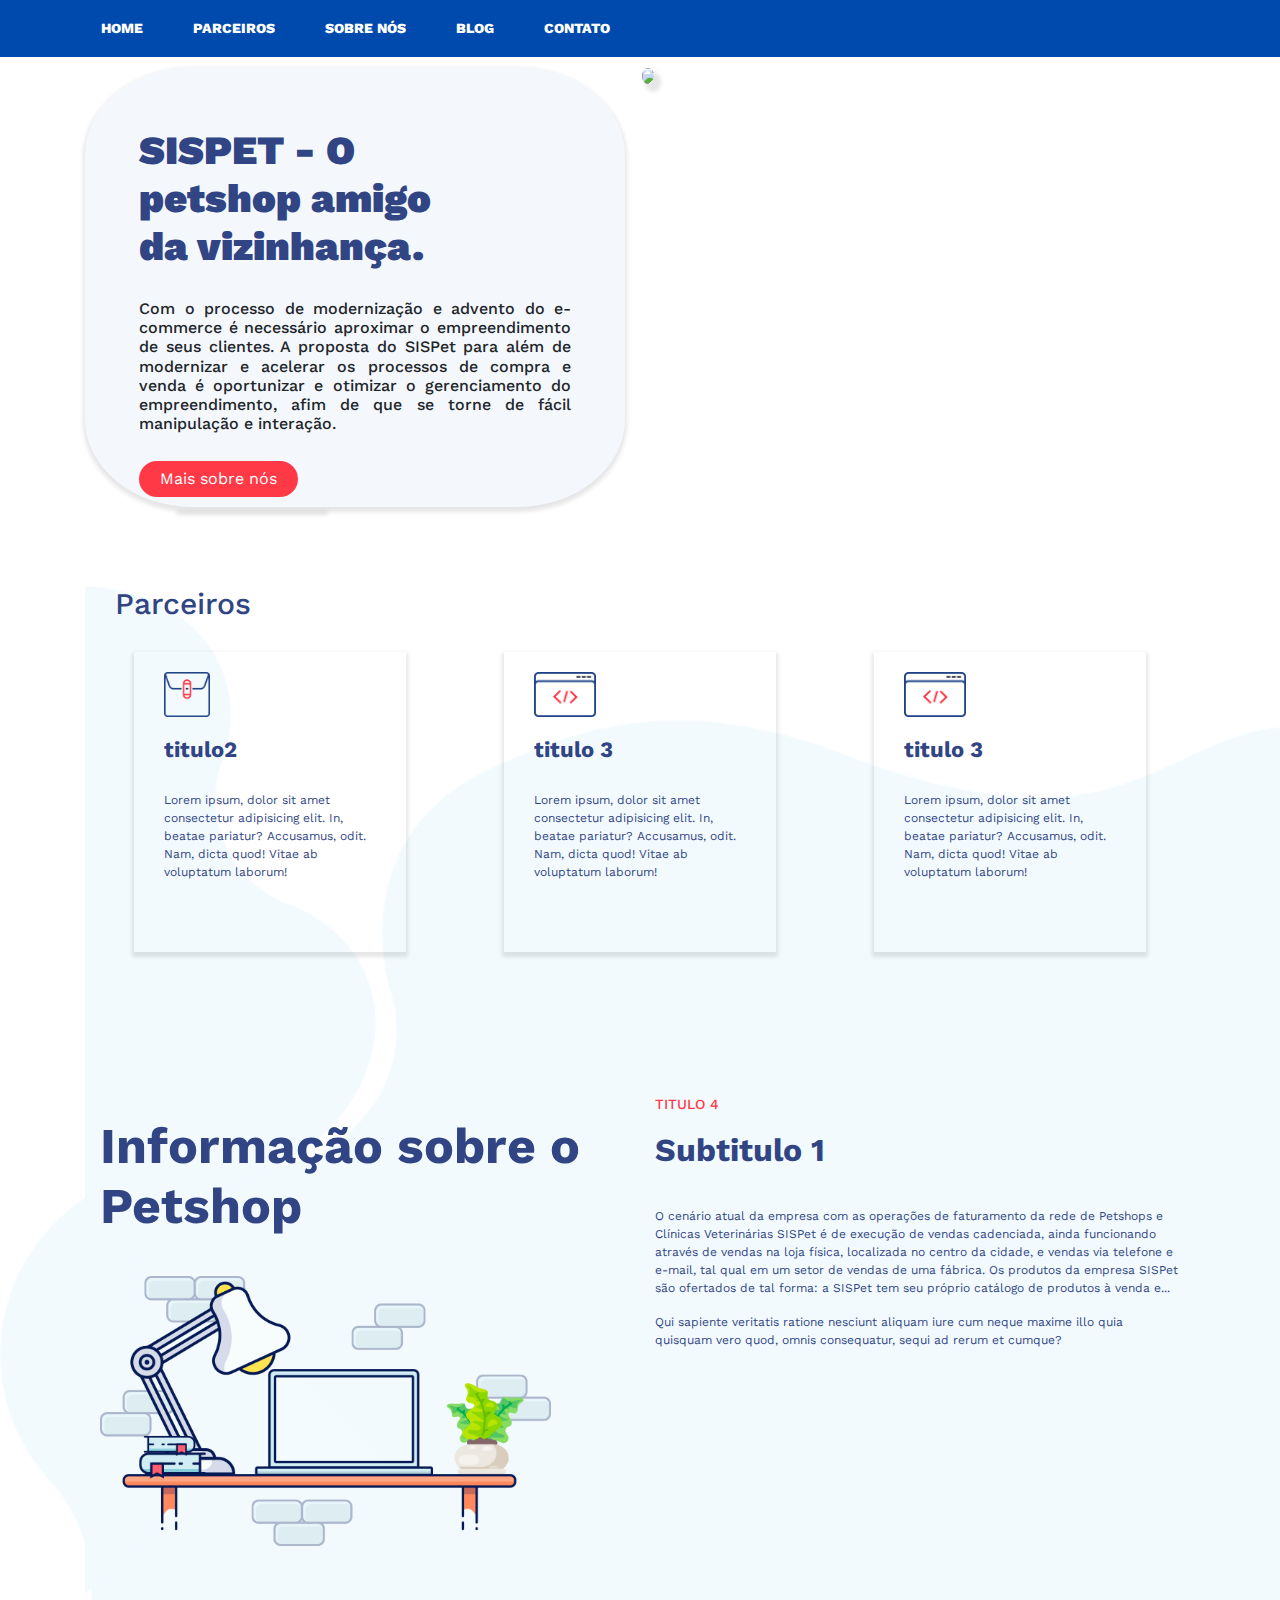
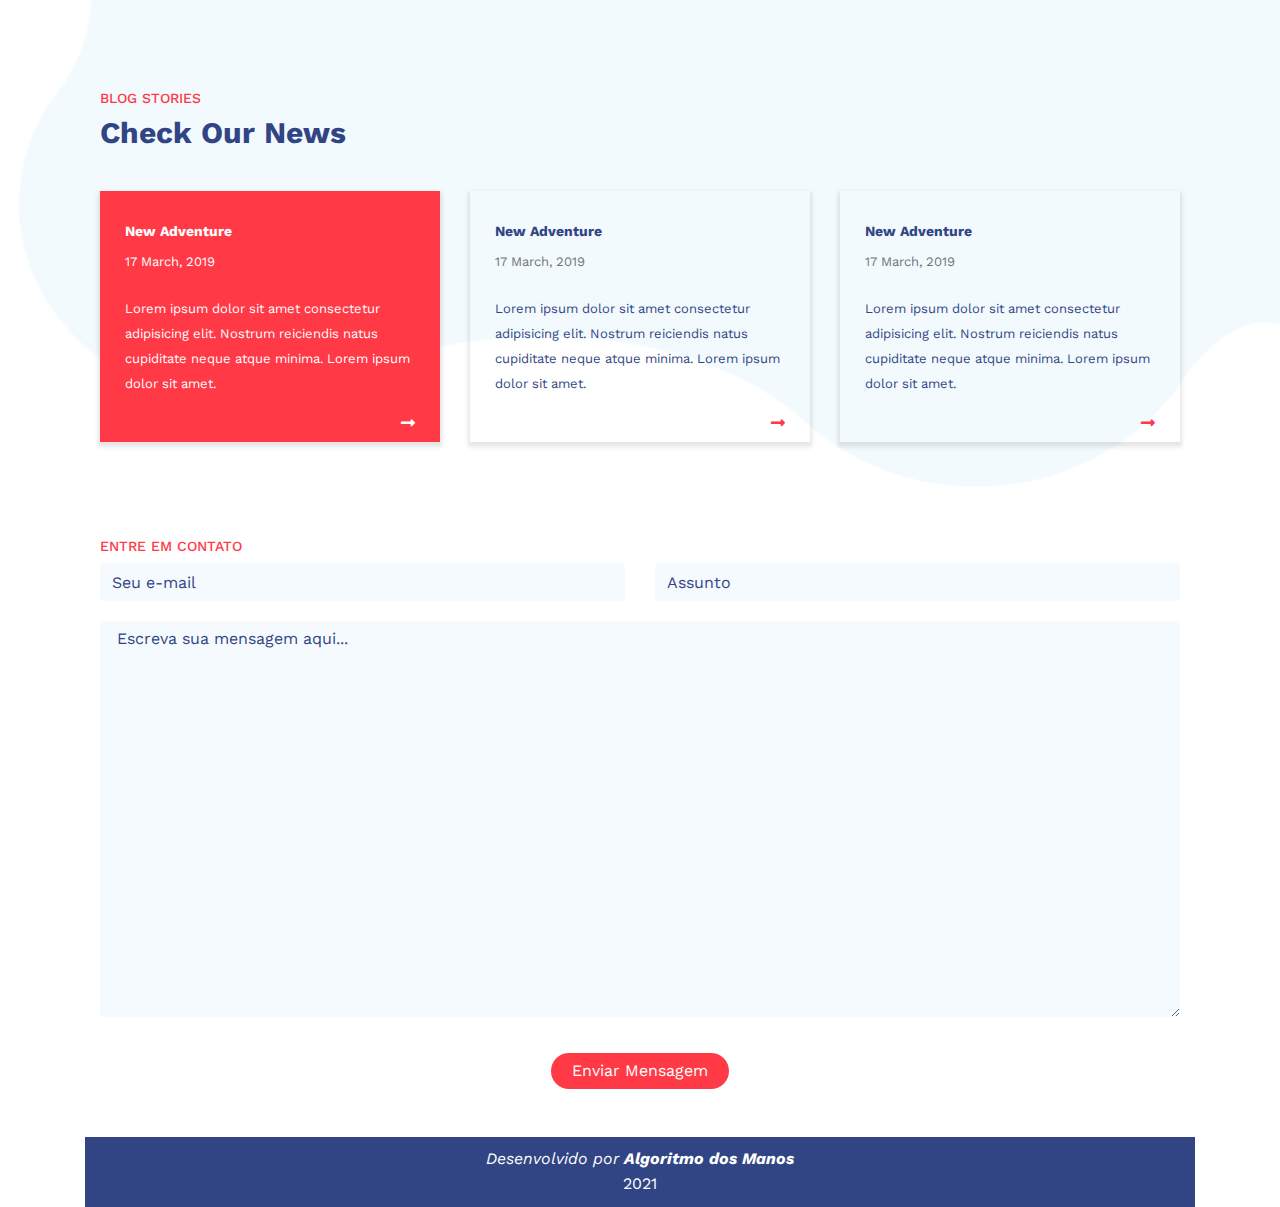
==== index.html @ 975af974 "Atualização" ====
<!DOCTYPE html>
<html lang="pt-BR">
<head>
    <meta charset="UTF-8">
    <meta http-equiv="X-UA-Compatible" content="IE=edge">
    <meta name="viewport" content="width=device-width, initial-scale=1.0">
    <title>SISPET</title>
    <link rel="stylesheet" href="https://cdn.jsdelivr.net/npm/bootstrap@4.6.0/dist/css/bootstrap.min.css">
    <link rel="stylesheet" href="https://fonts.googleapis.com/css?family=Work+Sans">
    <link rel="stylesheet" href="https://cdnjs.cloudflare.com/ajax/libs/font-awesome/5.15.3/css/all.min.css">
    <link rel="stylesheet" href="./style.css">
    <link rel="shortcut icon" href="./images/favicon.ico" />
    
</head>
<body>

    <div id="div-principal">
        <nav  class="navbar navbar-light navbar-expand-lg" id="menu-principal">
        

            <div class="container">
                <button class="navbar-toggler" type="button" data-toggle="collapse" data-target="#navbarPrincipal" aria-controls="navbarPrincipal" aria-expanded="false" aria-label="Toggle navigation">
                    <span class="navbar-toggler-icon"></span>
                </button>
                <div class="collapse navbar-collapse ml-3" id="navbarPrincipal" >
                    <ul class="navbar-nav mr-auto">
                        <li class="nav-item">
                            <a class="nav-link" href="index.html">HOME</a>
                        </li>
                        <li class="nav-item">
                            <a class="nav-link" href="#div-secundaria">PARCEIROS</a>
                        </li>
                        <li class="nav-item">
                            <a class="nav-link" href="#div-4">SOBRE NÓS</a>
                        </li>
                        <li class="nav-item">
                            <a class="nav-link" href="#news">BLOG</a>
                        </li>
                        <li class="nav-item">
                            <a class="nav-link" href="#contato">CONTATO</a>
                        </li>
                    </ul>
        
                    
                </div>
            </div>
        </nav>

        <div class="container">
            <div id="destaque">
                <div class="row">
                    <div class="col-md-6">
                        <div class="bc-pet">
                            <h1>SISPET - O petshop amigo da vizinhança.</h1>
                            <h2>Com o processo de modernização e advento do e-commerce é necessário aproximar o empreendimento de seus clientes. A proposta do SISPet para além de modernizar e acelerar os processos de compra e venda é oportunizar e otimizar o gerenciamento do empreendimento, afim de que se torne de fácil manipulação e interação. </h2>
                            <a href="#div-4">
                                <div class="botoes">
                                    <div class="btn btn-rounded btn-red">
                                        Mais sobre nós
                                    </div>
                                </div>  
                            </a>
                    <div class="col-md-6">
                        <img src="./imagem01.png" alt="">
                    </div>
                </div>
            </div>
            <div id="banner" >
                <img  src="images/favicon.ico">
            </div>
        </div>

    </div>

    <div id="div-secundaria" class="mb-5 pb-5">
        <div class="container">
            <div class="col-md-4">
                <h1>Parceiros</h1>
                
            </div>
            <div class="row mb-5 pb-5" id="div-3">
                
                <div class="col-md-4">
                    <div class="box">
                        <img src="./servico01.png" alt="">
                        <h3>titulo2</h3>
                        <p>Lorem ipsum, dolor sit amet consectetur adipisicing elit. In, beatae pariatur? Accusamus, odit. Nam, dicta quod! Vitae ab voluptatum laborum!</p>
                    </div>
                </div>
                <div class="col-md-4">
                    <div class="box">
                        <img src="./servico02.png" alt="">
                        <h3>titulo 3</h3>
                        <p>Lorem ipsum, dolor sit amet consectetur adipisicing elit. In, beatae pariatur? Accusamus, odit. Nam, dicta quod! Vitae ab voluptatum laborum!</p>
                    </div>
                </div>

                <div class="col-md-4">
                    <div class="box">
                        <img src="./servico02.png" alt="">
                        <h3>titulo 3</h3>
                        <p>Lorem ipsum, dolor sit amet consectetur adipisicing elit. In, beatae pariatur? Accusamus, odit. Nam, dicta quod! Vitae ab voluptatum laborum!</p>
                    </div>
                </div>


            </div>

            <div class="row mt-5 pt-5" id="div-4">
                <div class="col-md-6">
                    <h1>Informação sobre o Petshop</h1>
                    <img src="./imagem02.png" alt="">
                </div>
                <div class="col-md-6">
                    <h3>titulo 4 </h3>
                    <h2>Subtitulo 1 <br/></h2>
                    <p>O cenário atual da empresa com as operações de faturamento da rede de Petshops e Clínicas Veterinárias SISPet é de execução de vendas cadenciada, ainda funcionando através de vendas na loja física, localizada no centro da cidade, e vendas via telefone e e-mail, tal qual em um setor de vendas de uma fábrica. Os produtos da empresa SISPet são ofertados de tal forma: a SISPet tem seu próprio catálogo de produtos à venda e...
                    </p>
                    <p>Qui sapiente veritatis ratione nesciunt aliquam iure cum neque maxime illo quia quisquam vero quod, 
                        omnis consequatur, sequi ad rerum et cumque?
                    </p>
                </div>
            </div>
        </div>
    </div>

    <div id="news" class="mt-5 pt-5">
        <div class="container">
            <h4>Blog Stories</h4>
            <h1>Check Our News</h1>
    
            <div class="row">
                <div class="col-md-4">
                    <div class="noticia bg-red">
                        <div class="title">New Adventure</div>
                        <div class="date">17 March, 2019</div>
                        <p>Lorem ipsum dolor sit amet consectetur adipisicing elit. Nostrum reiciendis natus cupiditate neque atque minima. Lorem ipsum dolor sit amet.</p>
                        <span class="seta"><i class="fas fa-long-arrow-alt-right"></i></span>
                    </div>
                </div>
                <div class="col-md-4">
                    <div class="noticia">
                        <div class="title">New Adventure</div>
                        <div class="date">17 March, 2019</div>
                        <p>Lorem ipsum dolor sit amet consectetur adipisicing elit. Nostrum reiciendis natus cupiditate neque atque minima. Lorem ipsum dolor sit amet.</p>
                        <span class="seta"><i class="fas fa-long-arrow-alt-right"></i></span>
                    </div>
                </div>
                <div class="col-md-4">
                    <div class="noticia">
                        <div class="title">New Adventure</div>
                        <div class="date">17 March, 2019</div>
                        <p>Lorem ipsum dolor sit amet consectetur adipisicing elit. Nostrum reiciendis natus cupiditate neque atque minima. Lorem ipsum dolor sit amet.</p>
                        <span class="seta"><i class="fas fa-long-arrow-alt-right"></i></span>
                    </div>
                </div>
            </div>
        </div>
    </div>

    <div id="contato" class="mt-5 pt-5 mb-5">
        <div class="container">
            <h4>Entre em contato</h4>
            <form action="">
                <div class="row">
                    <div class="col-md-6">
                        <input type="text" class="form-control" placeholder="Seu e-mail">
                    </div>
                    <div class="col-md-6">
                        <input type="text" class="form-control" placeholder="Assunto">
                    </div>
                </div>
                <div class="row">
                    <div class="col-md-12">
                        <textarea name="" id="" rows="16" class="form-control"> Escreva sua mensagem aqui...</textarea>
                    </div>
                </div>
            </form>

            <div class="text-center">
                <button id="fucked" class="btn btn-rounded btn-red mt-3 mx-auto">
                    Enviar Mensagem
                </button>
            </div>
        </div>
    </div>

    <footer>
        
        <p><em>Desenvolvido por <strong>Algoritmo dos Manos</em></strong></p>
        <p>2021</p>
        
    </footer>

    
    <script src="./JQuery.js"> </script>
    <script src="index.js"></script>
</body>
</html>
---- style.css ----
body {
    font-family: 'Work Sans';
    background: url("./images/Bground01.jpg");

}
.div-principal{
  overflow: hidden;
  background-color: #333;
  position: fixed; /* Set the navbar to fixed position */
  top: 0; /* Position the navbar at the top of the page */
  width: 100%; /* Full width */

}


.bc-pet{
    background-color: rgb(244, 248, 253);
    padding-left: 10%;
    padding-right: 10%;
    border-radius: 20%;
    box-shadow: 0px 3px 4px 2px rgb(0 0 0 / 10%);
}
.navbar-brand {
    position: absolute;
}
#menu-principal{
    background-color: rgb(0 74 173);
    margin-bottom: 10px;
}

#menu-principal a {
    color: #ffffff;
    font-weight: 800;
    font-size: 14px;
}

#menu-principal .nav-item a {
    padding: 10px 0px;
}

#menu-principal a:hover {
    color: #ff3946;
}

.btn-grande {
    padding: 6px 25px;
}

.btn-light {
    color: #ff3946;
    background-color: #fff;
    box-shadow: 0px 2px 6px 0.3px rgb(0 0 0 / 10%);
}

.btn-light:hover {
    color: #fff;
    background-color: #ff3946;
}

.nav-item {
    padding-right: 50px;
}

.nav-link-right {
    margin-right: 20px;
}

#destaque h1 {
    color: #314584;
    font-weight: 900;
    width: 300px;
    padding-top: 60px;
}

#destaque h2 {
    font-size: 16px;
    width: auto;
    padding-top: 20px;
    padding-bottom: 20px;
    text-align: justify;
}

.btn.btn-rounded.btn-red {
    background-color: #ff3946;
    border-radius: 40px;
    color: #fff;
    padding: 5px 20px;
}

.btn.btn-rounded.btn-red:hover {
    background-color: #fff;
    color: #ff3946;
    border: 1px solid #ff3946;
}

.btn.btn-muted {
    color: #314584;
}

.btn.btn-muted:hover {
    text-decoration: underline;
}

#destaque img {
    border-radius: 50%;
    width: 80%;
    text-align: center;
    display: block;
    margin-left: auto;
    margin-right: auto;  
    margin-top: 5%;
    margin-bottom: 5%;
    box-shadow: 5px 6px 4px 2px rgb(0 0 0 / 10%);
}

#div-principal {
    background-image: url(./background01.png);
    background-size: contain;
    background-repeat: no-repeat;
    background-position: right;
}

#div-secundaria {
    margin-top: 70px;
}

#div-secundaria h1 {
    color: #314584;
    font-size: 30px;
    margin-bottom: 30px;
}

.box {
    box-shadow: 0px 3px 4px 2px rgb(0 0 0 / 10%);
    width: 80%;
    margin: 0 auto;
    padding: 20px 30px;
    min-height: 300px;
}

.box img {
    height: 45px;
    margin-bottom: 20px;
}

.box h3 {
    color: #314584;
    font-weight: bold;
    font-size: 22px;
    padding-bottom: 20px;
}

.box p {
    font-size: 12px;
    color: #314584;
}

#div-4 img {
    height: 270px;
}

#div-4 h3 {
    font-size: 14px;
    text-transform: uppercase;
    color: #ff3946;
}

#div-4 h2 {
    color: #314584;
    font-weight: bold;
    padding-top: 10px;
    padding-bottom: 30px;
}

#div-4 p {
    font-size: 12px;
    color: #314584;
}

#div-secundaria {
    background-image: url(./background02.png);
    background-size: contain;
    background-repeat: no-repeat;
    background-position: left;
}

#div-4 div h1 {
    color: #314584;
    font-weight: bold;
    font-size: 50px;
    padding-top: 20px;
    margin-bottom: 40px;
}

#galeria img {
    padding-bottom: 20px;
}

#galeria {
    background-image: url(./background03.png);
    background-size: contain;
    background-repeat: no-repeat;
    background-position: left;
}

.btn.btn-muted.btn-red {
    color: #ff3946;
    margin: 0 auto;
}

#news h4 {
    font-size: 14px;
    text-transform: uppercase;
    color: #ff3946;
}

#news h1 {
    color: #314584;
    font-weight: bold;
    font-size: 30px;
    margin-bottom: 40px;
}

#news .noticia {
    width: 100%;
    box-shadow: 0px 3px 4px 2px rgb(0 0 0 / 10%);
    padding: 30px 25px;
}

#news .title {
    color: #314584;
    font-weight: bold;
    padding-bottom: 10px;
    font-size: 14px;
}

#news .date {
    color: #6e757a;
    margin-bottom: 25px;
    font-size: 13px;
}

#news p {
    font-size: 13px;
    line-height: 25px;
    color: #314584;
}

#news .noticia.bg-red {
    background-color: #ff3946 !important;
}

#news .noticia .seta {
    color: #ff3946;
    float: right;
}

#news .noticia.bg-red p, 
#news .noticia.bg-red .date, 
#news .noticia.bg-red .title, 
#news .noticia.bg-red .seta {
    color: #fff !important;
}

#contato h4 {
    font-size: 14px;
    text-transform: uppercase;
    color: #ff3946;
}

#contato h1 {
    color: #314584;
    font-weight: bold;
    padding-bottom: 10px;
    font-size: 30px;
}

#contato input {
    color: #314584;
    margin-bottom: 20px;
    background-color: #f4fafe;
    border: 0px;
}

#contato input::placeholder {
    color: #314584;
}

#contato textarea {
    color: #314584;
    margin-bottom: 20px;
    background-color: #f4fafe;
    border: 0px;
}

footer {
    min-height: 50px;
    background-color: #314584;
    padding: 10px;
    color: #fff;
}

footer h5 {
    text-align: center;
    font-size: 18px;
}

footer h1 {
    color: #ff3946;
    text-transform: uppercase;
    text-align: center;
    font-weight: bold;
    padding-top: 20px;
}
footer p{
    text-align: center;
    margin-bottom: 1px;
}
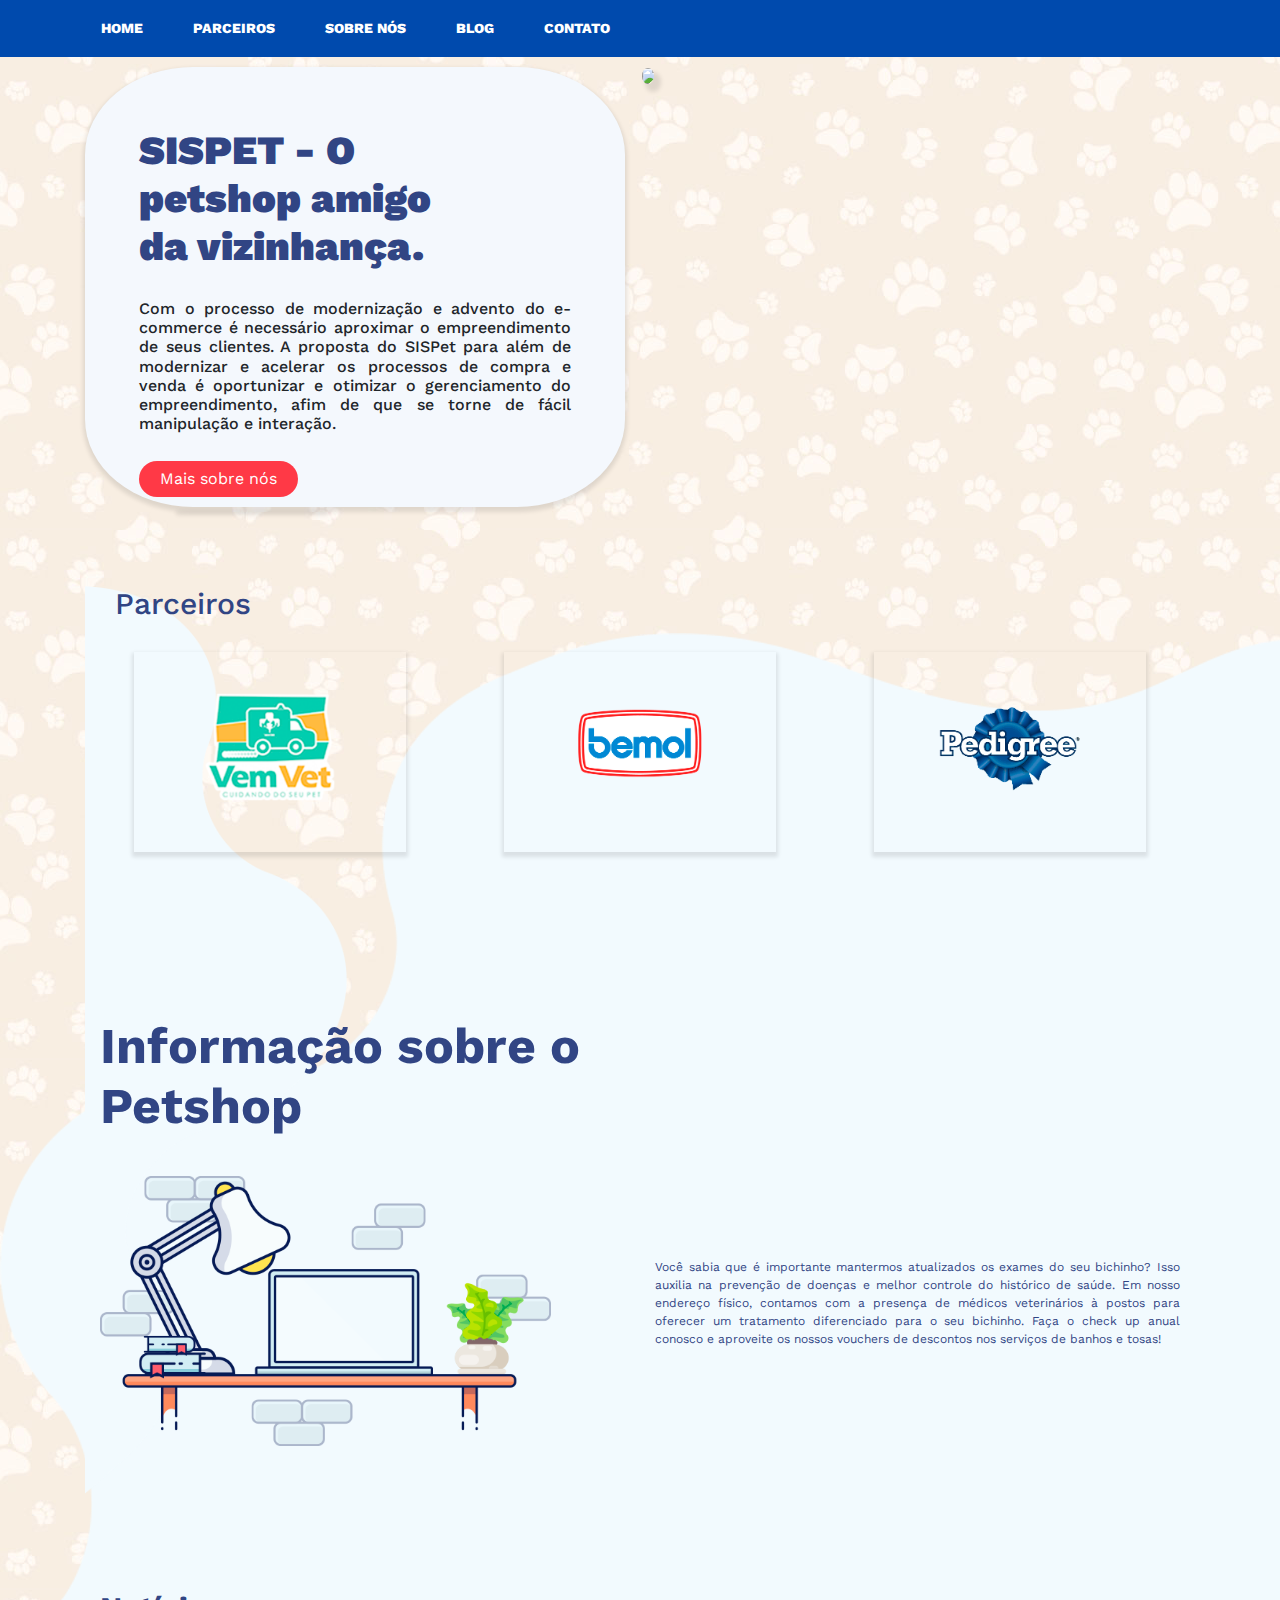
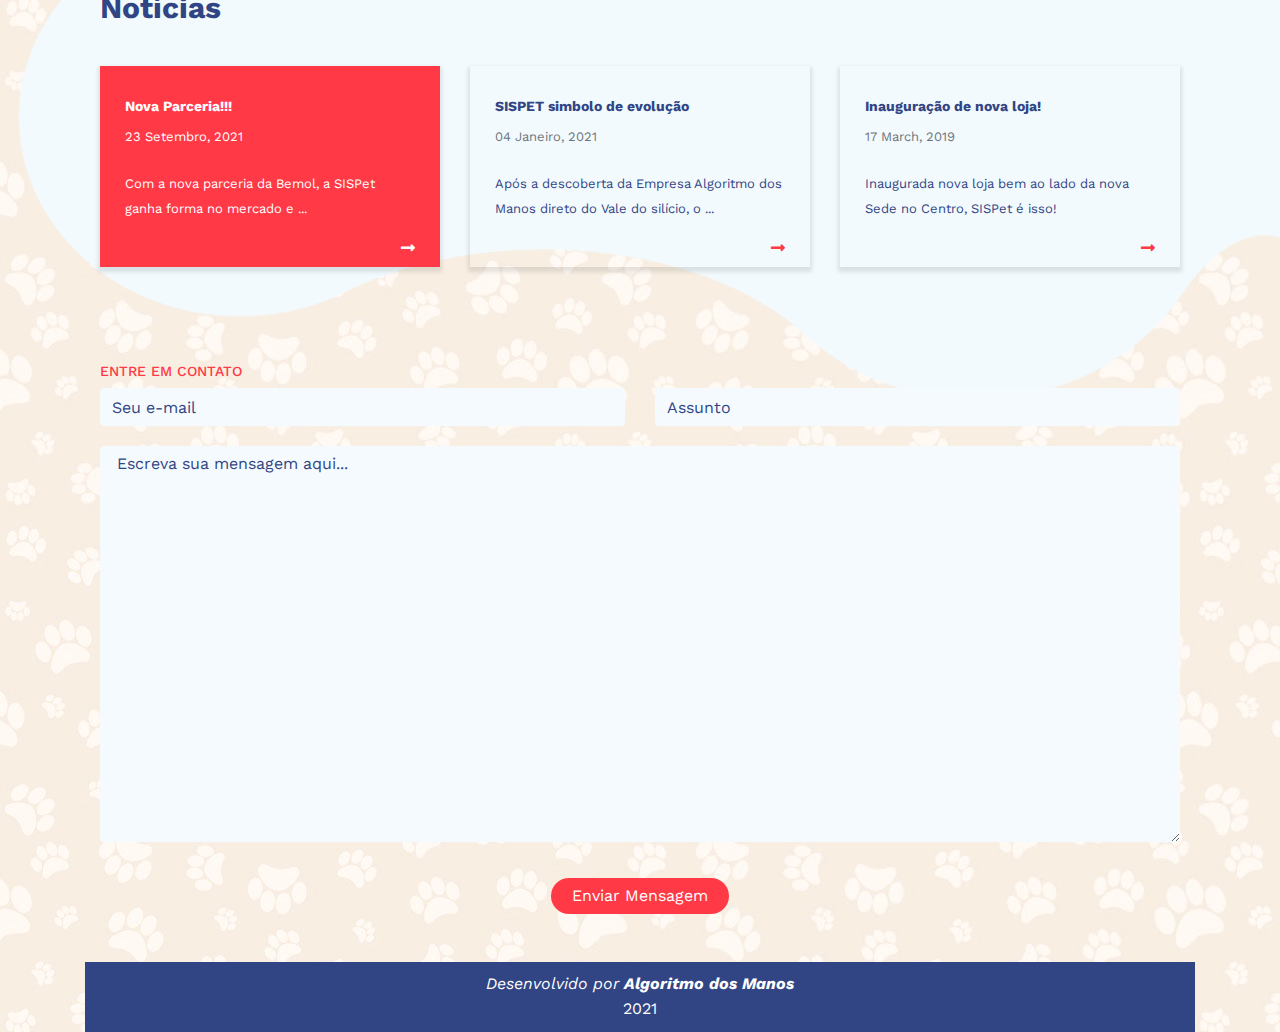
==== commit 4950f5ca: "Finalizado" ====
--- a/index.html
+++ b/index.html
@@ -82,24 +82,20 @@
                 
                 <div class="col-md-4">
                     <div class="box">
-                        <img src="./servico01.png" alt="">
-                        <h3>titulo2</h3>
-                        <p>Lorem ipsum, dolor sit amet consectetur adipisicing elit. In, beatae pariatur? Accusamus, odit. Nam, dicta quod! Vitae ab voluptatum laborum!</p>
+                        <img src="./images/Logo-VemVet.png" alt="">
                     </div>
                 </div>
                 <div class="col-md-4">
                     <div class="box">
-                        <img src="./servico02.png" alt="">
-                        <h3>titulo 3</h3>
-                        <p>Lorem ipsum, dolor sit amet consectetur adipisicing elit. In, beatae pariatur? Accusamus, odit. Nam, dicta quod! Vitae ab voluptatum laborum!</p>
+                        <img src="./images/Logo-Bemol.png" alt="">
+                        
                     </div>
                 </div>
 
                 <div class="col-md-4">
                     <div class="box">
-                        <img src="./servico02.png" alt="">
-                        <h3>titulo 3</h3>
-                        <p>Lorem ipsum, dolor sit amet consectetur adipisicing elit. In, beatae pariatur? Accusamus, odit. Nam, dicta quod! Vitae ab voluptatum laborum!</p>
+                        <img src="./images/Logo-Pedigree.png" alt="">
+                        
                     </div>
                 </div>
 
@@ -112,13 +108,9 @@
                     <img src="./imagem02.png" alt="">
                 </div>
                 <div class="col-md-6">
-                    <h3>titulo 4 </h3>
-                    <h2>Subtitulo 1 <br/></h2>
-                    <p>O cenário atual da empresa com as operações de faturamento da rede de Petshops e Clínicas Veterinárias SISPet é de execução de vendas cadenciada, ainda funcionando através de vendas na loja física, localizada no centro da cidade, e vendas via telefone e e-mail, tal qual em um setor de vendas de uma fábrica. Os produtos da empresa SISPet são ofertados de tal forma: a SISPet tem seu próprio catálogo de produtos à venda e...
-                    </p>
-                    <p>Qui sapiente veritatis ratione nesciunt aliquam iure cum neque maxime illo quia quisquam vero quod, 
-                        omnis consequatur, sequi ad rerum et cumque?
-                    </p>
+                   
+                    <p id="A001">Você sabia que é importante mantermos atualizados os exames do seu bichinho? Isso auxilia na prevenção de doenças e melhor controle do histórico de saúde. Em nosso endereço físico, contamos com a presença de médicos veterinários à postos para oferecer um tratamento diferenciado para o seu bichinho. Faça o check up anual conosco e aproveite os nossos vouchers de descontos nos serviços de banhos e tosas!</p>
+                    
                 </div>
             </div>
         </div>
@@ -126,31 +118,31 @@
 
     <div id="news" class="mt-5 pt-5">
         <div class="container">
-            <h4>Blog Stories</h4>
-            <h1>Check Our News</h1>
+            
+            <h1>Notícias</h1>
     
             <div class="row">
                 <div class="col-md-4">
                     <div class="noticia bg-red">
-                        <div class="title">New Adventure</div>
-                        <div class="date">17 March, 2019</div>
-                        <p>Lorem ipsum dolor sit amet consectetur adipisicing elit. Nostrum reiciendis natus cupiditate neque atque minima. Lorem ipsum dolor sit amet.</p>
+                        <div class="title">Nova Parceria!!!</div>
+                        <div class="date">23 Setembro, 2021</div>
+                        <p>Com a nova parceria da Bemol, a SISPet ganha forma no mercado e ...</p>
                         <span class="seta"><i class="fas fa-long-arrow-alt-right"></i></span>
                     </div>
                 </div>
                 <div class="col-md-4">
                     <div class="noticia">
-                        <div class="title">New Adventure</div>
-                        <div class="date">17 March, 2019</div>
-                        <p>Lorem ipsum dolor sit amet consectetur adipisicing elit. Nostrum reiciendis natus cupiditate neque atque minima. Lorem ipsum dolor sit amet.</p>
+                        <div class="title">SISPET simbolo de evolução</div>
+                        <div class="date">04 Janeiro, 2021</div>
+                        <p>Após a descoberta da Empresa Algoritmo dos Manos direto do Vale do silício, o ...</p>
                         <span class="seta"><i class="fas fa-long-arrow-alt-right"></i></span>
                     </div>
                 </div>
                 <div class="col-md-4">
                     <div class="noticia">
-                        <div class="title">New Adventure</div>
+                        <div class="title">Inauguração de nova loja!</div>
                         <div class="date">17 March, 2019</div>
-                        <p>Lorem ipsum dolor sit amet consectetur adipisicing elit. Nostrum reiciendis natus cupiditate neque atque minima. Lorem ipsum dolor sit amet.</p>
+                        <p>Inaugurada nova loja bem ao lado da nova Sede no Centro, SISPet é isso!</p>
                         <span class="seta"><i class="fas fa-long-arrow-alt-right"></i></span>
                     </div>
                 </div>
--- a/style.css
+++ b/style.css
@@ -6,9 +6,9 @@
 .div-principal{
   overflow: hidden;
   background-color: #333;
-  position: fixed; /* Set the navbar to fixed position */
-  top: 0; /* Position the navbar at the top of the page */
-  width: 100%; /* Full width */
+  position: fixed; 
+  top: 0; 
+  width: 100%; 
 
 }
 
@@ -135,12 +135,19 @@
     width: 80%;
     margin: 0 auto;
     padding: 20px 30px;
-    min-height: 300px;
+    min-height: 200px;
 }
 
 .box img {
-    height: 45px;
-    margin-bottom: 20px;
+    width: 150px;
+    text-align: center;
+    display: block;
+    margin-left: auto;
+    margin-right: auto;  
+    margin-top: auto;
+    margin-bottom: auto;
+
+    
 }
 
 .box h3 {
@@ -172,6 +179,10 @@
     padding-bottom: 30px;
 }
 
+#A001{
+    margin-top: 50%;
+    text-align: justify;
+}
 #div-4 p {
     font-size: 12px;
     color: #314584;
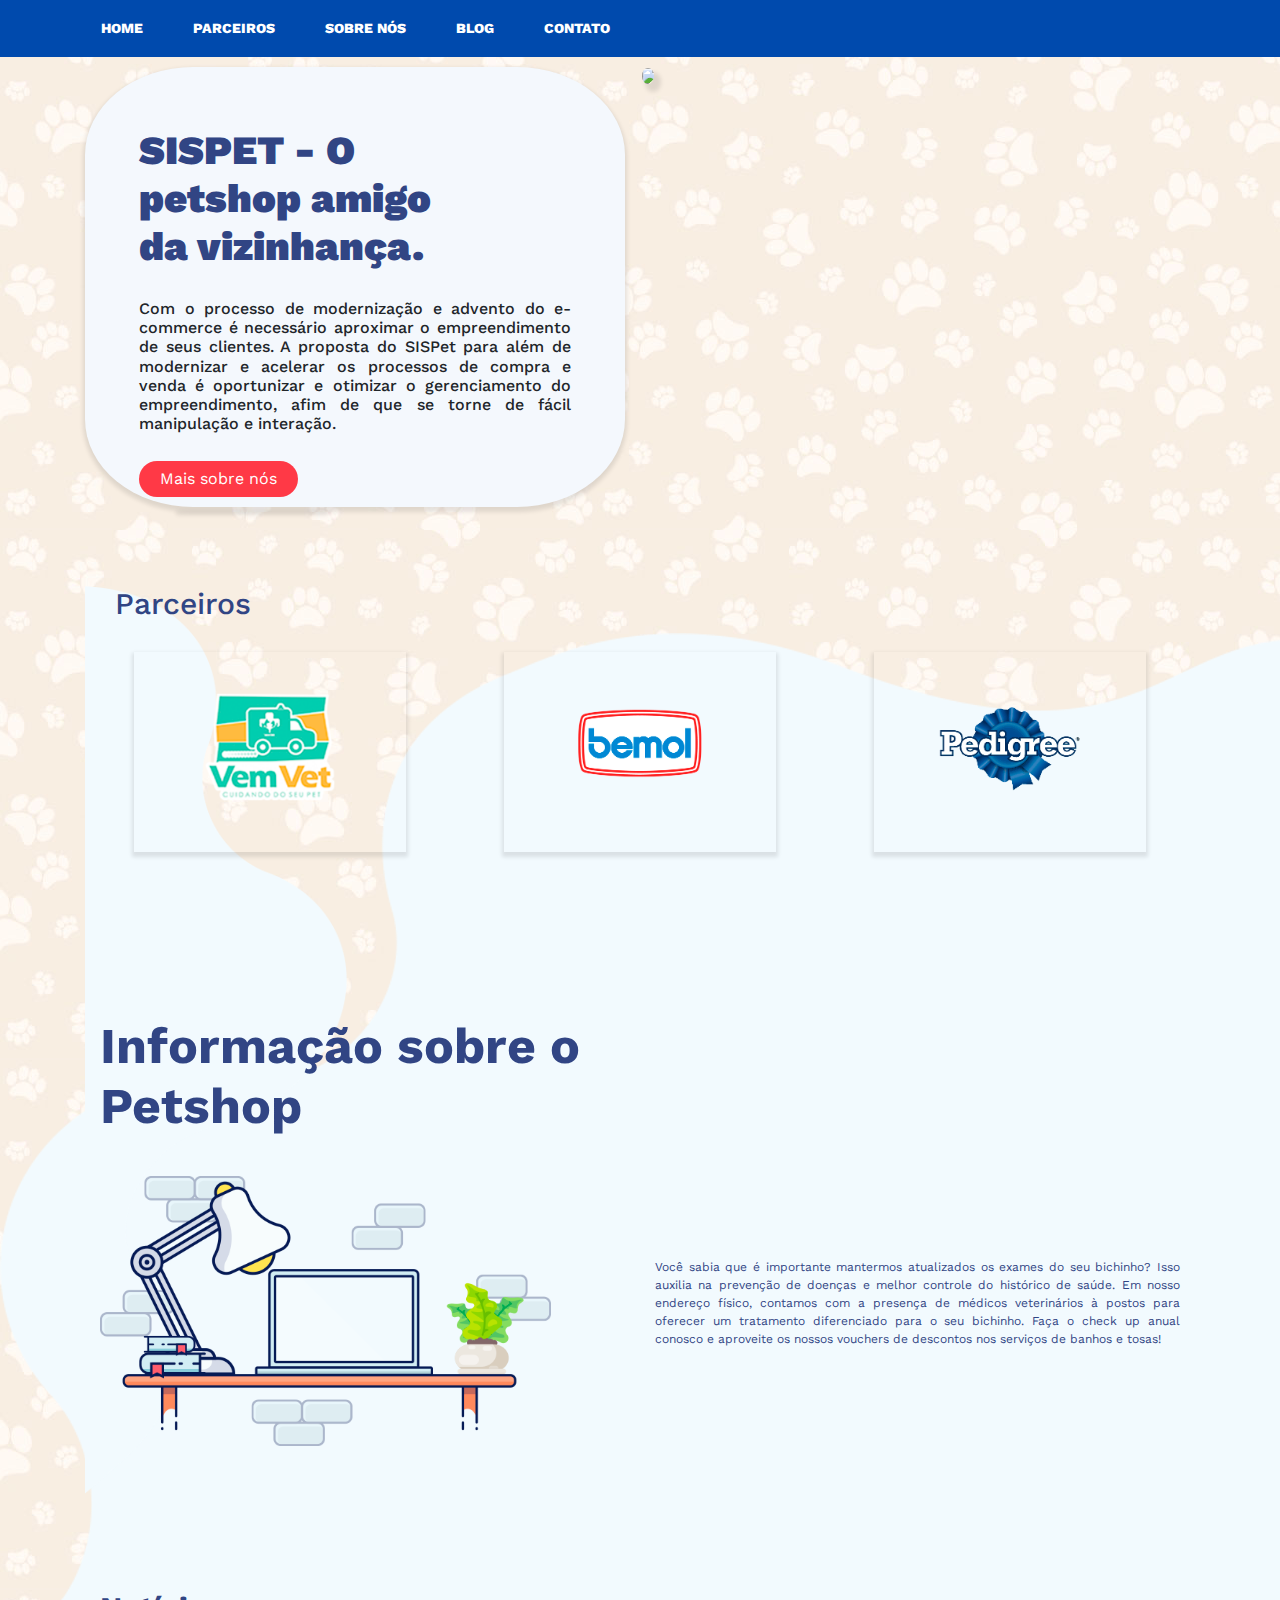
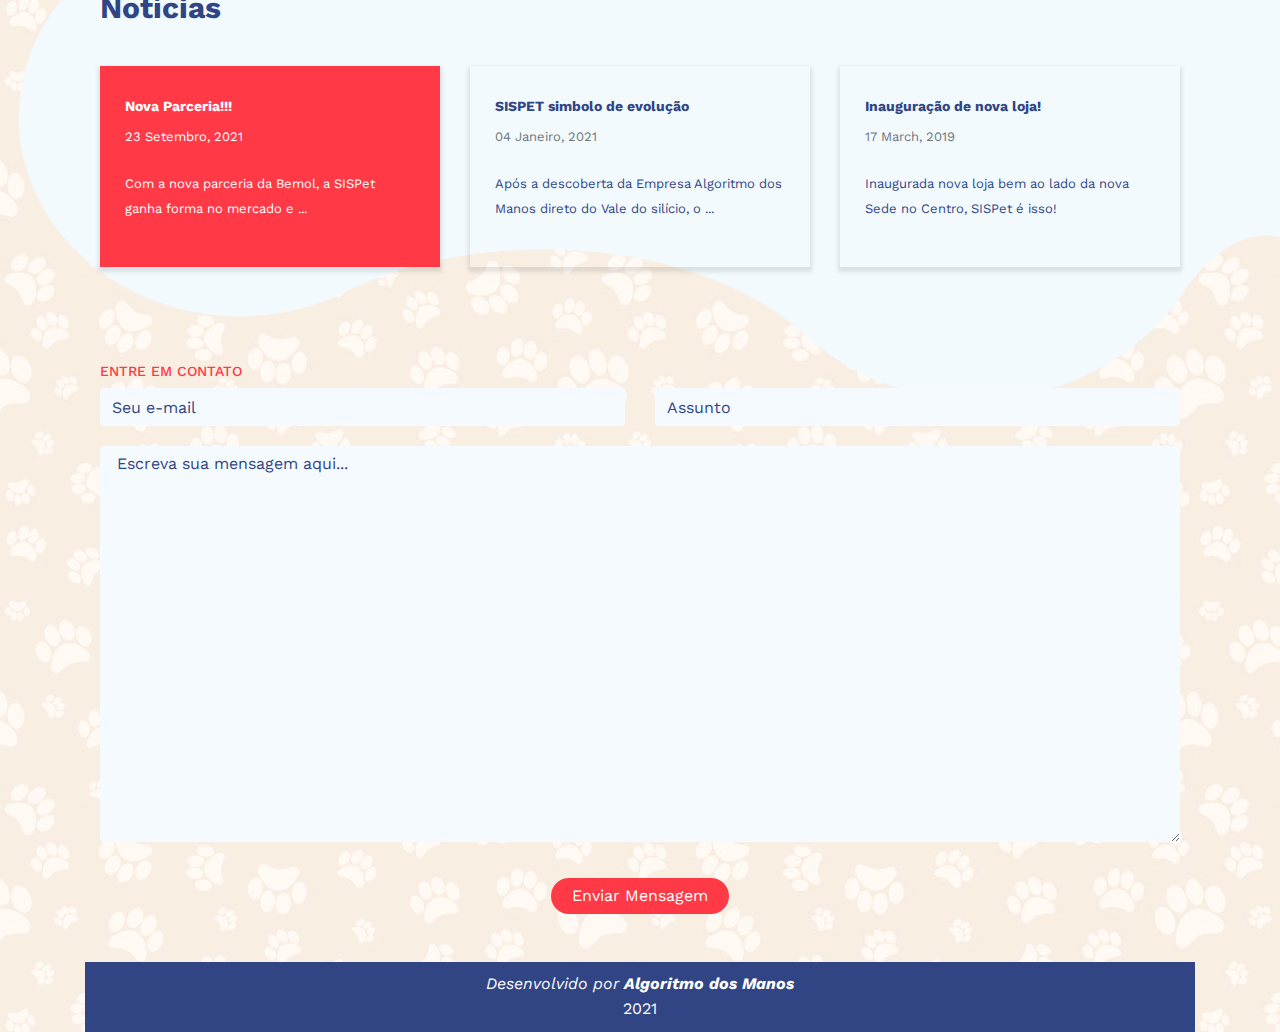
==== commit 6157b54b: "Finalizado v.02" ====
--- a/index.html
+++ b/index.html
@@ -5,10 +5,9 @@
     <meta http-equiv="X-UA-Compatible" content="IE=edge">
     <meta name="viewport" content="width=device-width, initial-scale=1.0">
     <title>SISPET</title>
-    <link rel="stylesheet" href="https://cdn.jsdelivr.net/npm/bootstrap@4.6.0/dist/css/bootstrap.min.css">
+    <link rel="stylesheet" href="./styles/sytleZ01.css">
     <link rel="stylesheet" href="https://fonts.googleapis.com/css?family=Work+Sans">
-    <link rel="stylesheet" href="https://cdnjs.cloudflare.com/ajax/libs/font-awesome/5.15.3/css/all.min.css">
-    <link rel="stylesheet" href="./style.css">
+    <link rel="stylesheet" href="./styles/style.css">
     <link rel="shortcut icon" href="./images/favicon.ico" />
     
 </head>
@@ -105,7 +104,7 @@
             <div class="row mt-5 pt-5" id="div-4">
                 <div class="col-md-6">
                     <h1>Informação sobre o Petshop</h1>
-                    <img src="./imagem02.png" alt="">
+                    <img src="../images/imagem02.png" alt="">
                 </div>
                 <div class="col-md-6">
                    
@@ -183,9 +182,7 @@
         <p>2021</p>
         
     </footer>
-
-    
-    <script src="./JQuery.js"> </script>
-    <script src="index.js"></script>
+   
+    <script src="./javascript/index.js"></script>
 </body>
 </html>--- a/styles/sytleZ01.css
+++ b/styles/sytleZ01.css
@@ -0,0 +1,10643 @@
+:root {
+	--blue: #007bff;
+	--indigo: #6610f2;
+	--purple: #6f42c1;
+	--pink: #e83e8c;
+	--red: #dc3545;
+	--orange: #fd7e14;
+	--yellow: #ffc107;
+	--green: #28a745;
+	--teal: #20c997;
+	--cyan: #17a2b8;
+	--white: #fff;
+	--gray: #6c757d;
+	--gray-dark: #343a40;
+	--primary: #007bff;
+	--secondary: #6c757d;
+	--success: #28a745;
+	--info: #17a2b8;
+	--warning: #ffc107;
+	--danger: #dc3545;
+	--light: #f8f9fa;
+	--dark: #343a40;
+	--breakpoint-xs: 0;
+	--breakpoint-sm: 576px;
+	--breakpoint-md: 768px;
+	--breakpoint-lg: 992px;
+	--breakpoint-xl: 1200px;
+	--font-family-sans-serif: -apple-system, BlinkMacSystemFont, "Segoe UI", Roboto, "Helvetica Neue", Arial, "Noto Sans", "Liberation Sans", sans-serif, "Apple Color Emoji", "Segoe UI Emoji", "Segoe UI Symbol", "Noto Color Emoji";
+	--font-family-monospace: SFMono-Regular, Menlo, Monaco, Consolas, "Liberation Mono", "Courier New", monospace
+}
+
+*,
+::after,
+::before {
+	box-sizing: border-box
+}
+
+html {
+	font-family: sans-serif;
+	line-height: 1.15;
+	-webkit-text-size-adjust: 100%;
+	-webkit-tap-highlight-color: transparent
+}
+
+article,
+aside,
+figcaption,
+figure,
+footer,
+header,
+hgroup,
+main,
+nav,
+section {
+	display: block
+}
+
+body {
+	margin: 0;
+	font-family: -apple-system, BlinkMacSystemFont, "Segoe UI", Roboto, "Helvetica Neue", Arial, "Noto Sans", "Liberation Sans", sans-serif, "Apple Color Emoji", "Segoe UI Emoji", "Segoe UI Symbol", "Noto Color Emoji";
+	font-size: 1rem;
+	font-weight: 400;
+	line-height: 1.5;
+	color: #212529;
+	text-align: left;
+	background-color: #fff
+}
+
+[tabindex="-1"]:focus:not(:focus-visible) {
+	outline: 0!important
+}
+
+hr {
+	box-sizing: content-box;
+	height: 0;
+	overflow: visible
+}
+
+h1,
+h2,
+h3,
+h4,
+h5,
+h6 {
+	margin-top: 0;
+	margin-bottom: .5rem
+}
+
+p {
+	margin-top: 0;
+	margin-bottom: 1rem
+}
+
+abbr[data-original-title],
+abbr[title] {
+	text-decoration: underline;
+	-webkit-text-decoration: underline dotted;
+	text-decoration: underline dotted;
+	cursor: help;
+	border-bottom: 0;
+	-webkit-text-decoration-skip-ink: none;
+	text-decoration-skip-ink: none
+}
+
+address {
+	margin-bottom: 1rem;
+	font-style: normal;
+	line-height: inherit
+}
+
+dl,
+ol,
+ul {
+	margin-top: 0;
+	margin-bottom: 1rem
+}
+
+ol ol,
+ol ul,
+ul ol,
+ul ul {
+	margin-bottom: 0
+}
+
+dt {
+	font-weight: 700
+}
+
+dd {
+	margin-bottom: .5rem;
+	margin-left: 0
+}
+
+blockquote {
+	margin: 0 0 1rem
+}
+
+b,
+strong {
+	font-weight: bolder
+}
+
+small {
+	font-size: 80%
+}
+
+sub,
+sup {
+	position: relative;
+	font-size: 75%;
+	line-height: 0;
+	vertical-align: baseline
+}
+
+sub {
+	bottom: -.25em
+}
+
+sup {
+	top: -.5em
+}
+
+a {
+	color: #007bff;
+	text-decoration: none;
+	background-color: transparent
+}
+
+a:hover {
+	color: #0056b3;
+	text-decoration: underline
+}
+
+a:not([href]):not([class]) {
+	color: inherit;
+	text-decoration: none
+}
+
+a:not([href]):not([class]):hover {
+	color: inherit;
+	text-decoration: none
+}
+
+code,
+kbd,
+pre,
+samp {
+	font-family: SFMono-Regular, Menlo, Monaco, Consolas, "Liberation Mono", "Courier New", monospace;
+	font-size: 1em
+}
+
+pre {
+	margin-top: 0;
+	margin-bottom: 1rem;
+	overflow: auto;
+	-ms-overflow-style: scrollbar
+}
+
+figure {
+	margin: 0 0 1rem
+}
+
+img {
+	vertical-align: middle;
+	border-style: none
+}
+
+svg {
+	overflow: hidden;
+	vertical-align: middle
+}
+
+table {
+	border-collapse: collapse
+}
+
+caption {
+	padding-top: .75rem;
+	padding-bottom: .75rem;
+	color: #6c757d;
+	text-align: left;
+	caption-side: bottom
+}
+
+th {
+	text-align: inherit;
+	text-align: -webkit-match-parent
+}
+
+label {
+	display: inline-block;
+	margin-bottom: .5rem
+}
+
+button {
+	border-radius: 0
+}
+
+button:focus:not(:focus-visible) {
+	outline: 0
+}
+
+button,
+input,
+optgroup,
+select,
+textarea {
+	margin: 0;
+	font-family: inherit;
+	font-size: inherit;
+	line-height: inherit
+}
+
+button,
+input {
+	overflow: visible
+}
+
+button,
+select {
+	text-transform: none
+}
+
+[role=button] {
+	cursor: pointer
+}
+
+select {
+	word-wrap: normal
+}
+
+[type=button],
+[type=reset],
+[type=submit],
+button {
+	-webkit-appearance: button
+}
+
+[type=button]:not(:disabled),
+[type=reset]:not(:disabled),
+[type=submit]:not(:disabled),
+button:not(:disabled) {
+	cursor: pointer
+}
+
+[type=button]::-moz-focus-inner,
+[type=reset]::-moz-focus-inner,
+[type=submit]::-moz-focus-inner,
+button::-moz-focus-inner {
+	padding: 0;
+	border-style: none
+}
+
+input[type=checkbox],
+input[type=radio] {
+	box-sizing: border-box;
+	padding: 0
+}
+
+textarea {
+	overflow: auto;
+	resize: vertical
+}
+
+fieldset {
+	min-width: 0;
+	padding: 0;
+	margin: 0;
+	border: 0
+}
+
+legend {
+	display: block;
+	width: 100%;
+	max-width: 100%;
+	padding: 0;
+	margin-bottom: .5rem;
+	font-size: 1.5rem;
+	line-height: inherit;
+	color: inherit;
+	white-space: normal
+}
+
+progress {
+	vertical-align: baseline
+}
+
+[type=number]::-webkit-inner-spin-button,
+[type=number]::-webkit-outer-spin-button {
+	height: auto
+}
+
+[type=search] {
+	outline-offset: -2px;
+	-webkit-appearance: none
+}
+
+[type=search]::-webkit-search-decoration {
+	-webkit-appearance: none
+}
+
+::-webkit-file-upload-button {
+	font: inherit;
+	-webkit-appearance: button
+}
+
+output {
+	display: inline-block
+}
+
+summary {
+	display: list-item;
+	cursor: pointer
+}
+
+template {
+	display: none
+}
+
+[hidden] {
+	display: none!important
+}
+
+.h1,
+.h2,
+.h3,
+.h4,
+.h5,
+.h6,
+h1,
+h2,
+h3,
+h4,
+h5,
+h6 {
+	margin-bottom: .5rem;
+	font-weight: 500;
+	line-height: 1.2
+}
+
+.h1,
+h1 {
+	font-size: 2.5rem
+}
+
+.h2,
+h2 {
+	font-size: 2rem
+}
+
+.h3,
+h3 {
+	font-size: 1.75rem
+}
+
+.h4,
+h4 {
+	font-size: 1.5rem
+}
+
+.h5,
+h5 {
+	font-size: 1.25rem
+}
+
+.h6,
+h6 {
+	font-size: 1rem
+}
+
+.lead {
+	font-size: 1.25rem;
+	font-weight: 300
+}
+
+.display-1 {
+	font-size: 6rem;
+	font-weight: 300;
+	line-height: 1.2
+}
+
+.display-2 {
+	font-size: 5.5rem;
+	font-weight: 300;
+	line-height: 1.2
+}
+
+.display-3 {
+	font-size: 4.5rem;
+	font-weight: 300;
+	line-height: 1.2
+}
+
+.display-4 {
+	font-size: 3.5rem;
+	font-weight: 300;
+	line-height: 1.2
+}
+
+hr {
+	margin-top: 1rem;
+	margin-bottom: 1rem;
+	border: 0;
+	border-top: 1px solid rgba(0, 0, 0, .1)
+}
+
+.small,
+small {
+	font-size: 80%;
+	font-weight: 400
+}
+
+.mark,
+mark {
+	padding: .2em;
+	background-color: #fcf8e3
+}
+
+.list-unstyled {
+	padding-left: 0;
+	list-style: none
+}
+
+.list-inline {
+	padding-left: 0;
+	list-style: none
+}
+
+.list-inline-item {
+	display: inline-block
+}
+
+.list-inline-item:not(:last-child) {
+	margin-right: .5rem
+}
+
+.initialism {
+	font-size: 90%;
+	text-transform: uppercase
+}
+
+.blockquote {
+	margin-bottom: 1rem;
+	font-size: 1.25rem
+}
+
+.blockquote-footer {
+	display: block;
+	font-size: 80%;
+	color: #6c757d
+}
+
+.blockquote-footer::before {
+	content: "\2014\00A0"
+}
+
+.img-fluid {
+	max-width: 100%;
+	height: auto
+}
+
+.img-thumbnail {
+	padding: .25rem;
+	background-color: #fff;
+	border: 1px solid #dee2e6;
+	border-radius: .25rem;
+	max-width: 100%;
+	height: auto
+}
+
+.figure {
+	display: inline-block
+}
+
+.figure-img {
+	margin-bottom: .5rem;
+	line-height: 1
+}
+
+.figure-caption {
+	font-size: 90%;
+	color: #6c757d
+}
+
+code {
+	font-size: 87.5%;
+	color: #e83e8c;
+	word-wrap: break-word
+}
+
+a>code {
+	color: inherit
+}
+
+kbd {
+	padding: .2rem .4rem;
+	font-size: 87.5%;
+	color: #fff;
+	background-color: #212529;
+	border-radius: .2rem
+}
+
+kbd kbd {
+	padding: 0;
+	font-size: 100%;
+	font-weight: 700
+}
+
+pre {
+	display: block;
+	font-size: 87.5%;
+	color: #212529
+}
+
+pre code {
+	font-size: inherit;
+	color: inherit;
+	word-break: normal
+}
+
+.pre-scrollable {
+	max-height: 340px;
+	overflow-y: scroll
+}
+
+.container,
+.container-fluid,
+.container-lg,
+.container-md,
+.container-sm,
+.container-xl {
+	width: 100%;
+	padding-right: 15px;
+	padding-left: 15px;
+	margin-right: auto;
+	margin-left: auto
+}
+
+@media (min-width:576px) {
+	.container,
+	.container-sm {
+		max-width: 540px
+	}
+}
+
+@media (min-width:768px) {
+	.container,
+	.container-md,
+	.container-sm {
+		max-width: 720px
+	}
+}
+
+@media (min-width:992px) {
+	.container,
+	.container-lg,
+	.container-md,
+	.container-sm {
+		max-width: 960px
+	}
+}
+
+@media (min-width:1200px) {
+	.container,
+	.container-lg,
+	.container-md,
+	.container-sm,
+	.container-xl {
+		max-width: 1140px
+	}
+}
+
+.row {
+	display: -ms-flexbox;
+	display: flex;
+	-ms-flex-wrap: wrap;
+	flex-wrap: wrap;
+	margin-right: -15px;
+	margin-left: -15px
+}
+
+.no-gutters {
+	margin-right: 0;
+	margin-left: 0
+}
+
+.no-gutters>.col,
+.no-gutters>[class*=col-] {
+	padding-right: 0;
+	padding-left: 0
+}
+
+.col,
+.col-1,
+.col-10,
+.col-11,
+.col-12,
+.col-2,
+.col-3,
+.col-4,
+.col-5,
+.col-6,
+.col-7,
+.col-8,
+.col-9,
+.col-auto,
+.col-lg,
+.col-lg-1,
+.col-lg-10,
+.col-lg-11,
+.col-lg-12,
+.col-lg-2,
+.col-lg-3,
+.col-lg-4,
+.col-lg-5,
+.col-lg-6,
+.col-lg-7,
+.col-lg-8,
+.col-lg-9,
+.col-lg-auto,
+.col-md,
+.col-md-1,
+.col-md-10,
+.col-md-11,
+.col-md-12,
+.col-md-2,
+.col-md-3,
+.col-md-4,
+.col-md-5,
+.col-md-6,
+.col-md-7,
+.col-md-8,
+.col-md-9,
+.col-md-auto,
+.col-sm,
+.col-sm-1,
+.col-sm-10,
+.col-sm-11,
+.col-sm-12,
+.col-sm-2,
+.col-sm-3,
+.col-sm-4,
+.col-sm-5,
+.col-sm-6,
+.col-sm-7,
+.col-sm-8,
+.col-sm-9,
+.col-sm-auto,
+.col-xl,
+.col-xl-1,
+.col-xl-10,
+.col-xl-11,
+.col-xl-12,
+.col-xl-2,
+.col-xl-3,
+.col-xl-4,
+.col-xl-5,
+.col-xl-6,
+.col-xl-7,
+.col-xl-8,
+.col-xl-9,
+.col-xl-auto {
+	position: relative;
+	width: 100%;
+	padding-right: 15px;
+	padding-left: 15px
+}
+
+.col {
+	-ms-flex-preferred-size: 0;
+	flex-basis: 0;
+	-ms-flex-positive: 1;
+	flex-grow: 1;
+	max-width: 100%
+}
+
+.row-cols-1>* {
+	-ms-flex: 0 0 100%;
+	flex: 0 0 100%;
+	max-width: 100%
+}
+
+.row-cols-2>* {
+	-ms-flex: 0 0 50%;
+	flex: 0 0 50%;
+	max-width: 50%
+}
+
+.row-cols-3>* {
+	-ms-flex: 0 0 33.333333%;
+	flex: 0 0 33.333333%;
+	max-width: 33.333333%
+}
+
+.row-cols-4>* {
+	-ms-flex: 0 0 25%;
+	flex: 0 0 25%;
+	max-width: 25%
+}
+
+.row-cols-5>* {
+	-ms-flex: 0 0 20%;
+	flex: 0 0 20%;
+	max-width: 20%
+}
+
+.row-cols-6>* {
+	-ms-flex: 0 0 16.666667%;
+	flex: 0 0 16.666667%;
+	max-width: 16.666667%
+}
+
+.col-auto {
+	-ms-flex: 0 0 auto;
+	flex: 0 0 auto;
+	width: auto;
+	max-width: 100%
+}
+
+.col-1 {
+	-ms-flex: 0 0 8.333333%;
+	flex: 0 0 8.333333%;
+	max-width: 8.333333%
+}
+
+.col-2 {
+	-ms-flex: 0 0 16.666667%;
+	flex: 0 0 16.666667%;
+	max-width: 16.666667%
+}
+
+.col-3 {
+	-ms-flex: 0 0 25%;
+	flex: 0 0 25%;
+	max-width: 25%
+}
+
+.col-4 {
+	-ms-flex: 0 0 33.333333%;
+	flex: 0 0 33.333333%;
+	max-width: 33.333333%
+}
+
+.col-5 {
+	-ms-flex: 0 0 41.666667%;
+	flex: 0 0 41.666667%;
+	max-width: 41.666667%
+}
+
+.col-6 {
+	-ms-flex: 0 0 50%;
+	flex: 0 0 50%;
+	max-width: 50%
+}
+
+.col-7 {
+	-ms-flex: 0 0 58.333333%;
+	flex: 0 0 58.333333%;
+	max-width: 58.333333%
+}
+
+.col-8 {
+	-ms-flex: 0 0 66.666667%;
+	flex: 0 0 66.666667%;
+	max-width: 66.666667%
+}
+
+.col-9 {
+	-ms-flex: 0 0 75%;
+	flex: 0 0 75%;
+	max-width: 75%
+}
+
+.col-10 {
+	-ms-flex: 0 0 83.333333%;
+	flex: 0 0 83.333333%;
+	max-width: 83.333333%
+}
+
+.col-11 {
+	-ms-flex: 0 0 91.666667%;
+	flex: 0 0 91.666667%;
+	max-width: 91.666667%
+}
+
+.col-12 {
+	-ms-flex: 0 0 100%;
+	flex: 0 0 100%;
+	max-width: 100%
+}
+
+.order-first {
+	-ms-flex-order: -1;
+	order: -1
+}
+
+.order-last {
+	-ms-flex-order: 13;
+	order: 13
+}
+
+.order-0 {
+	-ms-flex-order: 0;
+	order: 0
+}
+
+.order-1 {
+	-ms-flex-order: 1;
+	order: 1
+}
+
+.order-2 {
+	-ms-flex-order: 2;
+	order: 2
+}
+
+.order-3 {
+	-ms-flex-order: 3;
+	order: 3
+}
+
+.order-4 {
+	-ms-flex-order: 4;
+	order: 4
+}
+
+.order-5 {
+	-ms-flex-order: 5;
+	order: 5
+}
+
+.order-6 {
+	-ms-flex-order: 6;
+	order: 6
+}
+
+.order-7 {
+	-ms-flex-order: 7;
+	order: 7
+}
+
+.order-8 {
+	-ms-flex-order: 8;
+	order: 8
+}
+
+.order-9 {
+	-ms-flex-order: 9;
+	order: 9
+}
+
+.order-10 {
+	-ms-flex-order: 10;
+	order: 10
+}
+
+.order-11 {
+	-ms-flex-order: 11;
+	order: 11
+}
+
+.order-12 {
+	-ms-flex-order: 12;
+	order: 12
+}
+
+.offset-1 {
+	margin-left: 8.333333%
+}
+
+.offset-2 {
+	margin-left: 16.666667%
+}
+
+.offset-3 {
+	margin-left: 25%
+}
+
+.offset-4 {
+	margin-left: 33.333333%
+}
+
+.offset-5 {
+	margin-left: 41.666667%
+}
+
+.offset-6 {
+	margin-left: 50%
+}
+
+.offset-7 {
+	margin-left: 58.333333%
+}
+
+.offset-8 {
+	margin-left: 66.666667%
+}
+
+.offset-9 {
+	margin-left: 75%
+}
+
+.offset-10 {
+	margin-left: 83.333333%
+}
+
+.offset-11 {
+	margin-left: 91.666667%
+}
+
+@media (min-width:576px) {
+	.col-sm {
+		-ms-flex-preferred-size: 0;
+		flex-basis: 0;
+		-ms-flex-positive: 1;
+		flex-grow: 1;
+		max-width: 100%
+	}
+	.row-cols-sm-1>* {
+		-ms-flex: 0 0 100%;
+		flex: 0 0 100%;
+		max-width: 100%
+	}
+	.row-cols-sm-2>* {
+		-ms-flex: 0 0 50%;
+		flex: 0 0 50%;
+		max-width: 50%
+	}
+	.row-cols-sm-3>* {
+		-ms-flex: 0 0 33.333333%;
+		flex: 0 0 33.333333%;
+		max-width: 33.333333%
+	}
+	.row-cols-sm-4>* {
+		-ms-flex: 0 0 25%;
+		flex: 0 0 25%;
+		max-width: 25%
+	}
+	.row-cols-sm-5>* {
+		-ms-flex: 0 0 20%;
+		flex: 0 0 20%;
+		max-width: 20%
+	}
+	.row-cols-sm-6>* {
+		-ms-flex: 0 0 16.666667%;
+		flex: 0 0 16.666667%;
+		max-width: 16.666667%
+	}
+	.col-sm-auto {
+		-ms-flex: 0 0 auto;
+		flex: 0 0 auto;
+		width: auto;
+		max-width: 100%
+	}
+	.col-sm-1 {
+		-ms-flex: 0 0 8.333333%;
+		flex: 0 0 8.333333%;
+		max-width: 8.333333%
+	}
+	.col-sm-2 {
+		-ms-flex: 0 0 16.666667%;
+		flex: 0 0 16.666667%;
+		max-width: 16.666667%
+	}
+	.col-sm-3 {
+		-ms-flex: 0 0 25%;
+		flex: 0 0 25%;
+		max-width: 25%
+	}
+	.col-sm-4 {
+		-ms-flex: 0 0 33.333333%;
+		flex: 0 0 33.333333%;
+		max-width: 33.333333%
+	}
+	.col-sm-5 {
+		-ms-flex: 0 0 41.666667%;
+		flex: 0 0 41.666667%;
+		max-width: 41.666667%
+	}
+	.col-sm-6 {
+		-ms-flex: 0 0 50%;
+		flex: 0 0 50%;
+		max-width: 50%
+	}
+	.col-sm-7 {
+		-ms-flex: 0 0 58.333333%;
+		flex: 0 0 58.333333%;
+		max-width: 58.333333%
+	}
+	.col-sm-8 {
+		-ms-flex: 0 0 66.666667%;
+		flex: 0 0 66.666667%;
+		max-width: 66.666667%
+	}
+	.col-sm-9 {
+		-ms-flex: 0 0 75%;
+		flex: 0 0 75%;
+		max-width: 75%
+	}
+	.col-sm-10 {
+		-ms-flex: 0 0 83.333333%;
+		flex: 0 0 83.333333%;
+		max-width: 83.333333%
+	}
+	.col-sm-11 {
+		-ms-flex: 0 0 91.666667%;
+		flex: 0 0 91.666667%;
+		max-width: 91.666667%
+	}
+	.col-sm-12 {
+		-ms-flex: 0 0 100%;
+		flex: 0 0 100%;
+		max-width: 100%
+	}
+	.order-sm-first {
+		-ms-flex-order: -1;
+		order: -1
+	}
+	.order-sm-last {
+		-ms-flex-order: 13;
+		order: 13
+	}
+	.order-sm-0 {
+		-ms-flex-order: 0;
+		order: 0
+	}
+	.order-sm-1 {
+		-ms-flex-order: 1;
+		order: 1
+	}
+	.order-sm-2 {
+		-ms-flex-order: 2;
+		order: 2
+	}
+	.order-sm-3 {
+		-ms-flex-order: 3;
+		order: 3
+	}
+	.order-sm-4 {
+		-ms-flex-order: 4;
+		order: 4
+	}
+	.order-sm-5 {
+		-ms-flex-order: 5;
+		order: 5
+	}
+	.order-sm-6 {
+		-ms-flex-order: 6;
+		order: 6
+	}
+	.order-sm-7 {
+		-ms-flex-order: 7;
+		order: 7
+	}
+	.order-sm-8 {
+		-ms-flex-order: 8;
+		order: 8
+	}
+	.order-sm-9 {
+		-ms-flex-order: 9;
+		order: 9
+	}
+	.order-sm-10 {
+		-ms-flex-order: 10;
+		order: 10
+	}
+	.order-sm-11 {
+		-ms-flex-order: 11;
+		order: 11
+	}
+	.order-sm-12 {
+		-ms-flex-order: 12;
+		order: 12
+	}
+	.offset-sm-0 {
+		margin-left: 0
+	}
+	.offset-sm-1 {
+		margin-left: 8.333333%
+	}
+	.offset-sm-2 {
+		margin-left: 16.666667%
+	}
+	.offset-sm-3 {
+		margin-left: 25%
+	}
+	.offset-sm-4 {
+		margin-left: 33.333333%
+	}
+	.offset-sm-5 {
+		margin-left: 41.666667%
+	}
+	.offset-sm-6 {
+		margin-left: 50%
+	}
+	.offset-sm-7 {
+		margin-left: 58.333333%
+	}
+	.offset-sm-8 {
+		margin-left: 66.666667%
+	}
+	.offset-sm-9 {
+		margin-left: 75%
+	}
+	.offset-sm-10 {
+		margin-left: 83.333333%
+	}
+	.offset-sm-11 {
+		margin-left: 91.666667%
+	}
+}
+
+@media (min-width:768px) {
+	.col-md {
+		-ms-flex-preferred-size: 0;
+		flex-basis: 0;
+		-ms-flex-positive: 1;
+		flex-grow: 1;
+		max-width: 100%
+	}
+	.row-cols-md-1>* {
+		-ms-flex: 0 0 100%;
+		flex: 0 0 100%;
+		max-width: 100%
+	}
+	.row-cols-md-2>* {
+		-ms-flex: 0 0 50%;
+		flex: 0 0 50%;
+		max-width: 50%
+	}
+	.row-cols-md-3>* {
+		-ms-flex: 0 0 33.333333%;
+		flex: 0 0 33.333333%;
+		max-width: 33.333333%
+	}
+	.row-cols-md-4>* {
+		-ms-flex: 0 0 25%;
+		flex: 0 0 25%;
+		max-width: 25%
+	}
+	.row-cols-md-5>* {
+		-ms-flex: 0 0 20%;
+		flex: 0 0 20%;
+		max-width: 20%
+	}
+	.row-cols-md-6>* {
+		-ms-flex: 0 0 16.666667%;
+		flex: 0 0 16.666667%;
+		max-width: 16.666667%
+	}
+	.col-md-auto {
+		-ms-flex: 0 0 auto;
+		flex: 0 0 auto;
+		width: auto;
+		max-width: 100%
+	}
+	.col-md-1 {
+		-ms-flex: 0 0 8.333333%;
+		flex: 0 0 8.333333%;
+		max-width: 8.333333%
+	}
+	.col-md-2 {
+		-ms-flex: 0 0 16.666667%;
+		flex: 0 0 16.666667%;
+		max-width: 16.666667%
+	}
+	.col-md-3 {
+		-ms-flex: 0 0 25%;
+		flex: 0 0 25%;
+		max-width: 25%
+	}
+	.col-md-4 {
+		-ms-flex: 0 0 33.333333%;
+		flex: 0 0 33.333333%;
+		max-width: 33.333333%
+	}
+	.col-md-5 {
+		-ms-flex: 0 0 41.666667%;
+		flex: 0 0 41.666667%;
+		max-width: 41.666667%
+	}
+	.col-md-6 {
+		-ms-flex: 0 0 50%;
+		flex: 0 0 50%;
+		max-width: 50%
+	}
+	.col-md-7 {
+		-ms-flex: 0 0 58.333333%;
+		flex: 0 0 58.333333%;
+		max-width: 58.333333%
+	}
+	.col-md-8 {
+		-ms-flex: 0 0 66.666667%;
+		flex: 0 0 66.666667%;
+		max-width: 66.666667%
+	}
+	.col-md-9 {
+		-ms-flex: 0 0 75%;
+		flex: 0 0 75%;
+		max-width: 75%
+	}
+	.col-md-10 {
+		-ms-flex: 0 0 83.333333%;
+		flex: 0 0 83.333333%;
+		max-width: 83.333333%
+	}
+	.col-md-11 {
+		-ms-flex: 0 0 91.666667%;
+		flex: 0 0 91.666667%;
+		max-width: 91.666667%
+	}
+	.col-md-12 {
+		-ms-flex: 0 0 100%;
+		flex: 0 0 100%;
+		max-width: 100%
+	}
+	.order-md-first {
+		-ms-flex-order: -1;
+		order: -1
+	}
+	.order-md-last {
+		-ms-flex-order: 13;
+		order: 13
+	}
+	.order-md-0 {
+		-ms-flex-order: 0;
+		order: 0
+	}
+	.order-md-1 {
+		-ms-flex-order: 1;
+		order: 1
+	}
+	.order-md-2 {
+		-ms-flex-order: 2;
+		order: 2
+	}
+	.order-md-3 {
+		-ms-flex-order: 3;
+		order: 3
+	}
+	.order-md-4 {
+		-ms-flex-order: 4;
+		order: 4
+	}
+	.order-md-5 {
+		-ms-flex-order: 5;
+		order: 5
+	}
+	.order-md-6 {
+		-ms-flex-order: 6;
+		order: 6
+	}
+	.order-md-7 {
+		-ms-flex-order: 7;
+		order: 7
+	}
+	.order-md-8 {
+		-ms-flex-order: 8;
+		order: 8
+	}
+	.order-md-9 {
+		-ms-flex-order: 9;
+		order: 9
+	}
+	.order-md-10 {
+		-ms-flex-order: 10;
+		order: 10
+	}
+	.order-md-11 {
+		-ms-flex-order: 11;
+		order: 11
+	}
+	.order-md-12 {
+		-ms-flex-order: 12;
+		order: 12
+	}
+	.offset-md-0 {
+		margin-left: 0
+	}
+	.offset-md-1 {
+		margin-left: 8.333333%
+	}
+	.offset-md-2 {
+		margin-left: 16.666667%
+	}
+	.offset-md-3 {
+		margin-left: 25%
+	}
+	.offset-md-4 {
+		margin-left: 33.333333%
+	}
+	.offset-md-5 {
+		margin-left: 41.666667%
+	}
+	.offset-md-6 {
+		margin-left: 50%
+	}
+	.offset-md-7 {
+		margin-left: 58.333333%
+	}
+	.offset-md-8 {
+		margin-left: 66.666667%
+	}
+	.offset-md-9 {
+		margin-left: 75%
+	}
+	.offset-md-10 {
+		margin-left: 83.333333%
+	}
+	.offset-md-11 {
+		margin-left: 91.666667%
+	}
+}
+
+@media (min-width:992px) {
+	.col-lg {
+		-ms-flex-preferred-size: 0;
+		flex-basis: 0;
+		-ms-flex-positive: 1;
+		flex-grow: 1;
+		max-width: 100%
+	}
+	.row-cols-lg-1>* {
+		-ms-flex: 0 0 100%;
+		flex: 0 0 100%;
+		max-width: 100%
+	}
+	.row-cols-lg-2>* {
+		-ms-flex: 0 0 50%;
+		flex: 0 0 50%;
+		max-width: 50%
+	}
+	.row-cols-lg-3>* {
+		-ms-flex: 0 0 33.333333%;
+		flex: 0 0 33.333333%;
+		max-width: 33.333333%
+	}
+	.row-cols-lg-4>* {
+		-ms-flex: 0 0 25%;
+		flex: 0 0 25%;
+		max-width: 25%
+	}
+	.row-cols-lg-5>* {
+		-ms-flex: 0 0 20%;
+		flex: 0 0 20%;
+		max-width: 20%
+	}
+	.row-cols-lg-6>* {
+		-ms-flex: 0 0 16.666667%;
+		flex: 0 0 16.666667%;
+		max-width: 16.666667%
+	}
+	.col-lg-auto {
+		-ms-flex: 0 0 auto;
+		flex: 0 0 auto;
+		width: auto;
+		max-width: 100%
+	}
+	.col-lg-1 {
+		-ms-flex: 0 0 8.333333%;
+		flex: 0 0 8.333333%;
+		max-width: 8.333333%
+	}
+	.col-lg-2 {
+		-ms-flex: 0 0 16.666667%;
+		flex: 0 0 16.666667%;
+		max-width: 16.666667%
+	}
+	.col-lg-3 {
+		-ms-flex: 0 0 25%;
+		flex: 0 0 25%;
+		max-width: 25%
+	}
+	.col-lg-4 {
+		-ms-flex: 0 0 33.333333%;
+		flex: 0 0 33.333333%;
+		max-width: 33.333333%
+	}
+	.col-lg-5 {
+		-ms-flex: 0 0 41.666667%;
+		flex: 0 0 41.666667%;
+		max-width: 41.666667%
+	}
+	.col-lg-6 {
+		-ms-flex: 0 0 50%;
+		flex: 0 0 50%;
+		max-width: 50%
+	}
+	.col-lg-7 {
+		-ms-flex: 0 0 58.333333%;
+		flex: 0 0 58.333333%;
+		max-width: 58.333333%
+	}
+	.col-lg-8 {
+		-ms-flex: 0 0 66.666667%;
+		flex: 0 0 66.666667%;
+		max-width: 66.666667%
+	}
+	.col-lg-9 {
+		-ms-flex: 0 0 75%;
+		flex: 0 0 75%;
+		max-width: 75%
+	}
+	.col-lg-10 {
+		-ms-flex: 0 0 83.333333%;
+		flex: 0 0 83.333333%;
+		max-width: 83.333333%
+	}
+	.col-lg-11 {
+		-ms-flex: 0 0 91.666667%;
+		flex: 0 0 91.666667%;
+		max-width: 91.666667%
+	}
+	.col-lg-12 {
+		-ms-flex: 0 0 100%;
+		flex: 0 0 100%;
+		max-width: 100%
+	}
+	.order-lg-first {
+		-ms-flex-order: -1;
+		order: -1
+	}
+	.order-lg-last {
+		-ms-flex-order: 13;
+		order: 13
+	}
+	.order-lg-0 {
+		-ms-flex-order: 0;
+		order: 0
+	}
+	.order-lg-1 {
+		-ms-flex-order: 1;
+		order: 1
+	}
+	.order-lg-2 {
+		-ms-flex-order: 2;
+		order: 2
+	}
+	.order-lg-3 {
+		-ms-flex-order: 3;
+		order: 3
+	}
+	.order-lg-4 {
+		-ms-flex-order: 4;
+		order: 4
+	}
+	.order-lg-5 {
+		-ms-flex-order: 5;
+		order: 5
+	}
+	.order-lg-6 {
+		-ms-flex-order: 6;
+		order: 6
+	}
+	.order-lg-7 {
+		-ms-flex-order: 7;
+		order: 7
+	}
+	.order-lg-8 {
+		-ms-flex-order: 8;
+		order: 8
+	}
+	.order-lg-9 {
+		-ms-flex-order: 9;
+		order: 9
+	}
+	.order-lg-10 {
+		-ms-flex-order: 10;
+		order: 10
+	}
+	.order-lg-11 {
+		-ms-flex-order: 11;
+		order: 11
+	}
+	.order-lg-12 {
+		-ms-flex-order: 12;
+		order: 12
+	}
+	.offset-lg-0 {
+		margin-left: 0
+	}
+	.offset-lg-1 {
+		margin-left: 8.333333%
+	}
+	.offset-lg-2 {
+		margin-left: 16.666667%
+	}
+	.offset-lg-3 {
+		margin-left: 25%
+	}
+	.offset-lg-4 {
+		margin-left: 33.333333%
+	}
+	.offset-lg-5 {
+		margin-left: 41.666667%
+	}
+	.offset-lg-6 {
+		margin-left: 50%
+	}
+	.offset-lg-7 {
+		margin-left: 58.333333%
+	}
+	.offset-lg-8 {
+		margin-left: 66.666667%
+	}
+	.offset-lg-9 {
+		margin-left: 75%
+	}
+	.offset-lg-10 {
+		margin-left: 83.333333%
+	}
+	.offset-lg-11 {
+		margin-left: 91.666667%
+	}
+}
+
+@media (min-width:1200px) {
+	.col-xl {
+		-ms-flex-preferred-size: 0;
+		flex-basis: 0;
+		-ms-flex-positive: 1;
+		flex-grow: 1;
+		max-width: 100%
+	}
+	.row-cols-xl-1>* {
+		-ms-flex: 0 0 100%;
+		flex: 0 0 100%;
+		max-width: 100%
+	}
+	.row-cols-xl-2>* {
+		-ms-flex: 0 0 50%;
+		flex: 0 0 50%;
+		max-width: 50%
+	}
+	.row-cols-xl-3>* {
+		-ms-flex: 0 0 33.333333%;
+		flex: 0 0 33.333333%;
+		max-width: 33.333333%
+	}
+	.row-cols-xl-4>* {
+		-ms-flex: 0 0 25%;
+		flex: 0 0 25%;
+		max-width: 25%
+	}
+	.row-cols-xl-5>* {
+		-ms-flex: 0 0 20%;
+		flex: 0 0 20%;
+		max-width: 20%
+	}
+	.row-cols-xl-6>* {
+		-ms-flex: 0 0 16.666667%;
+		flex: 0 0 16.666667%;
+		max-width: 16.666667%
+	}
+	.col-xl-auto {
+		-ms-flex: 0 0 auto;
+		flex: 0 0 auto;
+		width: auto;
+		max-width: 100%
+	}
+	.col-xl-1 {
+		-ms-flex: 0 0 8.333333%;
+		flex: 0 0 8.333333%;
+		max-width: 8.333333%
+	}
+	.col-xl-2 {
+		-ms-flex: 0 0 16.666667%;
+		flex: 0 0 16.666667%;
+		max-width: 16.666667%
+	}
+	.col-xl-3 {
+		-ms-flex: 0 0 25%;
+		flex: 0 0 25%;
+		max-width: 25%
+	}
+	.col-xl-4 {
+		-ms-flex: 0 0 33.333333%;
+		flex: 0 0 33.333333%;
+		max-width: 33.333333%
+	}
+	.col-xl-5 {
+		-ms-flex: 0 0 41.666667%;
+		flex: 0 0 41.666667%;
+		max-width: 41.666667%
+	}
+	.col-xl-6 {
+		-ms-flex: 0 0 50%;
+		flex: 0 0 50%;
+		max-width: 50%
+	}
+	.col-xl-7 {
+		-ms-flex: 0 0 58.333333%;
+		flex: 0 0 58.333333%;
+		max-width: 58.333333%
+	}
+	.col-xl-8 {
+		-ms-flex: 0 0 66.666667%;
+		flex: 0 0 66.666667%;
+		max-width: 66.666667%
+	}
+	.col-xl-9 {
+		-ms-flex: 0 0 75%;
+		flex: 0 0 75%;
+		max-width: 75%
+	}
+	.col-xl-10 {
+		-ms-flex: 0 0 83.333333%;
+		flex: 0 0 83.333333%;
+		max-width: 83.333333%
+	}
+	.col-xl-11 {
+		-ms-flex: 0 0 91.666667%;
+		flex: 0 0 91.666667%;
+		max-width: 91.666667%
+	}
+	.col-xl-12 {
+		-ms-flex: 0 0 100%;
+		flex: 0 0 100%;
+		max-width: 100%
+	}
+	.order-xl-first {
+		-ms-flex-order: -1;
+		order: -1
+	}
+	.order-xl-last {
+		-ms-flex-order: 13;
+		order: 13
+	}
+	.order-xl-0 {
+		-ms-flex-order: 0;
+		order: 0
+	}
+	.order-xl-1 {
+		-ms-flex-order: 1;
+		order: 1
+	}
+	.order-xl-2 {
+		-ms-flex-order: 2;
+		order: 2
+	}
+	.order-xl-3 {
+		-ms-flex-order: 3;
+		order: 3
+	}
+	.order-xl-4 {
+		-ms-flex-order: 4;
+		order: 4
+	}
+	.order-xl-5 {
+		-ms-flex-order: 5;
+		order: 5
+	}
+	.order-xl-6 {
+		-ms-flex-order: 6;
+		order: 6
+	}
+	.order-xl-7 {
+		-ms-flex-order: 7;
+		order: 7
+	}
+	.order-xl-8 {
+		-ms-flex-order: 8;
+		order: 8
+	}
+	.order-xl-9 {
+		-ms-flex-order: 9;
+		order: 9
+	}
+	.order-xl-10 {
+		-ms-flex-order: 10;
+		order: 10
+	}
+	.order-xl-11 {
+		-ms-flex-order: 11;
+		order: 11
+	}
+	.order-xl-12 {
+		-ms-flex-order: 12;
+		order: 12
+	}
+	.offset-xl-0 {
+		margin-left: 0
+	}
+	.offset-xl-1 {
+		margin-left: 8.333333%
+	}
+	.offset-xl-2 {
+		margin-left: 16.666667%
+	}
+	.offset-xl-3 {
+		margin-left: 25%
+	}
+	.offset-xl-4 {
+		margin-left: 33.333333%
+	}
+	.offset-xl-5 {
+		margin-left: 41.666667%
+	}
+	.offset-xl-6 {
+		margin-left: 50%
+	}
+	.offset-xl-7 {
+		margin-left: 58.333333%
+	}
+	.offset-xl-8 {
+		margin-left: 66.666667%
+	}
+	.offset-xl-9 {
+		margin-left: 75%
+	}
+	.offset-xl-10 {
+		margin-left: 83.333333%
+	}
+	.offset-xl-11 {
+		margin-left: 91.666667%
+	}
+}
+
+.table {
+	width: 100%;
+	margin-bottom: 1rem;
+	color: #212529
+}
+
+.table td,
+.table th {
+	padding: .75rem;
+	vertical-align: top;
+	border-top: 1px solid #dee2e6
+}
+
+.table thead th {
+	vertical-align: bottom;
+	border-bottom: 2px solid #dee2e6
+}
+
+.table tbody+tbody {
+	border-top: 2px solid #dee2e6
+}
+
+.table-sm td,
+.table-sm th {
+	padding: .3rem
+}
+
+.table-bordered {
+	border: 1px solid #dee2e6
+}
+
+.table-bordered td,
+.table-bordered th {
+	border: 1px solid #dee2e6
+}
+
+.table-bordered thead td,
+.table-bordered thead th {
+	border-bottom-width: 2px
+}
+
+.table-borderless tbody+tbody,
+.table-borderless td,
+.table-borderless th,
+.table-borderless thead th {
+	border: 0
+}
+
+.table-striped tbody tr:nth-of-type(odd) {
+	background-color: rgba(0, 0, 0, .05)
+}
+
+.table-hover tbody tr:hover {
+	color: #212529;
+	background-color: rgba(0, 0, 0, .075)
+}
+
+.table-primary,
+.table-primary>td,
+.table-primary>th {
+	background-color: #b8daff
+}
+
+.table-primary tbody+tbody,
+.table-primary td,
+.table-primary th,
+.table-primary thead th {
+	border-color: #7abaff
+}
+
+.table-hover .table-primary:hover {
+	background-color: #9fcdff
+}
+
+.table-hover .table-primary:hover>td,
+.table-hover .table-primary:hover>th {
+	background-color: #9fcdff
+}
+
+.table-secondary,
+.table-secondary>td,
+.table-secondary>th {
+	background-color: #d6d8db
+}
+
+.table-secondary tbody+tbody,
+.table-secondary td,
+.table-secondary th,
+.table-secondary thead th {
+	border-color: #b3b7bb
+}
+
+.table-hover .table-secondary:hover {
+	background-color: #c8cbcf
+}
+
+.table-hover .table-secondary:hover>td,
+.table-hover .table-secondary:hover>th {
+	background-color: #c8cbcf
+}
+
+.table-success,
+.table-success>td,
+.table-success>th {
+	background-color: #c3e6cb
+}
+
+.table-success tbody+tbody,
+.table-success td,
+.table-success th,
+.table-success thead th {
+	border-color: #8fd19e
+}
+
+.table-hover .table-success:hover {
+	background-color: #b1dfbb
+}
+
+.table-hover .table-success:hover>td,
+.table-hover .table-success:hover>th {
+	background-color: #b1dfbb
+}
+
+.table-info,
+.table-info>td,
+.table-info>th {
+	background-color: #bee5eb
+}
+
+.table-info tbody+tbody,
+.table-info td,
+.table-info th,
+.table-info thead th {
+	border-color: #86cfda
+}
+
+.table-hover .table-info:hover {
+	background-color: #abdde5
+}
+
+.table-hover .table-info:hover>td,
+.table-hover .table-info:hover>th {
+	background-color: #abdde5
+}
+
+.table-warning,
+.table-warning>td,
+.table-warning>th {
+	background-color: #ffeeba
+}
+
+.table-warning tbody+tbody,
+.table-warning td,
+.table-warning th,
+.table-warning thead th {
+	border-color: #ffdf7e
+}
+
+.table-hover .table-warning:hover {
+	background-color: #ffe8a1
+}
+
+.table-hover .table-warning:hover>td,
+.table-hover .table-warning:hover>th {
+	background-color: #ffe8a1
+}
+
+.table-danger,
+.table-danger>td,
+.table-danger>th {
+	background-color: #f5c6cb
+}
+
+.table-danger tbody+tbody,
+.table-danger td,
+.table-danger th,
+.table-danger thead th {
+	border-color: #ed969e
+}
+
+.table-hover .table-danger:hover {
+	background-color: #f1b0b7
+}
+
+.table-hover .table-danger:hover>td,
+.table-hover .table-danger:hover>th {
+	background-color: #f1b0b7
+}
+
+.table-light,
+.table-light>td,
+.table-light>th {
+	background-color: #fdfdfe
+}
+
+.table-light tbody+tbody,
+.table-light td,
+.table-light th,
+.table-light thead th {
+	border-color: #fbfcfc
+}
+
+.table-hover .table-light:hover {
+	background-color: #ececf6
+}
+
+.table-hover .table-light:hover>td,
+.table-hover .table-light:hover>th {
+	background-color: #ececf6
+}
+
+.table-dark,
+.table-dark>td,
+.table-dark>th {
+	background-color: #c6c8ca
+}
+
+.table-dark tbody+tbody,
+.table-dark td,
+.table-dark th,
+.table-dark thead th {
+	border-color: #95999c
+}
+
+.table-hover .table-dark:hover {
+	background-color: #b9bbbe
+}
+
+.table-hover .table-dark:hover>td,
+.table-hover .table-dark:hover>th {
+	background-color: #b9bbbe
+}
+
+.table-active,
+.table-active>td,
+.table-active>th {
+	background-color: rgba(0, 0, 0, .075)
+}
+
+.table-hover .table-active:hover {
+	background-color: rgba(0, 0, 0, .075)
+}
+
+.table-hover .table-active:hover>td,
+.table-hover .table-active:hover>th {
+	background-color: rgba(0, 0, 0, .075)
+}
+
+.table .thead-dark th {
+	color: #fff;
+	background-color: #343a40;
+	border-color: #454d55
+}
+
+.table .thead-light th {
+	color: #495057;
+	background-color: #e9ecef;
+	border-color: #dee2e6
+}
+
+.table-dark {
+	color: #fff;
+	background-color: #343a40
+}
+
+.table-dark td,
+.table-dark th,
+.table-dark thead th {
+	border-color: #454d55
+}
+
+.table-dark.table-bordered {
+	border: 0
+}
+
+.table-dark.table-striped tbody tr:nth-of-type(odd) {
+	background-color: rgba(255, 255, 255, .05)
+}
+
+.table-dark.table-hover tbody tr:hover {
+	color: #fff;
+	background-color: rgba(255, 255, 255, .075)
+}
+
+@media (max-width:575.98px) {
+	.table-responsive-sm {
+		display: block;
+		width: 100%;
+		overflow-x: auto;
+		-webkit-overflow-scrolling: touch
+	}
+	.table-responsive-sm>.table-bordered {
+		border: 0
+	}
+}
+
+@media (max-width:767.98px) {
+	.table-responsive-md {
+		display: block;
+		width: 100%;
+		overflow-x: auto;
+		-webkit-overflow-scrolling: touch
+	}
+	.table-responsive-md>.table-bordered {
+		border: 0
+	}
+}
+
+@media (max-width:991.98px) {
+	.table-responsive-lg {
+		display: block;
+		width: 100%;
+		overflow-x: auto;
+		-webkit-overflow-scrolling: touch
+	}
+	.table-responsive-lg>.table-bordered {
+		border: 0
+	}
+}
+
+@media (max-width:1199.98px) {
+	.table-responsive-xl {
+		display: block;
+		width: 100%;
+		overflow-x: auto;
+		-webkit-overflow-scrolling: touch
+	}
+	.table-responsive-xl>.table-bordered {
+		border: 0
+	}
+}
+
+.table-responsive {
+	display: block;
+	width: 100%;
+	overflow-x: auto;
+	-webkit-overflow-scrolling: touch
+}
+
+.table-responsive>.table-bordered {
+	border: 0
+}
+
+.form-control {
+	display: block;
+	width: 100%;
+	height: calc(1.5em + .75rem + 2px);
+	padding: .375rem .75rem;
+	font-size: 1rem;
+	font-weight: 400;
+	line-height: 1.5;
+	color: #495057;
+	background-color: #fff;
+	background-clip: padding-box;
+	border: 1px solid #ced4da;
+	border-radius: .25rem;
+	transition: border-color .15s ease-in-out, box-shadow .15s ease-in-out
+}
+
+@media (prefers-reduced-motion:reduce) {
+	.form-control {
+		transition: none
+	}
+}
+
+.form-control::-ms-expand {
+	background-color: transparent;
+	border: 0
+}
+
+.form-control:-moz-focusring {
+	color: transparent;
+	text-shadow: 0 0 0 #495057
+}
+
+.form-control:focus {
+	color: #495057;
+	background-color: #fff;
+	border-color: #80bdff;
+	outline: 0;
+	box-shadow: 0 0 0 .2rem rgba(0, 123, 255, .25)
+}
+
+.form-control::-webkit-input-placeholder {
+	color: #6c757d;
+	opacity: 1
+}
+
+.form-control::-moz-placeholder {
+	color: #6c757d;
+	opacity: 1
+}
+
+.form-control:-ms-input-placeholder {
+	color: #6c757d;
+	opacity: 1
+}
+
+.form-control::-ms-input-placeholder {
+	color: #6c757d;
+	opacity: 1
+}
+
+.form-control::placeholder {
+	color: #6c757d;
+	opacity: 1
+}
+
+.form-control:disabled,
+.form-control[readonly] {
+	background-color: #e9ecef;
+	opacity: 1
+}
+
+input[type=date].form-control,
+input[type=datetime-local].form-control,
+input[type=month].form-control,
+input[type=time].form-control {
+	-webkit-appearance: none;
+	-moz-appearance: none;
+	appearance: none
+}
+
+select.form-control:focus::-ms-value {
+	color: #495057;
+	background-color: #fff
+}
+
+.form-control-file,
+.form-control-range {
+	display: block;
+	width: 100%
+}
+
+.col-form-label {
+	padding-top: calc(.375rem + 1px);
+	padding-bottom: calc(.375rem + 1px);
+	margin-bottom: 0;
+	font-size: inherit;
+	line-height: 1.5
+}
+
+.col-form-label-lg {
+	padding-top: calc(.5rem + 1px);
+	padding-bottom: calc(.5rem + 1px);
+	font-size: 1.25rem;
+	line-height: 1.5
+}
+
+.col-form-label-sm {
+	padding-top: calc(.25rem + 1px);
+	padding-bottom: calc(.25rem + 1px);
+	font-size: .875rem;
+	line-height: 1.5
+}
+
+.form-control-plaintext {
+	display: block;
+	width: 100%;
+	padding: .375rem 0;
+	margin-bottom: 0;
+	font-size: 1rem;
+	line-height: 1.5;
+	color: #212529;
+	background-color: transparent;
+	border: solid transparent;
+	border-width: 1px 0
+}
+
+.form-control-plaintext.form-control-lg,
+.form-control-plaintext.form-control-sm {
+	padding-right: 0;
+	padding-left: 0
+}
+
+.form-control-sm {
+	height: calc(1.5em + .5rem + 2px);
+	padding: .25rem .5rem;
+	font-size: .875rem;
+	line-height: 1.5;
+	border-radius: .2rem
+}
+
+.form-control-lg {
+	height: calc(1.5em + 1rem + 2px);
+	padding: .5rem 1rem;
+	font-size: 1.25rem;
+	line-height: 1.5;
+	border-radius: .3rem
+}
+
+select.form-control[multiple],
+select.form-control[size] {
+	height: auto
+}
+
+textarea.form-control {
+	height: auto
+}
+
+.form-group {
+	margin-bottom: 1rem
+}
+
+.form-text {
+	display: block;
+	margin-top: .25rem
+}
+
+.form-row {
+	display: -ms-flexbox;
+	display: flex;
+	-ms-flex-wrap: wrap;
+	flex-wrap: wrap;
+	margin-right: -5px;
+	margin-left: -5px
+}
+
+.form-row>.col,
+.form-row>[class*=col-] {
+	padding-right: 5px;
+	padding-left: 5px
+}
+
+.form-check {
+	position: relative;
+	display: block;
+	padding-left: 1.25rem
+}
+
+.form-check-input {
+	position: absolute;
+	margin-top: .3rem;
+	margin-left: -1.25rem
+}
+
+.form-check-input:disabled~.form-check-label,
+.form-check-input[disabled]~.form-check-label {
+	color: #6c757d
+}
+
+.form-check-label {
+	margin-bottom: 0
+}
+
+.form-check-inline {
+	display: -ms-inline-flexbox;
+	display: inline-flex;
+	-ms-flex-align: center;
+	align-items: center;
+	padding-left: 0;
+	margin-right: .75rem
+}
+
+.form-check-inline .form-check-input {
+	position: static;
+	margin-top: 0;
+	margin-right: .3125rem;
+	margin-left: 0
+}
+
+.valid-feedback {
+	display: none;
+	width: 100%;
+	margin-top: .25rem;
+	font-size: 80%;
+	color: #28a745
+}
+
+.valid-tooltip {
+	position: absolute;
+	top: 100%;
+	left: 0;
+	z-index: 5;
+	display: none;
+	max-width: 100%;
+	padding: .25rem .5rem;
+	margin-top: .1rem;
+	font-size: .875rem;
+	line-height: 1.5;
+	color: #fff;
+	background-color: rgba(40, 167, 69, .9);
+	border-radius: .25rem
+}
+
+.form-row>.col>.valid-tooltip,
+.form-row>[class*=col-]>.valid-tooltip {
+	left: 5px
+}
+
+.is-valid~.valid-feedback,
+.is-valid~.valid-tooltip,
+.was-validated :valid~.valid-feedback,
+.was-validated :valid~.valid-tooltip {
+	display: block
+}
+
+.form-control.is-valid,
+.was-validated .form-control:valid {
+	border-color: #28a745;
+	padding-right: calc(1.5em + .75rem);
+	background-image: url("data:image/svg+xml,%3csvg xmlns='http://www.w3.org/2000/svg' width='8' height='8' viewBox='0 0 8 8'%3e%3cpath fill='%2328a745' d='M2.3 6.73L.6 4.53c-.4-1.04.46-1.4 1.1-.8l1.1 1.4 3.4-3.8c.6-.63 1.6-.27 1.2.7l-4 4.6c-.43.5-.8.4-1.1.1z'/%3e%3c/svg%3e");
+	background-repeat: no-repeat;
+	background-position: right calc(.375em + .1875rem) center;
+	background-size: calc(.75em + .375rem) calc(.75em + .375rem)
+}
+
+.form-control.is-valid:focus,
+.was-validated .form-control:valid:focus {
+	border-color: #28a745;
+	box-shadow: 0 0 0 .2rem rgba(40, 167, 69, .25)
+}
+
+.was-validated textarea.form-control:valid,
+textarea.form-control.is-valid {
+	padding-right: calc(1.5em + .75rem);
+	background-position: top calc(.375em + .1875rem) right calc(.375em + .1875rem)
+}
+
+.custom-select.is-valid,
+.was-validated .custom-select:valid {
+	border-color: #28a745;
+	padding-right: calc(.75em + 2.3125rem);
+	background: url("data:image/svg+xml,%3csvg xmlns='http://www.w3.org/2000/svg' width='4' height='5' viewBox='0 0 4 5'%3e%3cpath fill='%23343a40' d='M2 0L0 2h4zm0 5L0 3h4z'/%3e%3c/svg%3e") right .75rem center/8px 10px no-repeat, #fff url("data:image/svg+xml,%3csvg xmlns='http://www.w3.org/2000/svg' width='8' height='8' viewBox='0 0 8 8'%3e%3cpath fill='%2328a745' d='M2.3 6.73L.6 4.53c-.4-1.04.46-1.4 1.1-.8l1.1 1.4 3.4-3.8c.6-.63 1.6-.27 1.2.7l-4 4.6c-.43.5-.8.4-1.1.1z'/%3e%3c/svg%3e") center right 1.75rem/calc(.75em + .375rem) calc(.75em + .375rem) no-repeat
+}
+
+.custom-select.is-valid:focus,
+.was-validated .custom-select:valid:focus {
+	border-color: #28a745;
+	box-shadow: 0 0 0 .2rem rgba(40, 167, 69, .25)
+}
+
+.form-check-input.is-valid~.form-check-label,
+.was-validated .form-check-input:valid~.form-check-label {
+	color: #28a745
+}
+
+.form-check-input.is-valid~.valid-feedback,
+.form-check-input.is-valid~.valid-tooltip,
+.was-validated .form-check-input:valid~.valid-feedback,
+.was-validated .form-check-input:valid~.valid-tooltip {
+	display: block
+}
+
+.custom-control-input.is-valid~.custom-control-label,
+.was-validated .custom-control-input:valid~.custom-control-label {
+	color: #28a745
+}
+
+.custom-control-input.is-valid~.custom-control-label::before,
+.was-validated .custom-control-input:valid~.custom-control-label::before {
+	border-color: #28a745
+}
+
+.custom-control-input.is-valid:checked~.custom-control-label::before,
+.was-validated .custom-control-input:valid:checked~.custom-control-label::before {
+	border-color: #34ce57;
+	background-color: #34ce57
+}
+
+.custom-control-input.is-valid:focus~.custom-control-label::before,
+.was-validated .custom-control-input:valid:focus~.custom-control-label::before {
+	box-shadow: 0 0 0 .2rem rgba(40, 167, 69, .25)
+}
+
+.custom-control-input.is-valid:focus:not(:checked)~.custom-control-label::before,
+.was-validated .custom-control-input:valid:focus:not(:checked)~.custom-control-label::before {
+	border-color: #28a745
+}
+
+.custom-file-input.is-valid~.custom-file-label,
+.was-validated .custom-file-input:valid~.custom-file-label {
+	border-color: #28a745
+}
+
+.custom-file-input.is-valid:focus~.custom-file-label,
+.was-validated .custom-file-input:valid:focus~.custom-file-label {
+	border-color: #28a745;
+	box-shadow: 0 0 0 .2rem rgba(40, 167, 69, .25)
+}
+
+.invalid-feedback {
+	display: none;
+	width: 100%;
+	margin-top: .25rem;
+	font-size: 80%;
+	color: #dc3545
+}
+
+.invalid-tooltip {
+	position: absolute;
+	top: 100%;
+	left: 0;
+	z-index: 5;
+	display: none;
+	max-width: 100%;
+	padding: .25rem .5rem;
+	margin-top: .1rem;
+	font-size: .875rem;
+	line-height: 1.5;
+	color: #fff;
+	background-color: rgba(220, 53, 69, .9);
+	border-radius: .25rem
+}
+
+.form-row>.col>.invalid-tooltip,
+.form-row>[class*=col-]>.invalid-tooltip {
+	left: 5px
+}
+
+.is-invalid~.invalid-feedback,
+.is-invalid~.invalid-tooltip,
+.was-validated :invalid~.invalid-feedback,
+.was-validated :invalid~.invalid-tooltip {
+	display: block
+}
+
+.form-control.is-invalid,
+.was-validated .form-control:invalid {
+	border-color: #dc3545;
+	padding-right: calc(1.5em + .75rem);
+	background-image: url("data:image/svg+xml,%3csvg xmlns='http://www.w3.org/2000/svg' width='12' height='12' fill='none' stroke='%23dc3545' viewBox='0 0 12 12'%3e%3ccircle cx='6' cy='6' r='4.5'/%3e%3cpath stroke-linejoin='round' d='M5.8 3.6h.4L6 6.5z'/%3e%3ccircle cx='6' cy='8.2' r='.6' fill='%23dc3545' stroke='none'/%3e%3c/svg%3e");
+	background-repeat: no-repeat;
+	background-position: right calc(.375em + .1875rem) center;
+	background-size: calc(.75em + .375rem) calc(.75em + .375rem)
+}
+
+.form-control.is-invalid:focus,
+.was-validated .form-control:invalid:focus {
+	border-color: #dc3545;
+	box-shadow: 0 0 0 .2rem rgba(220, 53, 69, .25)
+}
+
+.was-validated textarea.form-control:invalid,
+textarea.form-control.is-invalid {
+	padding-right: calc(1.5em + .75rem);
+	background-position: top calc(.375em + .1875rem) right calc(.375em + .1875rem)
+}
+
+.custom-select.is-invalid,
+.was-validated .custom-select:invalid {
+	border-color: #dc3545;
+	padding-right: calc(.75em + 2.3125rem);
+	background: url("data:image/svg+xml,%3csvg xmlns='http://www.w3.org/2000/svg' width='4' height='5' viewBox='0 0 4 5'%3e%3cpath fill='%23343a40' d='M2 0L0 2h4zm0 5L0 3h4z'/%3e%3c/svg%3e") right .75rem center/8px 10px no-repeat, #fff url("data:image/svg+xml,%3csvg xmlns='http://www.w3.org/2000/svg' width='12' height='12' fill='none' stroke='%23dc3545' viewBox='0 0 12 12'%3e%3ccircle cx='6' cy='6' r='4.5'/%3e%3cpath stroke-linejoin='round' d='M5.8 3.6h.4L6 6.5z'/%3e%3ccircle cx='6' cy='8.2' r='.6' fill='%23dc3545' stroke='none'/%3e%3c/svg%3e") center right 1.75rem/calc(.75em + .375rem) calc(.75em + .375rem) no-repeat
+}
+
+.custom-select.is-invalid:focus,
+.was-validated .custom-select:invalid:focus {
+	border-color: #dc3545;
+	box-shadow: 0 0 0 .2rem rgba(220, 53, 69, .25)
+}
+
+.form-check-input.is-invalid~.form-check-label,
+.was-validated .form-check-input:invalid~.form-check-label {
+	color: #dc3545
+}
+
+.form-check-input.is-invalid~.invalid-feedback,
+.form-check-input.is-invalid~.invalid-tooltip,
+.was-validated .form-check-input:invalid~.invalid-feedback,
+.was-validated .form-check-input:invalid~.invalid-tooltip {
+	display: block
+}
+
+.custom-control-input.is-invalid~.custom-control-label,
+.was-validated .custom-control-input:invalid~.custom-control-label {
+	color: #dc3545
+}
+
+.custom-control-input.is-invalid~.custom-control-label::before,
+.was-validated .custom-control-input:invalid~.custom-control-label::before {
+	border-color: #dc3545
+}
+
+.custom-control-input.is-invalid:checked~.custom-control-label::before,
+.was-validated .custom-control-input:invalid:checked~.custom-control-label::before {
+	border-color: #e4606d;
+	background-color: #e4606d
+}
+
+.custom-control-input.is-invalid:focus~.custom-control-label::before,
+.was-validated .custom-control-input:invalid:focus~.custom-control-label::before {
+	box-shadow: 0 0 0 .2rem rgba(220, 53, 69, .25)
+}
+
+.custom-control-input.is-invalid:focus:not(:checked)~.custom-control-label::before,
+.was-validated .custom-control-input:invalid:focus:not(:checked)~.custom-control-label::before {
+	border-color: #dc3545
+}
+
+.custom-file-input.is-invalid~.custom-file-label,
+.was-validated .custom-file-input:invalid~.custom-file-label {
+	border-color: #dc3545
+}
+
+.custom-file-input.is-invalid:focus~.custom-file-label,
+.was-validated .custom-file-input:invalid:focus~.custom-file-label {
+	border-color: #dc3545;
+	box-shadow: 0 0 0 .2rem rgba(220, 53, 69, .25)
+}
+
+.form-inline {
+	display: -ms-flexbox;
+	display: flex;
+	-ms-flex-flow: row wrap;
+	flex-flow: row wrap;
+	-ms-flex-align: center;
+	align-items: center
+}
+
+.form-inline .form-check {
+	width: 100%
+}
+
+@media (min-width:576px) {
+	.form-inline label {
+		display: -ms-flexbox;
+		display: flex;
+		-ms-flex-align: center;
+		align-items: center;
+		-ms-flex-pack: center;
+		justify-content: center;
+		margin-bottom: 0
+	}
+	.form-inline .form-group {
+		display: -ms-flexbox;
+		display: flex;
+		-ms-flex: 0 0 auto;
+		flex: 0 0 auto;
+		-ms-flex-flow: row wrap;
+		flex-flow: row wrap;
+		-ms-flex-align: center;
+		align-items: center;
+		margin-bottom: 0
+	}
+	.form-inline .form-control {
+		display: inline-block;
+		width: auto;
+		vertical-align: middle
+	}
+	.form-inline .form-control-plaintext {
+		display: inline-block
+	}
+	.form-inline .custom-select,
+	.form-inline .input-group {
+		width: auto
+	}
+	.form-inline .form-check {
+		display: -ms-flexbox;
+		display: flex;
+		-ms-flex-align: center;
+		align-items: center;
+		-ms-flex-pack: center;
+		justify-content: center;
+		width: auto;
+		padding-left: 0
+	}
+	.form-inline .form-check-input {
+		position: relative;
+		-ms-flex-negative: 0;
+		flex-shrink: 0;
+		margin-top: 0;
+		margin-right: .25rem;
+		margin-left: 0
+	}
+	.form-inline .custom-control {
+		-ms-flex-align: center;
+		align-items: center;
+		-ms-flex-pack: center;
+		justify-content: center
+	}
+	.form-inline .custom-control-label {
+		margin-bottom: 0
+	}
+}
+
+.btn {
+	display: inline-block;
+	font-weight: 400;
+	color: #212529;
+	text-align: center;
+	vertical-align: middle;
+	-webkit-user-select: none;
+	-moz-user-select: none;
+	-ms-user-select: none;
+	user-select: none;
+	background-color: transparent;
+	border: 1px solid transparent;
+	padding: .375rem .75rem;
+	font-size: 1rem;
+	line-height: 1.5;
+	border-radius: .25rem;
+	transition: color .15s ease-in-out, background-color .15s ease-in-out, border-color .15s ease-in-out, box-shadow .15s ease-in-out
+}
+
+@media (prefers-reduced-motion:reduce) {
+	.btn {
+		transition: none
+	}
+}
+
+.btn:hover {
+	color: #212529;
+	text-decoration: none
+}
+
+.btn.focus,
+.btn:focus {
+	outline: 0;
+	box-shadow: 0 0 0 .2rem rgba(0, 123, 255, .25)
+}
+
+.btn.disabled,
+.btn:disabled {
+	opacity: .65
+}
+
+.btn:not(:disabled):not(.disabled) {
+	cursor: pointer
+}
+
+a.btn.disabled,
+fieldset:disabled a.btn {
+	pointer-events: none
+}
+
+.btn-primary {
+	color: #fff;
+	background-color: #007bff;
+	border-color: #007bff
+}
+
+.btn-primary:hover {
+	color: #fff;
+	background-color: #0069d9;
+	border-color: #0062cc
+}
+
+.btn-primary.focus,
+.btn-primary:focus {
+	color: #fff;
+	background-color: #0069d9;
+	border-color: #0062cc;
+	box-shadow: 0 0 0 .2rem rgba(38, 143, 255, .5)
+}
+
+.btn-primary.disabled,
+.btn-primary:disabled {
+	color: #fff;
+	background-color: #007bff;
+	border-color: #007bff
+}
+
+.btn-primary:not(:disabled):not(.disabled).active,
+.btn-primary:not(:disabled):not(.disabled):active,
+.show>.btn-primary.dropdown-toggle {
+	color: #fff;
+	background-color: #0062cc;
+	border-color: #005cbf
+}
+
+.btn-primary:not(:disabled):not(.disabled).active:focus,
+.btn-primary:not(:disabled):not(.disabled):active:focus,
+.show>.btn-primary.dropdown-toggle:focus {
+	box-shadow: 0 0 0 .2rem rgba(38, 143, 255, .5)
+}
+
+.btn-secondary {
+	color: #fff;
+	background-color: #6c757d;
+	border-color: #6c757d
+}
+
+.btn-secondary:hover {
+	color: #fff;
+	background-color: #5a6268;
+	border-color: #545b62
+}
+
+.btn-secondary.focus,
+.btn-secondary:focus {
+	color: #fff;
+	background-color: #5a6268;
+	border-color: #545b62;
+	box-shadow: 0 0 0 .2rem rgba(130, 138, 145, .5)
+}
+
+.btn-secondary.disabled,
+.btn-secondary:disabled {
+	color: #fff;
+	background-color: #6c757d;
+	border-color: #6c757d
+}
+
+.btn-secondary:not(:disabled):not(.disabled).active,
+.btn-secondary:not(:disabled):not(.disabled):active,
+.show>.btn-secondary.dropdown-toggle {
+	color: #fff;
+	background-color: #545b62;
+	border-color: #4e555b
+}
+
+.btn-secondary:not(:disabled):not(.disabled).active:focus,
+.btn-secondary:not(:disabled):not(.disabled):active:focus,
+.show>.btn-secondary.dropdown-toggle:focus {
+	box-shadow: 0 0 0 .2rem rgba(130, 138, 145, .5)
+}
+
+.btn-success {
+	color: #fff;
+	background-color: #28a745;
+	border-color: #28a745
+}
+
+.btn-success:hover {
+	color: #fff;
+	background-color: #218838;
+	border-color: #1e7e34
+}
+
+.btn-success.focus,
+.btn-success:focus {
+	color: #fff;
+	background-color: #218838;
+	border-color: #1e7e34;
+	box-shadow: 0 0 0 .2rem rgba(72, 180, 97, .5)
+}
+
+.btn-success.disabled,
+.btn-success:disabled {
+	color: #fff;
+	background-color: #28a745;
+	border-color: #28a745
+}
+
+.btn-success:not(:disabled):not(.disabled).active,
+.btn-success:not(:disabled):not(.disabled):active,
+.show>.btn-success.dropdown-toggle {
+	color: #fff;
+	background-color: #1e7e34;
+	border-color: #1c7430
+}
+
+.btn-success:not(:disabled):not(.disabled).active:focus,
+.btn-success:not(:disabled):not(.disabled):active:focus,
+.show>.btn-success.dropdown-toggle:focus {
+	box-shadow: 0 0 0 .2rem rgba(72, 180, 97, .5)
+}
+
+.btn-info {
+	color: #fff;
+	background-color: #17a2b8;
+	border-color: #17a2b8
+}
+
+.btn-info:hover {
+	color: #fff;
+	background-color: #138496;
+	border-color: #117a8b
+}
+
+.btn-info.focus,
+.btn-info:focus {
+	color: #fff;
+	background-color: #138496;
+	border-color: #117a8b;
+	box-shadow: 0 0 0 .2rem rgba(58, 176, 195, .5)
+}
+
+.btn-info.disabled,
+.btn-info:disabled {
+	color: #fff;
+	background-color: #17a2b8;
+	border-color: #17a2b8
+}
+
+.btn-info:not(:disabled):not(.disabled).active,
+.btn-info:not(:disabled):not(.disabled):active,
+.show>.btn-info.dropdown-toggle {
+	color: #fff;
+	background-color: #117a8b;
+	border-color: #10707f
+}
+
+.btn-info:not(:disabled):not(.disabled).active:focus,
+.btn-info:not(:disabled):not(.disabled):active:focus,
+.show>.btn-info.dropdown-toggle:focus {
+	box-shadow: 0 0 0 .2rem rgba(58, 176, 195, .5)
+}
+
+.btn-warning {
+	color: #212529;
+	background-color: #ffc107;
+	border-color: #ffc107
+}
+
+.btn-warning:hover {
+	color: #212529;
+	background-color: #e0a800;
+	border-color: #d39e00
+}
+
+.btn-warning.focus,
+.btn-warning:focus {
+	color: #212529;
+	background-color: #e0a800;
+	border-color: #d39e00;
+	box-shadow: 0 0 0 .2rem rgba(222, 170, 12, .5)
+}
+
+.btn-warning.disabled,
+.btn-warning:disabled {
+	color: #212529;
+	background-color: #ffc107;
+	border-color: #ffc107
+}
+
+.btn-warning:not(:disabled):not(.disabled).active,
+.btn-warning:not(:disabled):not(.disabled):active,
+.show>.btn-warning.dropdown-toggle {
+	color: #212529;
+	background-color: #d39e00;
+	border-color: #c69500
+}
+
+.btn-warning:not(:disabled):not(.disabled).active:focus,
+.btn-warning:not(:disabled):not(.disabled):active:focus,
+.show>.btn-warning.dropdown-toggle:focus {
+	box-shadow: 0 0 0 .2rem rgba(222, 170, 12, .5)
+}
+
+.btn-danger {
+	color: #fff;
+	background-color: #dc3545;
+	border-color: #dc3545
+}
+
+.btn-danger:hover {
+	color: #fff;
+	background-color: #c82333;
+	border-color: #bd2130
+}
+
+.btn-danger.focus,
+.btn-danger:focus {
+	color: #fff;
+	background-color: #c82333;
+	border-color: #bd2130;
+	box-shadow: 0 0 0 .2rem rgba(225, 83, 97, .5)
+}
+
+.btn-danger.disabled,
+.btn-danger:disabled {
+	color: #fff;
+	background-color: #dc3545;
+	border-color: #dc3545
+}
+
+.btn-danger:not(:disabled):not(.disabled).active,
+.btn-danger:not(:disabled):not(.disabled):active,
+.show>.btn-danger.dropdown-toggle {
+	color: #fff;
+	background-color: #bd2130;
+	border-color: #b21f2d
+}
+
+.btn-danger:not(:disabled):not(.disabled).active:focus,
+.btn-danger:not(:disabled):not(.disabled):active:focus,
+.show>.btn-danger.dropdown-toggle:focus {
+	box-shadow: 0 0 0 .2rem rgba(225, 83, 97, .5)
+}
+
+.btn-light {
+	color: #212529;
+	background-color: #f8f9fa;
+	border-color: #f8f9fa
+}
+
+.btn-light:hover {
+	color: #212529;
+	background-color: #e2e6ea;
+	border-color: #dae0e5
+}
+
+.btn-light.focus,
+.btn-light:focus {
+	color: #212529;
+	background-color: #e2e6ea;
+	border-color: #dae0e5;
+	box-shadow: 0 0 0 .2rem rgba(216, 217, 219, .5)
+}
+
+.btn-light.disabled,
+.btn-light:disabled {
+	color: #212529;
+	background-color: #f8f9fa;
+	border-color: #f8f9fa
+}
+
+.btn-light:not(:disabled):not(.disabled).active,
+.btn-light:not(:disabled):not(.disabled):active,
+.show>.btn-light.dropdown-toggle {
+	color: #212529;
+	background-color: #dae0e5;
+	border-color: #d3d9df
+}
+
+.btn-light:not(:disabled):not(.disabled).active:focus,
+.btn-light:not(:disabled):not(.disabled):active:focus,
+.show>.btn-light.dropdown-toggle:focus {
+	box-shadow: 0 0 0 .2rem rgba(216, 217, 219, .5)
+}
+
+.btn-dark {
+	color: #fff;
+	background-color: #343a40;
+	border-color: #343a40
+}
+
+.btn-dark:hover {
+	color: #fff;
+	background-color: #23272b;
+	border-color: #1d2124
+}
+
+.btn-dark.focus,
+.btn-dark:focus {
+	color: #fff;
+	background-color: #23272b;
+	border-color: #1d2124;
+	box-shadow: 0 0 0 .2rem rgba(82, 88, 93, .5)
+}
+
+.btn-dark.disabled,
+.btn-dark:disabled {
+	color: #fff;
+	background-color: #343a40;
+	border-color: #343a40
+}
+
+.btn-dark:not(:disabled):not(.disabled).active,
+.btn-dark:not(:disabled):not(.disabled):active,
+.show>.btn-dark.dropdown-toggle {
+	color: #fff;
+	background-color: #1d2124;
+	border-color: #171a1d
+}
+
+.btn-dark:not(:disabled):not(.disabled).active:focus,
+.btn-dark:not(:disabled):not(.disabled):active:focus,
+.show>.btn-dark.dropdown-toggle:focus {
+	box-shadow: 0 0 0 .2rem rgba(82, 88, 93, .5)
+}
+
+.btn-outline-primary {
+	color: #007bff;
+	border-color: #007bff
+}
+
+.btn-outline-primary:hover {
+	color: #fff;
+	background-color: #007bff;
+	border-color: #007bff
+}
+
+.btn-outline-primary.focus,
+.btn-outline-primary:focus {
+	box-shadow: 0 0 0 .2rem rgba(0, 123, 255, .5)
+}
+
+.btn-outline-primary.disabled,
+.btn-outline-primary:disabled {
+	color: #007bff;
+	background-color: transparent
+}
+
+.btn-outline-primary:not(:disabled):not(.disabled).active,
+.btn-outline-primary:not(:disabled):not(.disabled):active,
+.show>.btn-outline-primary.dropdown-toggle {
+	color: #fff;
+	background-color: #007bff;
+	border-color: #007bff
+}
+
+.btn-outline-primary:not(:disabled):not(.disabled).active:focus,
+.btn-outline-primary:not(:disabled):not(.disabled):active:focus,
+.show>.btn-outline-primary.dropdown-toggle:focus {
+	box-shadow: 0 0 0 .2rem rgba(0, 123, 255, .5)
+}
+
+.btn-outline-secondary {
+	color: #6c757d;
+	border-color: #6c757d
+}
+
+.btn-outline-secondary:hover {
+	color: #fff;
+	background-color: #6c757d;
+	border-color: #6c757d
+}
+
+.btn-outline-secondary.focus,
+.btn-outline-secondary:focus {
+	box-shadow: 0 0 0 .2rem rgba(108, 117, 125, .5)
+}
+
+.btn-outline-secondary.disabled,
+.btn-outline-secondary:disabled {
+	color: #6c757d;
+	background-color: transparent
+}
+
+.btn-outline-secondary:not(:disabled):not(.disabled).active,
+.btn-outline-secondary:not(:disabled):not(.disabled):active,
+.show>.btn-outline-secondary.dropdown-toggle {
+	color: #fff;
+	background-color: #6c757d;
+	border-color: #6c757d
+}
+
+.btn-outline-secondary:not(:disabled):not(.disabled).active:focus,
+.btn-outline-secondary:not(:disabled):not(.disabled):active:focus,
+.show>.btn-outline-secondary.dropdown-toggle:focus {
+	box-shadow: 0 0 0 .2rem rgba(108, 117, 125, .5)
+}
+
+.btn-outline-success {
+	color: #28a745;
+	border-color: #28a745
+}
+
+.btn-outline-success:hover {
+	color: #fff;
+	background-color: #28a745;
+	border-color: #28a745
+}
+
+.btn-outline-success.focus,
+.btn-outline-success:focus {
+	box-shadow: 0 0 0 .2rem rgba(40, 167, 69, .5)
+}
+
+.btn-outline-success.disabled,
+.btn-outline-success:disabled {
+	color: #28a745;
+	background-color: transparent
+}
+
+.btn-outline-success:not(:disabled):not(.disabled).active,
+.btn-outline-success:not(:disabled):not(.disabled):active,
+.show>.btn-outline-success.dropdown-toggle {
+	color: #fff;
+	background-color: #28a745;
+	border-color: #28a745
+}
+
+.btn-outline-success:not(:disabled):not(.disabled).active:focus,
+.btn-outline-success:not(:disabled):not(.disabled):active:focus,
+.show>.btn-outline-success.dropdown-toggle:focus {
+	box-shadow: 0 0 0 .2rem rgba(40, 167, 69, .5)
+}
+
+.btn-outline-info {
+	color: #17a2b8;
+	border-color: #17a2b8
+}
+
+.btn-outline-info:hover {
+	color: #fff;
+	background-color: #17a2b8;
+	border-color: #17a2b8
+}
+
+.btn-outline-info.focus,
+.btn-outline-info:focus {
+	box-shadow: 0 0 0 .2rem rgba(23, 162, 184, .5)
+}
+
+.btn-outline-info.disabled,
+.btn-outline-info:disabled {
+	color: #17a2b8;
+	background-color: transparent
+}
+
+.btn-outline-info:not(:disabled):not(.disabled).active,
+.btn-outline-info:not(:disabled):not(.disabled):active,
+.show>.btn-outline-info.dropdown-toggle {
+	color: #fff;
+	background-color: #17a2b8;
+	border-color: #17a2b8
+}
+
+.btn-outline-info:not(:disabled):not(.disabled).active:focus,
+.btn-outline-info:not(:disabled):not(.disabled):active:focus,
+.show>.btn-outline-info.dropdown-toggle:focus {
+	box-shadow: 0 0 0 .2rem rgba(23, 162, 184, .5)
+}
+
+.btn-outline-warning {
+	color: #ffc107;
+	border-color: #ffc107
+}
+
+.btn-outline-warning:hover {
+	color: #212529;
+	background-color: #ffc107;
+	border-color: #ffc107
+}
+
+.btn-outline-warning.focus,
+.btn-outline-warning:focus {
+	box-shadow: 0 0 0 .2rem rgba(255, 193, 7, .5)
+}
+
+.btn-outline-warning.disabled,
+.btn-outline-warning:disabled {
+	color: #ffc107;
+	background-color: transparent
+}
+
+.btn-outline-warning:not(:disabled):not(.disabled).active,
+.btn-outline-warning:not(:disabled):not(.disabled):active,
+.show>.btn-outline-warning.dropdown-toggle {
+	color: #212529;
+	background-color: #ffc107;
+	border-color: #ffc107
+}
+
+.btn-outline-warning:not(:disabled):not(.disabled).active:focus,
+.btn-outline-warning:not(:disabled):not(.disabled):active:focus,
+.show>.btn-outline-warning.dropdown-toggle:focus {
+	box-shadow: 0 0 0 .2rem rgba(255, 193, 7, .5)
+}
+
+.btn-outline-danger {
+	color: #dc3545;
+	border-color: #dc3545
+}
+
+.btn-outline-danger:hover {
+	color: #fff;
+	background-color: #dc3545;
+	border-color: #dc3545
+}
+
+.btn-outline-danger.focus,
+.btn-outline-danger:focus {
+	box-shadow: 0 0 0 .2rem rgba(220, 53, 69, .5)
+}
+
+.btn-outline-danger.disabled,
+.btn-outline-danger:disabled {
+	color: #dc3545;
+	background-color: transparent
+}
+
+.btn-outline-danger:not(:disabled):not(.disabled).active,
+.btn-outline-danger:not(:disabled):not(.disabled):active,
+.show>.btn-outline-danger.dropdown-toggle {
+	color: #fff;
+	background-color: #dc3545;
+	border-color: #dc3545
+}
+
+.btn-outline-danger:not(:disabled):not(.disabled).active:focus,
+.btn-outline-danger:not(:disabled):not(.disabled):active:focus,
+.show>.btn-outline-danger.dropdown-toggle:focus {
+	box-shadow: 0 0 0 .2rem rgba(220, 53, 69, .5)
+}
+
+.btn-outline-light {
+	color: #f8f9fa;
+	border-color: #f8f9fa
+}
+
+.btn-outline-light:hover {
+	color: #212529;
+	background-color: #f8f9fa;
+	border-color: #f8f9fa
+}
+
+.btn-outline-light.focus,
+.btn-outline-light:focus {
+	box-shadow: 0 0 0 .2rem rgba(248, 249, 250, .5)
+}
+
+.btn-outline-light.disabled,
+.btn-outline-light:disabled {
+	color: #f8f9fa;
+	background-color: transparent
+}
+
+.btn-outline-light:not(:disabled):not(.disabled).active,
+.btn-outline-light:not(:disabled):not(.disabled):active,
+.show>.btn-outline-light.dropdown-toggle {
+	color: #212529;
+	background-color: #f8f9fa;
+	border-color: #f8f9fa
+}
+
+.btn-outline-light:not(:disabled):not(.disabled).active:focus,
+.btn-outline-light:not(:disabled):not(.disabled):active:focus,
+.show>.btn-outline-light.dropdown-toggle:focus {
+	box-shadow: 0 0 0 .2rem rgba(248, 249, 250, .5)
+}
+
+.btn-outline-dark {
+	color: #343a40;
+	border-color: #343a40
+}
+
+.btn-outline-dark:hover {
+	color: #fff;
+	background-color: #343a40;
+	border-color: #343a40
+}
+
+.btn-outline-dark.focus,
+.btn-outline-dark:focus {
+	box-shadow: 0 0 0 .2rem rgba(52, 58, 64, .5)
+}
+
+.btn-outline-dark.disabled,
+.btn-outline-dark:disabled {
+	color: #343a40;
+	background-color: transparent
+}
+
+.btn-outline-dark:not(:disabled):not(.disabled).active,
+.btn-outline-dark:not(:disabled):not(.disabled):active,
+.show>.btn-outline-dark.dropdown-toggle {
+	color: #fff;
+	background-color: #343a40;
+	border-color: #343a40
+}
+
+.btn-outline-dark:not(:disabled):not(.disabled).active:focus,
+.btn-outline-dark:not(:disabled):not(.disabled):active:focus,
+.show>.btn-outline-dark.dropdown-toggle:focus {
+	box-shadow: 0 0 0 .2rem rgba(52, 58, 64, .5)
+}
+
+.btn-link {
+	font-weight: 400;
+	color: #007bff;
+	text-decoration: none
+}
+
+.btn-link:hover {
+	color: #0056b3;
+	text-decoration: underline
+}
+
+.btn-link.focus,
+.btn-link:focus {
+	text-decoration: underline
+}
+
+.btn-link.disabled,
+.btn-link:disabled {
+	color: #6c757d;
+	pointer-events: none
+}
+
+.btn-group-lg>.btn,
+.btn-lg {
+	padding: .5rem 1rem;
+	font-size: 1.25rem;
+	line-height: 1.5;
+	border-radius: .3rem
+}
+
+.btn-group-sm>.btn,
+.btn-sm {
+	padding: .25rem .5rem;
+	font-size: .875rem;
+	line-height: 1.5;
+	border-radius: .2rem
+}
+
+.btn-block {
+	display: block;
+	width: 100%
+}
+
+.btn-block+.btn-block {
+	margin-top: .5rem
+}
+
+input[type=button].btn-block,
+input[type=reset].btn-block,
+input[type=submit].btn-block {
+	width: 100%
+}
+
+.fade {
+	transition: opacity .15s linear
+}
+
+@media (prefers-reduced-motion:reduce) {
+	.fade {
+		transition: none
+	}
+}
+
+.fade:not(.show) {
+	opacity: 0
+}
+
+.collapse:not(.show) {
+	display: none
+}
+
+.collapsing {
+	position: relative;
+	height: 0;
+	overflow: hidden;
+	transition: height .35s ease
+}
+
+@media (prefers-reduced-motion:reduce) {
+	.collapsing {
+		transition: none
+	}
+}
+
+.dropdown,
+.dropleft,
+.dropright,
+.dropup {
+	position: relative
+}
+
+.dropdown-toggle {
+	white-space: nowrap
+}
+
+.dropdown-toggle::after {
+	display: inline-block;
+	margin-left: .255em;
+	vertical-align: .255em;
+	content: "";
+	border-top: .3em solid;
+	border-right: .3em solid transparent;
+	border-bottom: 0;
+	border-left: .3em solid transparent
+}
+
+.dropdown-toggle:empty::after {
+	margin-left: 0
+}
+
+.dropdown-menu {
+	position: absolute;
+	top: 100%;
+	left: 0;
+	z-index: 1000;
+	display: none;
+	float: left;
+	min-width: 10rem;
+	padding: .5rem 0;
+	margin: .125rem 0 0;
+	font-size: 1rem;
+	color: #212529;
+	text-align: left;
+	list-style: none;
+	background-color: #fff;
+	background-clip: padding-box;
+	border: 1px solid rgba(0, 0, 0, .15);
+	border-radius: .25rem
+}
+
+.dropdown-menu-left {
+	right: auto;
+	left: 0
+}
+
+.dropdown-menu-right {
+	right: 0;
+	left: auto
+}
+
+@media (min-width:576px) {
+	.dropdown-menu-sm-left {
+		right: auto;
+		left: 0
+	}
+	.dropdown-menu-sm-right {
+		right: 0;
+		left: auto
+	}
+}
+
+@media (min-width:768px) {
+	.dropdown-menu-md-left {
+		right: auto;
+		left: 0
+	}
+	.dropdown-menu-md-right {
+		right: 0;
+		left: auto
+	}
+}
+
+@media (min-width:992px) {
+	.dropdown-menu-lg-left {
+		right: auto;
+		left: 0
+	}
+	.dropdown-menu-lg-right {
+		right: 0;
+		left: auto
+	}
+}
+
+@media (min-width:1200px) {
+	.dropdown-menu-xl-left {
+		right: auto;
+		left: 0
+	}
+	.dropdown-menu-xl-right {
+		right: 0;
+		left: auto
+	}
+}
+
+.dropup .dropdown-menu {
+	top: auto;
+	bottom: 100%;
+	margin-top: 0;
+	margin-bottom: .125rem
+}
+
+.dropup .dropdown-toggle::after {
+	display: inline-block;
+	margin-left: .255em;
+	vertical-align: .255em;
+	content: "";
+	border-top: 0;
+	border-right: .3em solid transparent;
+	border-bottom: .3em solid;
+	border-left: .3em solid transparent
+}
+
+.dropup .dropdown-toggle:empty::after {
+	margin-left: 0
+}
+
+.dropright .dropdown-menu {
+	top: 0;
+	right: auto;
+	left: 100%;
+	margin-top: 0;
+	margin-left: .125rem
+}
+
+.dropright .dropdown-toggle::after {
+	display: inline-block;
+	margin-left: .255em;
+	vertical-align: .255em;
+	content: "";
+	border-top: .3em solid transparent;
+	border-right: 0;
+	border-bottom: .3em solid transparent;
+	border-left: .3em solid
+}
+
+.dropright .dropdown-toggle:empty::after {
+	margin-left: 0
+}
+
+.dropright .dropdown-toggle::after {
+	vertical-align: 0
+}
+
+.dropleft .dropdown-menu {
+	top: 0;
+	right: 100%;
+	left: auto;
+	margin-top: 0;
+	margin-right: .125rem
+}
+
+.dropleft .dropdown-toggle::after {
+	display: inline-block;
+	margin-left: .255em;
+	vertical-align: .255em;
+	content: ""
+}
+
+.dropleft .dropdown-toggle::after {
+	display: none
+}
+
+.dropleft .dropdown-toggle::before {
+	display: inline-block;
+	margin-right: .255em;
+	vertical-align: .255em;
+	content: "";
+	border-top: .3em solid transparent;
+	border-right: .3em solid;
+	border-bottom: .3em solid transparent
+}
+
+.dropleft .dropdown-toggle:empty::after {
+	margin-left: 0
+}
+
+.dropleft .dropdown-toggle::before {
+	vertical-align: 0
+}
+
+.dropdown-menu[x-placement^=bottom],
+.dropdown-menu[x-placement^=left],
+.dropdown-menu[x-placement^=right],
+.dropdown-menu[x-placement^=top] {
+	right: auto;
+	bottom: auto
+}
+
+.dropdown-divider {
+	height: 0;
+	margin: .5rem 0;
+	overflow: hidden;
+	border-top: 1px solid #e9ecef
+}
+
+.dropdown-item {
+	display: block;
+	width: 100%;
+	padding: .25rem 1.5rem;
+	clear: both;
+	font-weight: 400;
+	color: #212529;
+	text-align: inherit;
+	white-space: nowrap;
+	background-color: transparent;
+	border: 0
+}
+
+.dropdown-item:focus,
+.dropdown-item:hover {
+	color: #16181b;
+	text-decoration: none;
+	background-color: #e9ecef
+}
+
+.dropdown-item.active,
+.dropdown-item:active {
+	color: #fff;
+	text-decoration: none;
+	background-color: #007bff
+}
+
+.dropdown-item.disabled,
+.dropdown-item:disabled {
+	color: #adb5bd;
+	pointer-events: none;
+	background-color: transparent
+}
+
+.dropdown-menu.show {
+	display: block
+}
+
+.dropdown-header {
+	display: block;
+	padding: .5rem 1.5rem;
+	margin-bottom: 0;
+	font-size: .875rem;
+	color: #6c757d;
+	white-space: nowrap
+}
+
+.dropdown-item-text {
+	display: block;
+	padding: .25rem 1.5rem;
+	color: #212529
+}
+
+.btn-group,
+.btn-group-vertical {
+	position: relative;
+	display: -ms-inline-flexbox;
+	display: inline-flex;
+	vertical-align: middle
+}
+
+.btn-group-vertical>.btn,
+.btn-group>.btn {
+	position: relative;
+	-ms-flex: 1 1 auto;
+	flex: 1 1 auto
+}
+
+.btn-group-vertical>.btn:hover,
+.btn-group>.btn:hover {
+	z-index: 1
+}
+
+.btn-group-vertical>.btn.active,
+.btn-group-vertical>.btn:active,
+.btn-group-vertical>.btn:focus,
+.btn-group>.btn.active,
+.btn-group>.btn:active,
+.btn-group>.btn:focus {
+	z-index: 1
+}
+
+.btn-toolbar {
+	display: -ms-flexbox;
+	display: flex;
+	-ms-flex-wrap: wrap;
+	flex-wrap: wrap;
+	-ms-flex-pack: start;
+	justify-content: flex-start
+}
+
+.btn-toolbar .input-group {
+	width: auto
+}
+
+.btn-group>.btn-group:not(:first-child),
+.btn-group>.btn:not(:first-child) {
+	margin-left: -1px
+}
+
+.btn-group>.btn-group:not(:last-child)>.btn,
+.btn-group>.btn:not(:last-child):not(.dropdown-toggle) {
+	border-top-right-radius: 0;
+	border-bottom-right-radius: 0
+}
+
+.btn-group>.btn-group:not(:first-child)>.btn,
+.btn-group>.btn:not(:first-child) {
+	border-top-left-radius: 0;
+	border-bottom-left-radius: 0
+}
+
+.dropdown-toggle-split {
+	padding-right: .5625rem;
+	padding-left: .5625rem
+}
+
+.dropdown-toggle-split::after,
+.dropright .dropdown-toggle-split::after,
+.dropup .dropdown-toggle-split::after {
+	margin-left: 0
+}
+
+.dropleft .dropdown-toggle-split::before {
+	margin-right: 0
+}
+
+.btn-group-sm>.btn+.dropdown-toggle-split,
+.btn-sm+.dropdown-toggle-split {
+	padding-right: .375rem;
+	padding-left: .375rem
+}
+
+.btn-group-lg>.btn+.dropdown-toggle-split,
+.btn-lg+.dropdown-toggle-split {
+	padding-right: .75rem;
+	padding-left: .75rem
+}
+
+.btn-group-vertical {
+	-ms-flex-direction: column;
+	flex-direction: column;
+	-ms-flex-align: start;
+	align-items: flex-start;
+	-ms-flex-pack: center;
+	justify-content: center
+}
+
+.btn-group-vertical>.btn,
+.btn-group-vertical>.btn-group {
+	width: 100%
+}
+
+.btn-group-vertical>.btn-group:not(:first-child),
+.btn-group-vertical>.btn:not(:first-child) {
+	margin-top: -1px
+}
+
+.btn-group-vertical>.btn-group:not(:last-child)>.btn,
+.btn-group-vertical>.btn:not(:last-child):not(.dropdown-toggle) {
+	border-bottom-right-radius: 0;
+	border-bottom-left-radius: 0
+}
+
+.btn-group-vertical>.btn-group:not(:first-child)>.btn,
+.btn-group-vertical>.btn:not(:first-child) {
+	border-top-left-radius: 0;
+	border-top-right-radius: 0
+}
+
+.btn-group-toggle>.btn,
+.btn-group-toggle>.btn-group>.btn {
+	margin-bottom: 0
+}
+
+.btn-group-toggle>.btn input[type=checkbox],
+.btn-group-toggle>.btn input[type=radio],
+.btn-group-toggle>.btn-group>.btn input[type=checkbox],
+.btn-group-toggle>.btn-group>.btn input[type=radio] {
+	position: absolute;
+	clip: rect(0, 0, 0, 0);
+	pointer-events: none
+}
+
+.input-group {
+	position: relative;
+	display: -ms-flexbox;
+	display: flex;
+	-ms-flex-wrap: wrap;
+	flex-wrap: wrap;
+	-ms-flex-align: stretch;
+	align-items: stretch;
+	width: 100%
+}
+
+.input-group>.custom-file,
+.input-group>.custom-select,
+.input-group>.form-control,
+.input-group>.form-control-plaintext {
+	position: relative;
+	-ms-flex: 1 1 auto;
+	flex: 1 1 auto;
+	width: 1%;
+	min-width: 0;
+	margin-bottom: 0
+}
+
+.input-group>.custom-file+.custom-file,
+.input-group>.custom-file+.custom-select,
+.input-group>.custom-file+.form-control,
+.input-group>.custom-select+.custom-file,
+.input-group>.custom-select+.custom-select,
+.input-group>.custom-select+.form-control,
+.input-group>.form-control+.custom-file,
+.input-group>.form-control+.custom-select,
+.input-group>.form-control+.form-control,
+.input-group>.form-control-plaintext+.custom-file,
+.input-group>.form-control-plaintext+.custom-select,
+.input-group>.form-control-plaintext+.form-control {
+	margin-left: -1px
+}
+
+.input-group>.custom-file .custom-file-input:focus~.custom-file-label,
+.input-group>.custom-select:focus,
+.input-group>.form-control:focus {
+	z-index: 3
+}
+
+.input-group>.custom-file .custom-file-input:focus {
+	z-index: 4
+}
+
+.input-group>.custom-select:not(:first-child),
+.input-group>.form-control:not(:first-child) {
+	border-top-left-radius: 0;
+	border-bottom-left-radius: 0
+}
+
+.input-group>.custom-file {
+	display: -ms-flexbox;
+	display: flex;
+	-ms-flex-align: center;
+	align-items: center
+}
+
+.input-group>.custom-file:not(:first-child) .custom-file-label,
+.input-group>.custom-file:not(:last-child) .custom-file-label {
+	border-top-left-radius: 0;
+	border-bottom-left-radius: 0
+}
+
+.input-group:not(.has-validation)>.custom-file:not(:last-child) .custom-file-label::after,
+.input-group:not(.has-validation)>.custom-select:not(:last-child),
+.input-group:not(.has-validation)>.form-control:not(:last-child) {
+	border-top-right-radius: 0;
+	border-bottom-right-radius: 0
+}
+
+.input-group.has-validation>.custom-file:nth-last-child(n+3) .custom-file-label::after,
+.input-group.has-validation>.custom-select:nth-last-child(n+3),
+.input-group.has-validation>.form-control:nth-last-child(n+3) {
+	border-top-right-radius: 0;
+	border-bottom-right-radius: 0
+}
+
+.input-group-append,
+.input-group-prepend {
+	display: -ms-flexbox;
+	display: flex
+}
+
+.input-group-append .btn,
+.input-group-prepend .btn {
+	position: relative;
+	z-index: 2
+}
+
+.input-group-append .btn:focus,
+.input-group-prepend .btn:focus {
+	z-index: 3
+}
+
+.input-group-append .btn+.btn,
+.input-group-append .btn+.input-group-text,
+.input-group-append .input-group-text+.btn,
+.input-group-append .input-group-text+.input-group-text,
+.input-group-prepend .btn+.btn,
+.input-group-prepend .btn+.input-group-text,
+.input-group-prepend .input-group-text+.btn,
+.input-group-prepend .input-group-text+.input-group-text {
+	margin-left: -1px
+}
+
+.input-group-prepend {
+	margin-right: -1px
+}
+
+.input-group-append {
+	margin-left: -1px
+}
+
+.input-group-text {
+	display: -ms-flexbox;
+	display: flex;
+	-ms-flex-align: center;
+	align-items: center;
+	padding: .375rem .75rem;
+	margin-bottom: 0;
+	font-size: 1rem;
+	font-weight: 400;
+	line-height: 1.5;
+	color: #495057;
+	text-align: center;
+	white-space: nowrap;
+	background-color: #e9ecef;
+	border: 1px solid #ced4da;
+	border-radius: .25rem
+}
+
+.input-group-text input[type=checkbox],
+.input-group-text input[type=radio] {
+	margin-top: 0
+}
+
+.input-group-lg>.custom-select,
+.input-group-lg>.form-control:not(textarea) {
+	height: calc(1.5em + 1rem + 2px)
+}
+
+.input-group-lg>.custom-select,
+.input-group-lg>.form-control,
+.input-group-lg>.input-group-append>.btn,
+.input-group-lg>.input-group-append>.input-group-text,
+.input-group-lg>.input-group-prepend>.btn,
+.input-group-lg>.input-group-prepend>.input-group-text {
+	padding: .5rem 1rem;
+	font-size: 1.25rem;
+	line-height: 1.5;
+	border-radius: .3rem
+}
+
+.input-group-sm>.custom-select,
+.input-group-sm>.form-control:not(textarea) {
+	height: calc(1.5em + .5rem + 2px)
+}
+
+.input-group-sm>.custom-select,
+.input-group-sm>.form-control,
+.input-group-sm>.input-group-append>.btn,
+.input-group-sm>.input-group-append>.input-group-text,
+.input-group-sm>.input-group-prepend>.btn,
+.input-group-sm>.input-group-prepend>.input-group-text {
+	padding: .25rem .5rem;
+	font-size: .875rem;
+	line-height: 1.5;
+	border-radius: .2rem
+}
+
+.input-group-lg>.custom-select,
+.input-group-sm>.custom-select {
+	padding-right: 1.75rem
+}
+
+.input-group.has-validation>.input-group-append:nth-last-child(n+3)>.btn,
+.input-group.has-validation>.input-group-append:nth-last-child(n+3)>.input-group-text,
+.input-group:not(.has-validation)>.input-group-append:not(:last-child)>.btn,
+.input-group:not(.has-validation)>.input-group-append:not(:last-child)>.input-group-text,
+.input-group>.input-group-append:last-child>.btn:not(:last-child):not(.dropdown-toggle),
+.input-group>.input-group-append:last-child>.input-group-text:not(:last-child),
+.input-group>.input-group-prepend>.btn,
+.input-group>.input-group-prepend>.input-group-text {
+	border-top-right-radius: 0;
+	border-bottom-right-radius: 0
+}
+
+.input-group>.input-group-append>.btn,
+.input-group>.input-group-append>.input-group-text,
+.input-group>.input-group-prepend:first-child>.btn:not(:first-child),
+.input-group>.input-group-prepend:first-child>.input-group-text:not(:first-child),
+.input-group>.input-group-prepend:not(:first-child)>.btn,
+.input-group>.input-group-prepend:not(:first-child)>.input-group-text {
+	border-top-left-radius: 0;
+	border-bottom-left-radius: 0
+}
+
+.custom-control {
+	position: relative;
+	z-index: 1;
+	display: block;
+	min-height: 1.5rem;
+	padding-left: 1.5rem;
+	-webkit-print-color-adjust: exact;
+	color-adjust: exact
+}
+
+.custom-control-inline {
+	display: -ms-inline-flexbox;
+	display: inline-flex;
+	margin-right: 1rem
+}
+
+.custom-control-input {
+	position: absolute;
+	left: 0;
+	z-index: -1;
+	width: 1rem;
+	height: 1.25rem;
+	opacity: 0
+}
+
+.custom-control-input:checked~.custom-control-label::before {
+	color: #fff;
+	border-color: #007bff;
+	background-color: #007bff
+}
+
+.custom-control-input:focus~.custom-control-label::before {
+	box-shadow: 0 0 0 .2rem rgba(0, 123, 255, .25)
+}
+
+.custom-control-input:focus:not(:checked)~.custom-control-label::before {
+	border-color: #80bdff
+}
+
+.custom-control-input:not(:disabled):active~.custom-control-label::before {
+	color: #fff;
+	background-color: #b3d7ff;
+	border-color: #b3d7ff
+}
+
+.custom-control-input:disabled~.custom-control-label,
+.custom-control-input[disabled]~.custom-control-label {
+	color: #6c757d
+}
+
+.custom-control-input:disabled~.custom-control-label::before,
+.custom-control-input[disabled]~.custom-control-label::before {
+	background-color: #e9ecef
+}
+
+.custom-control-label {
+	position: relative;
+	margin-bottom: 0;
+	vertical-align: top
+}
+
+.custom-control-label::before {
+	position: absolute;
+	top: .25rem;
+	left: -1.5rem;
+	display: block;
+	width: 1rem;
+	height: 1rem;
+	pointer-events: none;
+	content: "";
+	background-color: #fff;
+	border: #adb5bd solid 1px
+}
+
+.custom-control-label::after {
+	position: absolute;
+	top: .25rem;
+	left: -1.5rem;
+	display: block;
+	width: 1rem;
+	height: 1rem;
+	content: "";
+	background: 50%/50% 50% no-repeat
+}
+
+.custom-checkbox .custom-control-label::before {
+	border-radius: .25rem
+}
+
+.custom-checkbox .custom-control-input:checked~.custom-control-label::after {
+	background-image: url("data:image/svg+xml,%3csvg xmlns='http://www.w3.org/2000/svg' width='8' height='8' viewBox='0 0 8 8'%3e%3cpath fill='%23fff' d='M6.564.75l-3.59 3.612-1.538-1.55L0 4.26l2.974 2.99L8 2.193z'/%3e%3c/svg%3e")
+}
+
+.custom-checkbox .custom-control-input:indeterminate~.custom-control-label::before {
+	border-color: #007bff;
+	background-color: #007bff
+}
+
+.custom-checkbox .custom-control-input:indeterminate~.custom-control-label::after {
+	background-image: url("data:image/svg+xml,%3csvg xmlns='http://www.w3.org/2000/svg' width='4' height='4' viewBox='0 0 4 4'%3e%3cpath stroke='%23fff' d='M0 2h4'/%3e%3c/svg%3e")
+}
+
+.custom-checkbox .custom-control-input:disabled:checked~.custom-control-label::before {
+	background-color: rgba(0, 123, 255, .5)
+}
+
+.custom-checkbox .custom-control-input:disabled:indeterminate~.custom-control-label::before {
+	background-color: rgba(0, 123, 255, .5)
+}
+
+.custom-radio .custom-control-label::before {
+	border-radius: 50%
+}
+
+.custom-radio .custom-control-input:checked~.custom-control-label::after {
+	background-image: url("data:image/svg+xml,%3csvg xmlns='http://www.w3.org/2000/svg' width='12' height='12' viewBox='-4 -4 8 8'%3e%3ccircle r='3' fill='%23fff'/%3e%3c/svg%3e")
+}
+
+.custom-radio .custom-control-input:disabled:checked~.custom-control-label::before {
+	background-color: rgba(0, 123, 255, .5)
+}
+
+.custom-switch {
+	padding-left: 2.25rem
+}
+
+.custom-switch .custom-control-label::before {
+	left: -2.25rem;
+	width: 1.75rem;
+	pointer-events: all;
+	border-radius: .5rem
+}
+
+.custom-switch .custom-control-label::after {
+	top: calc(.25rem + 2px);
+	left: calc(-2.25rem + 2px);
+	width: calc(1rem - 4px);
+	height: calc(1rem - 4px);
+	background-color: #adb5bd;
+	border-radius: .5rem;
+	transition: background-color .15s ease-in-out, border-color .15s ease-in-out, box-shadow .15s ease-in-out, -webkit-transform .15s ease-in-out;
+	transition: transform .15s ease-in-out, background-color .15s ease-in-out, border-color .15s ease-in-out, box-shadow .15s ease-in-out;
+	transition: transform .15s ease-in-out, background-color .15s ease-in-out, border-color .15s ease-in-out, box-shadow .15s ease-in-out, -webkit-transform .15s ease-in-out
+}
+
+@media (prefers-reduced-motion:reduce) {
+	.custom-switch .custom-control-label::after {
+		transition: none
+	}
+}
+
+.custom-switch .custom-control-input:checked~.custom-control-label::after {
+	background-color: #fff;
+	-webkit-transform: translateX(.75rem);
+	transform: translateX(.75rem)
+}
+
+.custom-switch .custom-control-input:disabled:checked~.custom-control-label::before {
+	background-color: rgba(0, 123, 255, .5)
+}
+
+.custom-select {
+	display: inline-block;
+	width: 100%;
+	height: calc(1.5em + .75rem + 2px);
+	padding: .375rem 1.75rem .375rem .75rem;
+	font-size: 1rem;
+	font-weight: 400;
+	line-height: 1.5;
+	color: #495057;
+	vertical-align: middle;
+	background: #fff url("data:image/svg+xml,%3csvg xmlns='http://www.w3.org/2000/svg' width='4' height='5' viewBox='0 0 4 5'%3e%3cpath fill='%23343a40' d='M2 0L0 2h4zm0 5L0 3h4z'/%3e%3c/svg%3e") right .75rem center/8px 10px no-repeat;
+	border: 1px solid #ced4da;
+	border-radius: .25rem;
+	-webkit-appearance: none;
+	-moz-appearance: none;
+	appearance: none
+}
+
+.custom-select:focus {
+	border-color: #80bdff;
+	outline: 0;
+	box-shadow: 0 0 0 .2rem rgba(0, 123, 255, .25)
+}
+
+.custom-select:focus::-ms-value {
+	color: #495057;
+	background-color: #fff
+}
+
+.custom-select[multiple],
+.custom-select[size]:not([size="1"]) {
+	height: auto;
+	padding-right: .75rem;
+	background-image: none
+}
+
+.custom-select:disabled {
+	color: #6c757d;
+	background-color: #e9ecef
+}
+
+.custom-select::-ms-expand {
+	display: none
+}
+
+.custom-select:-moz-focusring {
+	color: transparent;
+	text-shadow: 0 0 0 #495057
+}
+
+.custom-select-sm {
+	height: calc(1.5em + .5rem + 2px);
+	padding-top: .25rem;
+	padding-bottom: .25rem;
+	padding-left: .5rem;
+	font-size: .875rem
+}
+
+.custom-select-lg {
+	height: calc(1.5em + 1rem + 2px);
+	padding-top: .5rem;
+	padding-bottom: .5rem;
+	padding-left: 1rem;
+	font-size: 1.25rem
+}
+
+.custom-file {
+	position: relative;
+	display: inline-block;
+	width: 100%;
+	height: calc(1.5em + .75rem + 2px);
+	margin-bottom: 0
+}
+
+.custom-file-input {
+	position: relative;
+	z-index: 2;
+	width: 100%;
+	height: calc(1.5em + .75rem + 2px);
+	margin: 0;
+	overflow: hidden;
+	opacity: 0
+}
+
+.custom-file-input:focus~.custom-file-label {
+	border-color: #80bdff;
+	box-shadow: 0 0 0 .2rem rgba(0, 123, 255, .25)
+}
+
+.custom-file-input:disabled~.custom-file-label,
+.custom-file-input[disabled]~.custom-file-label {
+	background-color: #e9ecef
+}
+
+.custom-file-input:lang(en)~.custom-file-label::after {
+	content: "Browse"
+}
+
+.custom-file-input~.custom-file-label[data-browse]::after {
+	content: attr(data-browse)
+}
+
+.custom-file-label {
+	position: absolute;
+	top: 0;
+	right: 0;
+	left: 0;
+	z-index: 1;
+	height: calc(1.5em + .75rem + 2px);
+	padding: .375rem .75rem;
+	overflow: hidden;
+	font-weight: 400;
+	line-height: 1.5;
+	color: #495057;
+	background-color: #fff;
+	border: 1px solid #ced4da;
+	border-radius: .25rem
+}
+
+.custom-file-label::after {
+	position: absolute;
+	top: 0;
+	right: 0;
+	bottom: 0;
+	z-index: 3;
+	display: block;
+	height: calc(1.5em + .75rem);
+	padding: .375rem .75rem;
+	line-height: 1.5;
+	color: #495057;
+	content: "Browse";
+	background-color: #e9ecef;
+	border-left: inherit;
+	border-radius: 0 .25rem .25rem 0
+}
+
+.custom-range {
+	width: 100%;
+	height: 1.4rem;
+	padding: 0;
+	background-color: transparent;
+	-webkit-appearance: none;
+	-moz-appearance: none;
+	appearance: none
+}
+
+.custom-range:focus {
+	outline: 0
+}
+
+.custom-range:focus::-webkit-slider-thumb {
+	box-shadow: 0 0 0 1px #fff, 0 0 0 .2rem rgba(0, 123, 255, .25)
+}
+
+.custom-range:focus::-moz-range-thumb {
+	box-shadow: 0 0 0 1px #fff, 0 0 0 .2rem rgba(0, 123, 255, .25)
+}
+
+.custom-range:focus::-ms-thumb {
+	box-shadow: 0 0 0 1px #fff, 0 0 0 .2rem rgba(0, 123, 255, .25)
+}
+
+.custom-range::-moz-focus-outer {
+	border: 0
+}
+
+.custom-range::-webkit-slider-thumb {
+	width: 1rem;
+	height: 1rem;
+	margin-top: -.25rem;
+	background-color: #007bff;
+	border: 0;
+	border-radius: 1rem;
+	-webkit-transition: background-color .15s ease-in-out, border-color .15s ease-in-out, box-shadow .15s ease-in-out;
+	transition: background-color .15s ease-in-out, border-color .15s ease-in-out, box-shadow .15s ease-in-out;
+	-webkit-appearance: none;
+	appearance: none
+}
+
+@media (prefers-reduced-motion:reduce) {
+	.custom-range::-webkit-slider-thumb {
+		-webkit-transition: none;
+		transition: none
+	}
+}
+
+.custom-range::-webkit-slider-thumb:active {
+	background-color: #b3d7ff
+}
+
+.custom-range::-webkit-slider-runnable-track {
+	width: 100%;
+	height: .5rem;
+	color: transparent;
+	cursor: pointer;
+	background-color: #dee2e6;
+	border-color: transparent;
+	border-radius: 1rem
+}
+
+.custom-range::-moz-range-thumb {
+	width: 1rem;
+	height: 1rem;
+	background-color: #007bff;
+	border: 0;
+	border-radius: 1rem;
+	-moz-transition: background-color .15s ease-in-out, border-color .15s ease-in-out, box-shadow .15s ease-in-out;
+	transition: background-color .15s ease-in-out, border-color .15s ease-in-out, box-shadow .15s ease-in-out;
+	-moz-appearance: none;
+	appearance: none
+}
+
+@media (prefers-reduced-motion:reduce) {
+	.custom-range::-moz-range-thumb {
+		-moz-transition: none;
+		transition: none
+	}
+}
+
+.custom-range::-moz-range-thumb:active {
+	background-color: #b3d7ff
+}
+
+.custom-range::-moz-range-track {
+	width: 100%;
+	height: .5rem;
+	color: transparent;
+	cursor: pointer;
+	background-color: #dee2e6;
+	border-color: transparent;
+	border-radius: 1rem
+}
+
+.custom-range::-ms-thumb {
+	width: 1rem;
+	height: 1rem;
+	margin-top: 0;
+	margin-right: .2rem;
+	margin-left: .2rem;
+	background-color: #007bff;
+	border: 0;
+	border-radius: 1rem;
+	-ms-transition: background-color .15s ease-in-out, border-color .15s ease-in-out, box-shadow .15s ease-in-out;
+	transition: background-color .15s ease-in-out, border-color .15s ease-in-out, box-shadow .15s ease-in-out;
+	appearance: none
+}
+
+@media (prefers-reduced-motion:reduce) {
+	.custom-range::-ms-thumb {
+		-ms-transition: none;
+		transition: none
+	}
+}
+
+.custom-range::-ms-thumb:active {
+	background-color: #b3d7ff
+}
+
+.custom-range::-ms-track {
+	width: 100%;
+	height: .5rem;
+	color: transparent;
+	cursor: pointer;
+	background-color: transparent;
+	border-color: transparent;
+	border-width: .5rem
+}
+
+.custom-range::-ms-fill-lower {
+	background-color: #dee2e6;
+	border-radius: 1rem
+}
+
+.custom-range::-ms-fill-upper {
+	margin-right: 15px;
+	background-color: #dee2e6;
+	border-radius: 1rem
+}
+
+.custom-range:disabled::-webkit-slider-thumb {
+	background-color: #adb5bd
+}
+
+.custom-range:disabled::-webkit-slider-runnable-track {
+	cursor: default
+}
+
+.custom-range:disabled::-moz-range-thumb {
+	background-color: #adb5bd
+}
+
+.custom-range:disabled::-moz-range-track {
+	cursor: default
+}
+
+.custom-range:disabled::-ms-thumb {
+	background-color: #adb5bd
+}
+
+.custom-control-label::before,
+.custom-file-label,
+.custom-select {
+	transition: background-color .15s ease-in-out, border-color .15s ease-in-out, box-shadow .15s ease-in-out
+}
+
+@media (prefers-reduced-motion:reduce) {
+	.custom-control-label::before,
+	.custom-file-label,
+	.custom-select {
+		transition: none
+	}
+}
+
+.nav {
+	display: -ms-flexbox;
+	display: flex;
+	-ms-flex-wrap: wrap;
+	flex-wrap: wrap;
+	padding-left: 0;
+	margin-bottom: 0;
+	list-style: none
+}
+
+.nav-link {
+	display: block;
+	padding: .5rem 1rem
+}
+
+.nav-link:focus,
+.nav-link:hover {
+	text-decoration: none
+}
+
+.nav-link.disabled {
+	color: #6c757d;
+	pointer-events: none;
+	cursor: default
+}
+
+.nav-tabs {
+	border-bottom: 1px solid #dee2e6
+}
+
+.nav-tabs .nav-link {
+	margin-bottom: -1px;
+	border: 1px solid transparent;
+	border-top-left-radius: .25rem;
+	border-top-right-radius: .25rem
+}
+
+.nav-tabs .nav-link:focus,
+.nav-tabs .nav-link:hover {
+	border-color: #e9ecef #e9ecef #dee2e6
+}
+
+.nav-tabs .nav-link.disabled {
+	color: #6c757d;
+	background-color: transparent;
+	border-color: transparent
+}
+
+.nav-tabs .nav-item.show .nav-link,
+.nav-tabs .nav-link.active {
+	color: #495057;
+	background-color: #fff;
+	border-color: #dee2e6 #dee2e6 #fff
+}
+
+.nav-tabs .dropdown-menu {
+	margin-top: -1px;
+	border-top-left-radius: 0;
+	border-top-right-radius: 0
+}
+
+.nav-pills .nav-link {
+	border-radius: .25rem
+}
+
+.nav-pills .nav-link.active,
+.nav-pills .show>.nav-link {
+	color: #fff;
+	background-color: #007bff
+}
+
+.nav-fill .nav-item,
+.nav-fill>.nav-link {
+	-ms-flex: 1 1 auto;
+	flex: 1 1 auto;
+	text-align: center
+}
+
+.nav-justified .nav-item,
+.nav-justified>.nav-link {
+	-ms-flex-preferred-size: 0;
+	flex-basis: 0;
+	-ms-flex-positive: 1;
+	flex-grow: 1;
+	text-align: center
+}
+
+.tab-content>.tab-pane {
+	display: none
+}
+
+.tab-content>.active {
+	display: block
+}
+
+.navbar {
+	position: relative;
+	display: -ms-flexbox;
+	display: flex;
+	-ms-flex-wrap: wrap;
+	flex-wrap: wrap;
+	-ms-flex-align: center;
+	align-items: center;
+	-ms-flex-pack: justify;
+	justify-content: space-between;
+	padding: .5rem 1rem
+}
+
+.navbar .container,
+.navbar .container-fluid,
+.navbar .container-lg,
+.navbar .container-md,
+.navbar .container-sm,
+.navbar .container-xl {
+	display: -ms-flexbox;
+	display: flex;
+	-ms-flex-wrap: wrap;
+	flex-wrap: wrap;
+	-ms-flex-align: center;
+	align-items: center;
+	-ms-flex-pack: justify;
+	justify-content: space-between
+}
+
+.navbar-brand {
+	display: inline-block;
+	padding-top: .3125rem;
+	padding-bottom: .3125rem;
+	margin-right: 1rem;
+	font-size: 1.25rem;
+	line-height: inherit;
+	white-space: nowrap
+}
+
+.navbar-brand:focus,
+.navbar-brand:hover {
+	text-decoration: none
+}
+
+.navbar-nav {
+	display: -ms-flexbox;
+	display: flex;
+	-ms-flex-direction: column;
+	flex-direction: column;
+	padding-left: 0;
+	margin-bottom: 0;
+	list-style: none
+}
+
+.navbar-nav .nav-link {
+	padding-right: 0;
+	padding-left: 0
+}
+
+.navbar-nav .dropdown-menu {
+	position: static;
+	float: none
+}
+
+.navbar-text {
+	display: inline-block;
+	padding-top: .5rem;
+	padding-bottom: .5rem
+}
+
+.navbar-collapse {
+	-ms-flex-preferred-size: 100%;
+	flex-basis: 100%;
+	-ms-flex-positive: 1;
+	flex-grow: 1;
+	-ms-flex-align: center;
+	align-items: center
+}
+
+.navbar-toggler {
+	padding: .25rem .75rem;
+	font-size: 1.25rem;
+	line-height: 1;
+	background-color: transparent;
+	border: 1px solid transparent;
+	border-radius: .25rem
+}
+
+.navbar-toggler:focus,
+.navbar-toggler:hover {
+	text-decoration: none
+}
+
+.navbar-toggler-icon {
+	display: inline-block;
+	width: 1.5em;
+	height: 1.5em;
+	vertical-align: middle;
+	content: "";
+	background: 50%/100% 100% no-repeat
+}
+
+.navbar-nav-scroll {
+	max-height: 75vh;
+	overflow-y: auto
+}
+
+@media (max-width:575.98px) {
+	.navbar-expand-sm>.container,
+	.navbar-expand-sm>.container-fluid,
+	.navbar-expand-sm>.container-lg,
+	.navbar-expand-sm>.container-md,
+	.navbar-expand-sm>.container-sm,
+	.navbar-expand-sm>.container-xl {
+		padding-right: 0;
+		padding-left: 0
+	}
+}
+
+@media (min-width:576px) {
+	.navbar-expand-sm {
+		-ms-flex-flow: row nowrap;
+		flex-flow: row nowrap;
+		-ms-flex-pack: start;
+		justify-content: flex-start
+	}
+	.navbar-expand-sm .navbar-nav {
+		-ms-flex-direction: row;
+		flex-direction: row
+	}
+	.navbar-expand-sm .navbar-nav .dropdown-menu {
+		position: absolute
+	}
+	.navbar-expand-sm .navbar-nav .nav-link {
+		padding-right: .5rem;
+		padding-left: .5rem
+	}
+	.navbar-expand-sm>.container,
+	.navbar-expand-sm>.container-fluid,
+	.navbar-expand-sm>.container-lg,
+	.navbar-expand-sm>.container-md,
+	.navbar-expand-sm>.container-sm,
+	.navbar-expand-sm>.container-xl {
+		-ms-flex-wrap: nowrap;
+		flex-wrap: nowrap
+	}
+	.navbar-expand-sm .navbar-nav-scroll {
+		overflow: visible
+	}
+	.navbar-expand-sm .navbar-collapse {
+		display: -ms-flexbox!important;
+		display: flex!important;
+		-ms-flex-preferred-size: auto;
+		flex-basis: auto
+	}
+	.navbar-expand-sm .navbar-toggler {
+		display: none
+	}
+}
+
+@media (max-width:767.98px) {
+	.navbar-expand-md>.container,
+	.navbar-expand-md>.container-fluid,
+	.navbar-expand-md>.container-lg,
+	.navbar-expand-md>.container-md,
+	.navbar-expand-md>.container-sm,
+	.navbar-expand-md>.container-xl {
+		padding-right: 0;
+		padding-left: 0
+	}
+}
+
+@media (min-width:768px) {
+	.navbar-expand-md {
+		-ms-flex-flow: row nowrap;
+		flex-flow: row nowrap;
+		-ms-flex-pack: start;
+		justify-content: flex-start
+	}
+	.navbar-expand-md .navbar-nav {
+		-ms-flex-direction: row;
+		flex-direction: row
+	}
+	.navbar-expand-md .navbar-nav .dropdown-menu {
+		position: absolute
+	}
+	.navbar-expand-md .navbar-nav .nav-link {
+		padding-right: .5rem;
+		padding-left: .5rem
+	}
+	.navbar-expand-md>.container,
+	.navbar-expand-md>.container-fluid,
+	.navbar-expand-md>.container-lg,
+	.navbar-expand-md>.container-md,
+	.navbar-expand-md>.container-sm,
+	.navbar-expand-md>.container-xl {
+		-ms-flex-wrap: nowrap;
+		flex-wrap: nowrap
+	}
+	.navbar-expand-md .navbar-nav-scroll {
+		overflow: visible
+	}
+	.navbar-expand-md .navbar-collapse {
+		display: -ms-flexbox!important;
+		display: flex!important;
+		-ms-flex-preferred-size: auto;
+		flex-basis: auto
+	}
+	.navbar-expand-md .navbar-toggler {
+		display: none
+	}
+}
+
+@media (max-width:991.98px) {
+	.navbar-expand-lg>.container,
+	.navbar-expand-lg>.container-fluid,
+	.navbar-expand-lg>.container-lg,
+	.navbar-expand-lg>.container-md,
+	.navbar-expand-lg>.container-sm,
+	.navbar-expand-lg>.container-xl {
+		padding-right: 0;
+		padding-left: 0
+	}
+}
+
+@media (min-width:992px) {
+	.navbar-expand-lg {
+		-ms-flex-flow: row nowrap;
+		flex-flow: row nowrap;
+		-ms-flex-pack: start;
+		justify-content: flex-start
+	}
+	.navbar-expand-lg .navbar-nav {
+		-ms-flex-direction: row;
+		flex-direction: row
+	}
+	.navbar-expand-lg .navbar-nav .dropdown-menu {
+		position: absolute
+	}
+	.navbar-expand-lg .navbar-nav .nav-link {
+		padding-right: .5rem;
+		padding-left: .5rem
+	}
+	.navbar-expand-lg>.container,
+	.navbar-expand-lg>.container-fluid,
+	.navbar-expand-lg>.container-lg,
+	.navbar-expand-lg>.container-md,
+	.navbar-expand-lg>.container-sm,
+	.navbar-expand-lg>.container-xl {
+		-ms-flex-wrap: nowrap;
+		flex-wrap: nowrap
+	}
+	.navbar-expand-lg .navbar-nav-scroll {
+		overflow: visible
+	}
+	.navbar-expand-lg .navbar-collapse {
+		display: -ms-flexbox!important;
+		display: flex!important;
+		-ms-flex-preferred-size: auto;
+		flex-basis: auto
+	}
+	.navbar-expand-lg .navbar-toggler {
+		display: none
+	}
+}
+
+@media (max-width:1199.98px) {
+	.navbar-expand-xl>.container,
+	.navbar-expand-xl>.container-fluid,
+	.navbar-expand-xl>.container-lg,
+	.navbar-expand-xl>.container-md,
+	.navbar-expand-xl>.container-sm,
+	.navbar-expand-xl>.container-xl {
+		padding-right: 0;
+		padding-left: 0
+	}
+}
+
+@media (min-width:1200px) {
+	.navbar-expand-xl {
+		-ms-flex-flow: row nowrap;
+		flex-flow: row nowrap;
+		-ms-flex-pack: start;
+		justify-content: flex-start
+	}
+	.navbar-expand-xl .navbar-nav {
+		-ms-flex-direction: row;
+		flex-direction: row
+	}
+	.navbar-expand-xl .navbar-nav .dropdown-menu {
+		position: absolute
+	}
+	.navbar-expand-xl .navbar-nav .nav-link {
+		padding-right: .5rem;
+		padding-left: .5rem
+	}
+	.navbar-expand-xl>.container,
+	.navbar-expand-xl>.container-fluid,
+	.navbar-expand-xl>.container-lg,
+	.navbar-expand-xl>.container-md,
+	.navbar-expand-xl>.container-sm,
+	.navbar-expand-xl>.container-xl {
+		-ms-flex-wrap: nowrap;
+		flex-wrap: nowrap
+	}
+	.navbar-expand-xl .navbar-nav-scroll {
+		overflow: visible
+	}
+	.navbar-expand-xl .navbar-collapse {
+		display: -ms-flexbox!important;
+		display: flex!important;
+		-ms-flex-preferred-size: auto;
+		flex-basis: auto
+	}
+	.navbar-expand-xl .navbar-toggler {
+		display: none
+	}
+}
+
+.navbar-expand {
+	-ms-flex-flow: row nowrap;
+	flex-flow: row nowrap;
+	-ms-flex-pack: start;
+	justify-content: flex-start
+}
+
+.navbar-expand>.container,
+.navbar-expand>.container-fluid,
+.navbar-expand>.container-lg,
+.navbar-expand>.container-md,
+.navbar-expand>.container-sm,
+.navbar-expand>.container-xl {
+	padding-right: 0;
+	padding-left: 0
+}
+
+.navbar-expand .navbar-nav {
+	-ms-flex-direction: row;
+	flex-direction: row
+}
+
+.navbar-expand .navbar-nav .dropdown-menu {
+	position: absolute
+}
+
+.navbar-expand .navbar-nav .nav-link {
+	padding-right: .5rem;
+	padding-left: .5rem
+}
+
+.navbar-expand>.container,
+.navbar-expand>.container-fluid,
+.navbar-expand>.container-lg,
+.navbar-expand>.container-md,
+.navbar-expand>.container-sm,
+.navbar-expand>.container-xl {
+	-ms-flex-wrap: nowrap;
+	flex-wrap: nowrap
+}
+
+.navbar-expand .navbar-nav-scroll {
+	overflow: visible
+}
+
+.navbar-expand .navbar-collapse {
+	display: -ms-flexbox!important;
+	display: flex!important;
+	-ms-flex-preferred-size: auto;
+	flex-basis: auto
+}
+
+.navbar-expand .navbar-toggler {
+	display: none
+}
+
+.navbar-light .navbar-brand {
+	color: rgba(0, 0, 0, .9)
+}
+
+.navbar-light .navbar-brand:focus,
+.navbar-light .navbar-brand:hover {
+	color: rgba(0, 0, 0, .9)
+}
+
+.navbar-light .navbar-nav .nav-link {
+	color: rgba(0, 0, 0, .5)
+}
+
+.navbar-light .navbar-nav .nav-link:focus,
+.navbar-light .navbar-nav .nav-link:hover {
+	color: rgba(0, 0, 0, .7)
+}
+
+.navbar-light .navbar-nav .nav-link.disabled {
+	color: rgba(0, 0, 0, .3)
+}
+
+.navbar-light .navbar-nav .active>.nav-link,
+.navbar-light .navbar-nav .nav-link.active,
+.navbar-light .navbar-nav .nav-link.show,
+.navbar-light .navbar-nav .show>.nav-link {
+	color: rgba(0, 0, 0, .9)
+}
+
+.navbar-light .navbar-toggler {
+	color: rgba(0, 0, 0, .5);
+	border-color: rgba(0, 0, 0, .1)
+}
+
+.navbar-light .navbar-toggler-icon {
+	background-image: url("data:image/svg+xml,%3csvg xmlns='http://www.w3.org/2000/svg' width='30' height='30' viewBox='0 0 30 30'%3e%3cpath stroke='rgba%280, 0, 0, 0.5%29' stroke-linecap='round' stroke-miterlimit='10' stroke-width='2' d='M4 7h22M4 15h22M4 23h22'/%3e%3c/svg%3e")
+}
+
+.navbar-light .navbar-text {
+	color: rgba(0, 0, 0, .5)
+}
+
+.navbar-light .navbar-text a {
+	color: rgba(0, 0, 0, .9)
+}
+
+.navbar-light .navbar-text a:focus,
+.navbar-light .navbar-text a:hover {
+	color: rgba(0, 0, 0, .9)
+}
+
+.navbar-dark .navbar-brand {
+	color: #fff
+}
+
+.navbar-dark .navbar-brand:focus,
+.navbar-dark .navbar-brand:hover {
+	color: #fff
+}
+
+.navbar-dark .navbar-nav .nav-link {
+	color: rgba(255, 255, 255, .5)
+}
+
+.navbar-dark .navbar-nav .nav-link:focus,
+.navbar-dark .navbar-nav .nav-link:hover {
+	color: rgba(255, 255, 255, .75)
+}
+
+.navbar-dark .navbar-nav .nav-link.disabled {
+	color: rgba(255, 255, 255, .25)
+}
+
+.navbar-dark .navbar-nav .active>.nav-link,
+.navbar-dark .navbar-nav .nav-link.active,
+.navbar-dark .navbar-nav .nav-link.show,
+.navbar-dark .navbar-nav .show>.nav-link {
+	color: #fff
+}
+
+.navbar-dark .navbar-toggler {
+	color: rgba(255, 255, 255, .5);
+	border-color: rgba(255, 255, 255, .1)
+}
+
+.navbar-dark .navbar-toggler-icon {
+	background-image: url("data:image/svg+xml,%3csvg xmlns='http://www.w3.org/2000/svg' width='30' height='30' viewBox='0 0 30 30'%3e%3cpath stroke='rgba%28255, 255, 255, 0.5%29' stroke-linecap='round' stroke-miterlimit='10' stroke-width='2' d='M4 7h22M4 15h22M4 23h22'/%3e%3c/svg%3e")
+}
+
+.navbar-dark .navbar-text {
+	color: rgba(255, 255, 255, .5)
+}
+
+.navbar-dark .navbar-text a {
+	color: #fff
+}
+
+.navbar-dark .navbar-text a:focus,
+.navbar-dark .navbar-text a:hover {
+	color: #fff
+}
+
+.card {
+	position: relative;
+	display: -ms-flexbox;
+	display: flex;
+	-ms-flex-direction: column;
+	flex-direction: column;
+	min-width: 0;
+	word-wrap: break-word;
+	background-color: #fff;
+	background-clip: border-box;
+	border: 1px solid rgba(0, 0, 0, .125);
+	border-radius: .25rem
+}
+
+.card>hr {
+	margin-right: 0;
+	margin-left: 0
+}
+
+.card>.list-group {
+	border-top: inherit;
+	border-bottom: inherit
+}
+
+.card>.list-group:first-child {
+	border-top-width: 0;
+	border-top-left-radius: calc(.25rem - 1px);
+	border-top-right-radius: calc(.25rem - 1px)
+}
+
+.card>.list-group:last-child {
+	border-bottom-width: 0;
+	border-bottom-right-radius: calc(.25rem - 1px);
+	border-bottom-left-radius: calc(.25rem - 1px)
+}
+
+.card>.card-header+.list-group,
+.card>.list-group+.card-footer {
+	border-top: 0
+}
+
+.card-body {
+	-ms-flex: 1 1 auto;
+	flex: 1 1 auto;
+	min-height: 1px;
+	padding: 1.25rem
+}
+
+.card-title {
+	margin-bottom: .75rem
+}
+
+.card-subtitle {
+	margin-top: -.375rem;
+	margin-bottom: 0
+}
+
+.card-text:last-child {
+	margin-bottom: 0
+}
+
+.card-link:hover {
+	text-decoration: none
+}
+
+.card-link+.card-link {
+	margin-left: 1.25rem
+}
+
+.card-header {
+	padding: .75rem 1.25rem;
+	margin-bottom: 0;
+	background-color: rgba(0, 0, 0, .03);
+	border-bottom: 1px solid rgba(0, 0, 0, .125)
+}
+
+.card-header:first-child {
+	border-radius: calc(.25rem - 1px) calc(.25rem - 1px) 0 0
+}
+
+.card-footer {
+	padding: .75rem 1.25rem;
+	background-color: rgba(0, 0, 0, .03);
+	border-top: 1px solid rgba(0, 0, 0, .125)
+}
+
+.card-footer:last-child {
+	border-radius: 0 0 calc(.25rem - 1px) calc(.25rem - 1px)
+}
+
+.card-header-tabs {
+	margin-right: -.625rem;
+	margin-bottom: -.75rem;
+	margin-left: -.625rem;
+	border-bottom: 0
+}
+
+.card-header-pills {
+	margin-right: -.625rem;
+	margin-left: -.625rem
+}
+
+.card-img-overlay {
+	position: absolute;
+	top: 0;
+	right: 0;
+	bottom: 0;
+	left: 0;
+	padding: 1.25rem;
+	border-radius: calc(.25rem - 1px)
+}
+
+.card-img,
+.card-img-bottom,
+.card-img-top {
+	-ms-flex-negative: 0;
+	flex-shrink: 0;
+	width: 100%
+}
+
+.card-img,
+.card-img-top {
+	border-top-left-radius: calc(.25rem - 1px);
+	border-top-right-radius: calc(.25rem - 1px)
+}
+
+.card-img,
+.card-img-bottom {
+	border-bottom-right-radius: calc(.25rem - 1px);
+	border-bottom-left-radius: calc(.25rem - 1px)
+}
+
+.card-deck .card {
+	margin-bottom: 15px
+}
+
+@media (min-width:576px) {
+	.card-deck {
+		display: -ms-flexbox;
+		display: flex;
+		-ms-flex-flow: row wrap;
+		flex-flow: row wrap;
+		margin-right: -15px;
+		margin-left: -15px
+	}
+	.card-deck .card {
+		-ms-flex: 1 0 0%;
+		flex: 1 0 0%;
+		margin-right: 15px;
+		margin-bottom: 0;
+		margin-left: 15px
+	}
+}
+
+.card-group>.card {
+	margin-bottom: 15px
+}
+
+@media (min-width:576px) {
+	.card-group {
+		display: -ms-flexbox;
+		display: flex;
+		-ms-flex-flow: row wrap;
+		flex-flow: row wrap
+	}
+	.card-group>.card {
+		-ms-flex: 1 0 0%;
+		flex: 1 0 0%;
+		margin-bottom: 0
+	}
+	.card-group>.card+.card {
+		margin-left: 0;
+		border-left: 0
+	}
+	.card-group>.card:not(:last-child) {
+		border-top-right-radius: 0;
+		border-bottom-right-radius: 0
+	}
+	.card-group>.card:not(:last-child) .card-header,
+	.card-group>.card:not(:last-child) .card-img-top {
+		border-top-right-radius: 0
+	}
+	.card-group>.card:not(:last-child) .card-footer,
+	.card-group>.card:not(:last-child) .card-img-bottom {
+		border-bottom-right-radius: 0
+	}
+	.card-group>.card:not(:first-child) {
+		border-top-left-radius: 0;
+		border-bottom-left-radius: 0
+	}
+	.card-group>.card:not(:first-child) .card-header,
+	.card-group>.card:not(:first-child) .card-img-top {
+		border-top-left-radius: 0
+	}
+	.card-group>.card:not(:first-child) .card-footer,
+	.card-group>.card:not(:first-child) .card-img-bottom {
+		border-bottom-left-radius: 0
+	}
+}
+
+.card-columns .card {
+	margin-bottom: .75rem
+}
+
+@media (min-width:576px) {
+	.card-columns {
+		-webkit-column-count: 3;
+		-moz-column-count: 3;
+		column-count: 3;
+		-webkit-column-gap: 1.25rem;
+		-moz-column-gap: 1.25rem;
+		column-gap: 1.25rem;
+		orphans: 1;
+		widows: 1
+	}
+	.card-columns .card {
+		display: inline-block;
+		width: 100%
+	}
+}
+
+.accordion {
+	overflow-anchor: none
+}
+
+.accordion>.card {
+	overflow: hidden
+}
+
+.accordion>.card:not(:last-of-type) {
+	border-bottom: 0;
+	border-bottom-right-radius: 0;
+	border-bottom-left-radius: 0
+}
+
+.accordion>.card:not(:first-of-type) {
+	border-top-left-radius: 0;
+	border-top-right-radius: 0
+}
+
+.accordion>.card>.card-header {
+	border-radius: 0;
+	margin-bottom: -1px
+}
+
+.breadcrumb {
+	display: -ms-flexbox;
+	display: flex;
+	-ms-flex-wrap: wrap;
+	flex-wrap: wrap;
+	padding: .75rem 1rem;
+	margin-bottom: 1rem;
+	list-style: none;
+	background-color: #e9ecef;
+	border-radius: .25rem
+}
+
+.breadcrumb-item+.breadcrumb-item {
+	padding-left: .5rem
+}
+
+.breadcrumb-item+.breadcrumb-item::before {
+	float: left;
+	padding-right: .5rem;
+	color: #6c757d;
+	content: "/"
+}
+
+.breadcrumb-item+.breadcrumb-item:hover::before {
+	text-decoration: underline
+}
+
+.breadcrumb-item+.breadcrumb-item:hover::before {
+	text-decoration: none
+}
+
+.breadcrumb-item.active {
+	color: #6c757d
+}
+
+.pagination {
+	display: -ms-flexbox;
+	display: flex;
+	padding-left: 0;
+	list-style: none;
+	border-radius: .25rem
+}
+
+.page-link {
+	position: relative;
+	display: block;
+	padding: .5rem .75rem;
+	margin-left: -1px;
+	line-height: 1.25;
+	color: #007bff;
+	background-color: #fff;
+	border: 1px solid #dee2e6
+}
+
+.page-link:hover {
+	z-index: 2;
+	color: #0056b3;
+	text-decoration: none;
+	background-color: #e9ecef;
+	border-color: #dee2e6
+}
+
+.page-link:focus {
+	z-index: 3;
+	outline: 0;
+	box-shadow: 0 0 0 .2rem rgba(0, 123, 255, .25)
+}
+
+.page-item:first-child .page-link {
+	margin-left: 0;
+	border-top-left-radius: .25rem;
+	border-bottom-left-radius: .25rem
+}
+
+.page-item:last-child .page-link {
+	border-top-right-radius: .25rem;
+	border-bottom-right-radius: .25rem
+}
+
+.page-item.active .page-link {
+	z-index: 3;
+	color: #fff;
+	background-color: #007bff;
+	border-color: #007bff
+}
+
+.page-item.disabled .page-link {
+	color: #6c757d;
+	pointer-events: none;
+	cursor: auto;
+	background-color: #fff;
+	border-color: #dee2e6
+}
+
+.pagination-lg .page-link {
+	padding: .75rem 1.5rem;
+	font-size: 1.25rem;
+	line-height: 1.5
+}
+
+.pagination-lg .page-item:first-child .page-link {
+	border-top-left-radius: .3rem;
+	border-bottom-left-radius: .3rem
+}
+
+.pagination-lg .page-item:last-child .page-link {
+	border-top-right-radius: .3rem;
+	border-bottom-right-radius: .3rem
+}
+
+.pagination-sm .page-link {
+	padding: .25rem .5rem;
+	font-size: .875rem;
+	line-height: 1.5
+}
+
+.pagination-sm .page-item:first-child .page-link {
+	border-top-left-radius: .2rem;
+	border-bottom-left-radius: .2rem
+}
+
+.pagination-sm .page-item:last-child .page-link {
+	border-top-right-radius: .2rem;
+	border-bottom-right-radius: .2rem
+}
+
+.badge {
+	display: inline-block;
+	padding: .25em .4em;
+	font-size: 75%;
+	font-weight: 700;
+	line-height: 1;
+	text-align: center;
+	white-space: nowrap;
+	vertical-align: baseline;
+	border-radius: .25rem;
+	transition: color .15s ease-in-out, background-color .15s ease-in-out, border-color .15s ease-in-out, box-shadow .15s ease-in-out
+}
+
+@media (prefers-reduced-motion:reduce) {
+	.badge {
+		transition: none
+	}
+}
+
+a.badge:focus,
+a.badge:hover {
+	text-decoration: none
+}
+
+.badge:empty {
+	display: none
+}
+
+.btn .badge {
+	position: relative;
+	top: -1px
+}
+
+.badge-pill {
+	padding-right: .6em;
+	padding-left: .6em;
+	border-radius: 10rem
+}
+
+.badge-primary {
+	color: #fff;
+	background-color: #007bff
+}
+
+a.badge-primary:focus,
+a.badge-primary:hover {
+	color: #fff;
+	background-color: #0062cc
+}
+
+a.badge-primary.focus,
+a.badge-primary:focus {
+	outline: 0;
+	box-shadow: 0 0 0 .2rem rgba(0, 123, 255, .5)
+}
+
+.badge-secondary {
+	color: #fff;
+	background-color: #6c757d
+}
+
+a.badge-secondary:focus,
+a.badge-secondary:hover {
+	color: #fff;
+	background-color: #545b62
+}
+
+a.badge-secondary.focus,
+a.badge-secondary:focus {
+	outline: 0;
+	box-shadow: 0 0 0 .2rem rgba(108, 117, 125, .5)
+}
+
+.badge-success {
+	color: #fff;
+	background-color: #28a745
+}
+
+a.badge-success:focus,
+a.badge-success:hover {
+	color: #fff;
+	background-color: #1e7e34
+}
+
+a.badge-success.focus,
+a.badge-success:focus {
+	outline: 0;
+	box-shadow: 0 0 0 .2rem rgba(40, 167, 69, .5)
+}
+
+.badge-info {
+	color: #fff;
+	background-color: #17a2b8
+}
+
+a.badge-info:focus,
+a.badge-info:hover {
+	color: #fff;
+	background-color: #117a8b
+}
+
+a.badge-info.focus,
+a.badge-info:focus {
+	outline: 0;
+	box-shadow: 0 0 0 .2rem rgba(23, 162, 184, .5)
+}
+
+.badge-warning {
+	color: #212529;
+	background-color: #ffc107
+}
+
+a.badge-warning:focus,
+a.badge-warning:hover {
+	color: #212529;
+	background-color: #d39e00
+}
+
+a.badge-warning.focus,
+a.badge-warning:focus {
+	outline: 0;
+	box-shadow: 0 0 0 .2rem rgba(255, 193, 7, .5)
+}
+
+.badge-danger {
+	color: #fff;
+	background-color: #dc3545
+}
+
+a.badge-danger:focus,
+a.badge-danger:hover {
+	color: #fff;
+	background-color: #bd2130
+}
+
+a.badge-danger.focus,
+a.badge-danger:focus {
+	outline: 0;
+	box-shadow: 0 0 0 .2rem rgba(220, 53, 69, .5)
+}
+
+.badge-light {
+	color: #212529;
+	background-color: #f8f9fa
+}
+
+a.badge-light:focus,
+a.badge-light:hover {
+	color: #212529;
+	background-color: #dae0e5
+}
+
+a.badge-light.focus,
+a.badge-light:focus {
+	outline: 0;
+	box-shadow: 0 0 0 .2rem rgba(248, 249, 250, .5)
+}
+
+.badge-dark {
+	color: #fff;
+	background-color: #343a40
+}
+
+a.badge-dark:focus,
+a.badge-dark:hover {
+	color: #fff;
+	background-color: #1d2124
+}
+
+a.badge-dark.focus,
+a.badge-dark:focus {
+	outline: 0;
+	box-shadow: 0 0 0 .2rem rgba(52, 58, 64, .5)
+}
+
+.jumbotron {
+	padding: 2rem 1rem;
+	margin-bottom: 2rem;
+	background-color: #e9ecef;
+	border-radius: .3rem
+}
+
+@media (min-width:576px) {
+	.jumbotron {
+		padding: 4rem 2rem
+	}
+}
+
+.jumbotron-fluid {
+	padding-right: 0;
+	padding-left: 0;
+	border-radius: 0
+}
+
+.alert {
+	position: relative;
+	padding: .75rem 1.25rem;
+	margin-bottom: 1rem;
+	border: 1px solid transparent;
+	border-radius: .25rem
+}
+
+.alert-heading {
+	color: inherit
+}
+
+.alert-link {
+	font-weight: 700
+}
+
+.alert-dismissible {
+	padding-right: 4rem
+}
+
+.alert-dismissible .close {
+	position: absolute;
+	top: 0;
+	right: 0;
+	z-index: 2;
+	padding: .75rem 1.25rem;
+	color: inherit
+}
+
+.alert-primary {
+	color: #004085;
+	background-color: #cce5ff;
+	border-color: #b8daff
+}
+
+.alert-primary hr {
+	border-top-color: #9fcdff
+}
+
+.alert-primary .alert-link {
+	color: #002752
+}
+
+.alert-secondary {
+	color: #383d41;
+	background-color: #e2e3e5;
+	border-color: #d6d8db
+}
+
+.alert-secondary hr {
+	border-top-color: #c8cbcf
+}
+
+.alert-secondary .alert-link {
+	color: #202326
+}
+
+.alert-success {
+	color: #155724;
+	background-color: #d4edda;
+	border-color: #c3e6cb
+}
+
+.alert-success hr {
+	border-top-color: #b1dfbb
+}
+
+.alert-success .alert-link {
+	color: #0b2e13
+}
+
+.alert-info {
+	color: #0c5460;
+	background-color: #d1ecf1;
+	border-color: #bee5eb
+}
+
+.alert-info hr {
+	border-top-color: #abdde5
+}
+
+.alert-info .alert-link {
+	color: #062c33
+}
+
+.alert-warning {
+	color: #856404;
+	background-color: #fff3cd;
+	border-color: #ffeeba
+}
+
+.alert-warning hr {
+	border-top-color: #ffe8a1
+}
+
+.alert-warning .alert-link {
+	color: #533f03
+}
+
+.alert-danger {
+	color: #721c24;
+	background-color: #f8d7da;
+	border-color: #f5c6cb
+}
+
+.alert-danger hr {
+	border-top-color: #f1b0b7
+}
+
+.alert-danger .alert-link {
+	color: #491217
+}
+
+.alert-light {
+	color: #818182;
+	background-color: #fefefe;
+	border-color: #fdfdfe
+}
+
+.alert-light hr {
+	border-top-color: #ececf6
+}
+
+.alert-light .alert-link {
+	color: #686868
+}
+
+.alert-dark {
+	color: #1b1e21;
+	background-color: #d6d8d9;
+	border-color: #c6c8ca
+}
+
+.alert-dark hr {
+	border-top-color: #b9bbbe
+}
+
+.alert-dark .alert-link {
+	color: #040505
+}
+
+@-webkit-keyframes progress-bar-stripes {
+	from {
+		background-position: 1rem 0
+	}
+	to {
+		background-position: 0 0
+	}
+}
+
+@keyframes progress-bar-stripes {
+	from {
+		background-position: 1rem 0
+	}
+	to {
+		background-position: 0 0
+	}
+}
+
+.progress {
+	display: -ms-flexbox;
+	display: flex;
+	height: 1rem;
+	overflow: hidden;
+	line-height: 0;
+	font-size: .75rem;
+	background-color: #e9ecef;
+	border-radius: .25rem
+}
+
+.progress-bar {
+	display: -ms-flexbox;
+	display: flex;
+	-ms-flex-direction: column;
+	flex-direction: column;
+	-ms-flex-pack: center;
+	justify-content: center;
+	overflow: hidden;
+	color: #fff;
+	text-align: center;
+	white-space: nowrap;
+	background-color: #007bff;
+	transition: width .6s ease
+}
+
+@media (prefers-reduced-motion:reduce) {
+	.progress-bar {
+		transition: none
+	}
+}
+
+.progress-bar-striped {
+	background-image: linear-gradient(45deg, rgba(255, 255, 255, .15) 25%, transparent 25%, transparent 50%, rgba(255, 255, 255, .15) 50%, rgba(255, 255, 255, .15) 75%, transparent 75%, transparent);
+	background-size: 1rem 1rem
+}
+
+.progress-bar-animated {
+	-webkit-animation: 1s linear infinite progress-bar-stripes;
+	animation: 1s linear infinite progress-bar-stripes
+}
+
+@media (prefers-reduced-motion:reduce) {
+	.progress-bar-animated {
+		-webkit-animation: none;
+		animation: none
+	}
+}
+
+.media {
+	display: -ms-flexbox;
+	display: flex;
+	-ms-flex-align: start;
+	align-items: flex-start
+}
+
+.media-body {
+	-ms-flex: 1;
+	flex: 1
+}
+
+.list-group {
+	display: -ms-flexbox;
+	display: flex;
+	-ms-flex-direction: column;
+	flex-direction: column;
+	padding-left: 0;
+	margin-bottom: 0;
+	border-radius: .25rem
+}
+
+.list-group-item-action {
+	width: 100%;
+	color: #495057;
+	text-align: inherit
+}
+
+.list-group-item-action:focus,
+.list-group-item-action:hover {
+	z-index: 1;
+	color: #495057;
+	text-decoration: none;
+	background-color: #f8f9fa
+}
+
+.list-group-item-action:active {
+	color: #212529;
+	background-color: #e9ecef
+}
+
+.list-group-item {
+	position: relative;
+	display: block;
+	padding: .75rem 1.25rem;
+	background-color: #fff;
+	border: 1px solid rgba(0, 0, 0, .125)
+}
+
+.list-group-item:first-child {
+	border-top-left-radius: inherit;
+	border-top-right-radius: inherit
+}
+
+.list-group-item:last-child {
+	border-bottom-right-radius: inherit;
+	border-bottom-left-radius: inherit
+}
+
+.list-group-item.disabled,
+.list-group-item:disabled {
+	color: #6c757d;
+	pointer-events: none;
+	background-color: #fff
+}
+
+.list-group-item.active {
+	z-index: 2;
+	color: #fff;
+	background-color: #007bff;
+	border-color: #007bff
+}
+
+.list-group-item+.list-group-item {
+	border-top-width: 0
+}
+
+.list-group-item+.list-group-item.active {
+	margin-top: -1px;
+	border-top-width: 1px
+}
+
+.list-group-horizontal {
+	-ms-flex-direction: row;
+	flex-direction: row
+}
+
+.list-group-horizontal>.list-group-item:first-child {
+	border-bottom-left-radius: .25rem;
+	border-top-right-radius: 0
+}
+
+.list-group-horizontal>.list-group-item:last-child {
+	border-top-right-radius: .25rem;
+	border-bottom-left-radius: 0
+}
+
+.list-group-horizontal>.list-group-item.active {
+	margin-top: 0
+}
+
+.list-group-horizontal>.list-group-item+.list-group-item {
+	border-top-width: 1px;
+	border-left-width: 0
+}
+
+.list-group-horizontal>.list-group-item+.list-group-item.active {
+	margin-left: -1px;
+	border-left-width: 1px
+}
+
+@media (min-width:576px) {
+	.list-group-horizontal-sm {
+		-ms-flex-direction: row;
+		flex-direction: row
+	}
+	.list-group-horizontal-sm>.list-group-item:first-child {
+		border-bottom-left-radius: .25rem;
+		border-top-right-radius: 0
+	}
+	.list-group-horizontal-sm>.list-group-item:last-child {
+		border-top-right-radius: .25rem;
+		border-bottom-left-radius: 0
+	}
+	.list-group-horizontal-sm>.list-group-item.active {
+		margin-top: 0
+	}
+	.list-group-horizontal-sm>.list-group-item+.list-group-item {
+		border-top-width: 1px;
+		border-left-width: 0
+	}
+	.list-group-horizontal-sm>.list-group-item+.list-group-item.active {
+		margin-left: -1px;
+		border-left-width: 1px
+	}
+}
+
+@media (min-width:768px) {
+	.list-group-horizontal-md {
+		-ms-flex-direction: row;
+		flex-direction: row
+	}
+	.list-group-horizontal-md>.list-group-item:first-child {
+		border-bottom-left-radius: .25rem;
+		border-top-right-radius: 0
+	}
+	.list-group-horizontal-md>.list-group-item:last-child {
+		border-top-right-radius: .25rem;
+		border-bottom-left-radius: 0
+	}
+	.list-group-horizontal-md>.list-group-item.active {
+		margin-top: 0
+	}
+	.list-group-horizontal-md>.list-group-item+.list-group-item {
+		border-top-width: 1px;
+		border-left-width: 0
+	}
+	.list-group-horizontal-md>.list-group-item+.list-group-item.active {
+		margin-left: -1px;
+		border-left-width: 1px
+	}
+}
+
+@media (min-width:992px) {
+	.list-group-horizontal-lg {
+		-ms-flex-direction: row;
+		flex-direction: row
+	}
+	.list-group-horizontal-lg>.list-group-item:first-child {
+		border-bottom-left-radius: .25rem;
+		border-top-right-radius: 0
+	}
+	.list-group-horizontal-lg>.list-group-item:last-child {
+		border-top-right-radius: .25rem;
+		border-bottom-left-radius: 0
+	}
+	.list-group-horizontal-lg>.list-group-item.active {
+		margin-top: 0
+	}
+	.list-group-horizontal-lg>.list-group-item+.list-group-item {
+		border-top-width: 1px;
+		border-left-width: 0
+	}
+	.list-group-horizontal-lg>.list-group-item+.list-group-item.active {
+		margin-left: -1px;
+		border-left-width: 1px
+	}
+}
+
+@media (min-width:1200px) {
+	.list-group-horizontal-xl {
+		-ms-flex-direction: row;
+		flex-direction: row
+	}
+	.list-group-horizontal-xl>.list-group-item:first-child {
+		border-bottom-left-radius: .25rem;
+		border-top-right-radius: 0
+	}
+	.list-group-horizontal-xl>.list-group-item:last-child {
+		border-top-right-radius: .25rem;
+		border-bottom-left-radius: 0
+	}
+	.list-group-horizontal-xl>.list-group-item.active {
+		margin-top: 0
+	}
+	.list-group-horizontal-xl>.list-group-item+.list-group-item {
+		border-top-width: 1px;
+		border-left-width: 0
+	}
+	.list-group-horizontal-xl>.list-group-item+.list-group-item.active {
+		margin-left: -1px;
+		border-left-width: 1px
+	}
+}
+
+.list-group-flush {
+	border-radius: 0
+}
+
+.list-group-flush>.list-group-item {
+	border-width: 0 0 1px
+}
+
+.list-group-flush>.list-group-item:last-child {
+	border-bottom-width: 0
+}
+
+.list-group-item-primary {
+	color: #004085;
+	background-color: #b8daff
+}
+
+.list-group-item-primary.list-group-item-action:focus,
+.list-group-item-primary.list-group-item-action:hover {
+	color: #004085;
+	background-color: #9fcdff
+}
+
+.list-group-item-primary.list-group-item-action.active {
+	color: #fff;
+	background-color: #004085;
+	border-color: #004085
+}
+
+.list-group-item-secondary {
+	color: #383d41;
+	background-color: #d6d8db
+}
+
+.list-group-item-secondary.list-group-item-action:focus,
+.list-group-item-secondary.list-group-item-action:hover {
+	color: #383d41;
+	background-color: #c8cbcf
+}
+
+.list-group-item-secondary.list-group-item-action.active {
+	color: #fff;
+	background-color: #383d41;
+	border-color: #383d41
+}
+
+.list-group-item-success {
+	color: #155724;
+	background-color: #c3e6cb
+}
+
+.list-group-item-success.list-group-item-action:focus,
+.list-group-item-success.list-group-item-action:hover {
+	color: #155724;
+	background-color: #b1dfbb
+}
+
+.list-group-item-success.list-group-item-action.active {
+	color: #fff;
+	background-color: #155724;
+	border-color: #155724
+}
+
+.list-group-item-info {
+	color: #0c5460;
+	background-color: #bee5eb
+}
+
+.list-group-item-info.list-group-item-action:focus,
+.list-group-item-info.list-group-item-action:hover {
+	color: #0c5460;
+	background-color: #abdde5
+}
+
+.list-group-item-info.list-group-item-action.active {
+	color: #fff;
+	background-color: #0c5460;
+	border-color: #0c5460
+}
+
+.list-group-item-warning {
+	color: #856404;
+	background-color: #ffeeba
+}
+
+.list-group-item-warning.list-group-item-action:focus,
+.list-group-item-warning.list-group-item-action:hover {
+	color: #856404;
+	background-color: #ffe8a1
+}
+
+.list-group-item-warning.list-group-item-action.active {
+	color: #fff;
+	background-color: #856404;
+	border-color: #856404
+}
+
+.list-group-item-danger {
+	color: #721c24;
+	background-color: #f5c6cb
+}
+
+.list-group-item-danger.list-group-item-action:focus,
+.list-group-item-danger.list-group-item-action:hover {
+	color: #721c24;
+	background-color: #f1b0b7
+}
+
+.list-group-item-danger.list-group-item-action.active {
+	color: #fff;
+	background-color: #721c24;
+	border-color: #721c24
+}
+
+.list-group-item-light {
+	color: #818182;
+	background-color: #fdfdfe
+}
+
+.list-group-item-light.list-group-item-action:focus,
+.list-group-item-light.list-group-item-action:hover {
+	color: #818182;
+	background-color: #ececf6
+}
+
+.list-group-item-light.list-group-item-action.active {
+	color: #fff;
+	background-color: #818182;
+	border-color: #818182
+}
+
+.list-group-item-dark {
+	color: #1b1e21;
+	background-color: #c6c8ca
+}
+
+.list-group-item-dark.list-group-item-action:focus,
+.list-group-item-dark.list-group-item-action:hover {
+	color: #1b1e21;
+	background-color: #b9bbbe
+}
+
+.list-group-item-dark.list-group-item-action.active {
+	color: #fff;
+	background-color: #1b1e21;
+	border-color: #1b1e21
+}
+
+.close {
+	float: right;
+	font-size: 1.5rem;
+	font-weight: 700;
+	line-height: 1;
+	color: #000;
+	text-shadow: 0 1px 0 #fff;
+	opacity: .5
+}
+
+.close:hover {
+	color: #000;
+	text-decoration: none
+}
+
+.close:not(:disabled):not(.disabled):focus,
+.close:not(:disabled):not(.disabled):hover {
+	opacity: .75
+}
+
+button.close {
+	padding: 0;
+	background-color: transparent;
+	border: 0
+}
+
+a.close.disabled {
+	pointer-events: none
+}
+
+.toast {
+	-ms-flex-preferred-size: 350px;
+	flex-basis: 350px;
+	max-width: 350px;
+	font-size: .875rem;
+	background-color: rgba(255, 255, 255, .85);
+	background-clip: padding-box;
+	border: 1px solid rgba(0, 0, 0, .1);
+	box-shadow: 0 .25rem .75rem rgba(0, 0, 0, .1);
+	opacity: 0;
+	border-radius: .25rem
+}
+
+.toast:not(:last-child) {
+	margin-bottom: .75rem
+}
+
+.toast.showing {
+	opacity: 1
+}
+
+.toast.show {
+	display: block;
+	opacity: 1
+}
+
+.toast.hide {
+	display: none
+}
+
+.toast-header {
+	display: -ms-flexbox;
+	display: flex;
+	-ms-flex-align: center;
+	align-items: center;
+	padding: .25rem .75rem;
+	color: #6c757d;
+	background-color: rgba(255, 255, 255, .85);
+	background-clip: padding-box;
+	border-bottom: 1px solid rgba(0, 0, 0, .05);
+	border-top-left-radius: calc(.25rem - 1px);
+	border-top-right-radius: calc(.25rem - 1px)
+}
+
+.toast-body {
+	padding: .75rem
+}
+
+.modal-open {
+	overflow: hidden
+}
+
+.modal-open .modal {
+	overflow-x: hidden;
+	overflow-y: auto
+}
+
+.modal {
+	position: fixed;
+	top: 0;
+	left: 0;
+	z-index: 1050;
+	display: none;
+	width: 100%;
+	height: 100%;
+	overflow: hidden;
+	outline: 0
+}
+
+.modal-dialog {
+	position: relative;
+	width: auto;
+	margin: .5rem;
+	pointer-events: none
+}
+
+.modal.fade .modal-dialog {
+	transition: -webkit-transform .3s ease-out;
+	transition: transform .3s ease-out;
+	transition: transform .3s ease-out, -webkit-transform .3s ease-out;
+	-webkit-transform: translate(0, -50px);
+	transform: translate(0, -50px)
+}
+
+@media (prefers-reduced-motion:reduce) {
+	.modal.fade .modal-dialog {
+		transition: none
+	}
+}
+
+.modal.show .modal-dialog {
+	-webkit-transform: none;
+	transform: none
+}
+
+.modal.modal-static .modal-dialog {
+	-webkit-transform: scale(1.02);
+	transform: scale(1.02)
+}
+
+.modal-dialog-scrollable {
+	display: -ms-flexbox;
+	display: flex;
+	max-height: calc(100% - 1rem)
+}
+
+.modal-dialog-scrollable .modal-content {
+	max-height: calc(100vh - 1rem);
+	overflow: hidden
+}
+
+.modal-dialog-scrollable .modal-footer,
+.modal-dialog-scrollable .modal-header {
+	-ms-flex-negative: 0;
+	flex-shrink: 0
+}
+
+.modal-dialog-scrollable .modal-body {
+	overflow-y: auto
+}
+
+.modal-dialog-centered {
+	display: -ms-flexbox;
+	display: flex;
+	-ms-flex-align: center;
+	align-items: center;
+	min-height: calc(100% - 1rem)
+}
+
+.modal-dialog-centered::before {
+	display: block;
+	height: calc(100vh - 1rem);
+	height: -webkit-min-content;
+	height: -moz-min-content;
+	height: min-content;
+	content: ""
+}
+
+.modal-dialog-centered.modal-dialog-scrollable {
+	-ms-flex-direction: column;
+	flex-direction: column;
+	-ms-flex-pack: center;
+	justify-content: center;
+	height: 100%
+}
+
+.modal-dialog-centered.modal-dialog-scrollable .modal-content {
+	max-height: none
+}
+
+.modal-dialog-centered.modal-dialog-scrollable::before {
+	content: none
+}
+
+.modal-content {
+	position: relative;
+	display: -ms-flexbox;
+	display: flex;
+	-ms-flex-direction: column;
+	flex-direction: column;
+	width: 100%;
+	pointer-events: auto;
+	background-color: #fff;
+	background-clip: padding-box;
+	border: 1px solid rgba(0, 0, 0, .2);
+	border-radius: .3rem;
+	outline: 0
+}
+
+.modal-backdrop {
+	position: fixed;
+	top: 0;
+	left: 0;
+	z-index: 1040;
+	width: 100vw;
+	height: 100vh;
+	background-color: #000
+}
+
+.modal-backdrop.fade {
+	opacity: 0
+}
+
+.modal-backdrop.show {
+	opacity: .5
+}
+
+.modal-header {
+	display: -ms-flexbox;
+	display: flex;
+	-ms-flex-align: start;
+	align-items: flex-start;
+	-ms-flex-pack: justify;
+	justify-content: space-between;
+	padding: 1rem 1rem;
+	border-bottom: 1px solid #dee2e6;
+	border-top-left-radius: calc(.3rem - 1px);
+	border-top-right-radius: calc(.3rem - 1px)
+}
+
+.modal-header .close {
+	padding: 1rem 1rem;
+	margin: -1rem -1rem -1rem auto
+}
+
+.modal-title {
+	margin-bottom: 0;
+	line-height: 1.5
+}
+
+.modal-body {
+	position: relative;
+	-ms-flex: 1 1 auto;
+	flex: 1 1 auto;
+	padding: 1rem
+}
+
+.modal-footer {
+	display: -ms-flexbox;
+	display: flex;
+	-ms-flex-wrap: wrap;
+	flex-wrap: wrap;
+	-ms-flex-align: center;
+	align-items: center;
+	-ms-flex-pack: end;
+	justify-content: flex-end;
+	padding: .75rem;
+	border-top: 1px solid #dee2e6;
+	border-bottom-right-radius: calc(.3rem - 1px);
+	border-bottom-left-radius: calc(.3rem - 1px)
+}
+
+.modal-footer>* {
+	margin: .25rem
+}
+
+.modal-scrollbar-measure {
+	position: absolute;
+	top: -9999px;
+	width: 50px;
+	height: 50px;
+	overflow: scroll
+}
+
+@media (min-width:576px) {
+	.modal-dialog {
+		max-width: 500px;
+		margin: 1.75rem auto
+	}
+	.modal-dialog-scrollable {
+		max-height: calc(100% - 3.5rem)
+	}
+	.modal-dialog-scrollable .modal-content {
+		max-height: calc(100vh - 3.5rem)
+	}
+	.modal-dialog-centered {
+		min-height: calc(100% - 3.5rem)
+	}
+	.modal-dialog-centered::before {
+		height: calc(100vh - 3.5rem);
+		height: -webkit-min-content;
+		height: -moz-min-content;
+		height: min-content
+	}
+	.modal-sm {
+		max-width: 300px
+	}
+}
+
+@media (min-width:992px) {
+	.modal-lg,
+	.modal-xl {
+		max-width: 800px
+	}
+}
+
+@media (min-width:1200px) {
+	.modal-xl {
+		max-width: 1140px
+	}
+}
+
+.tooltip {
+	position: absolute;
+	z-index: 1070;
+	display: block;
+	margin: 0;
+	font-family: -apple-system, BlinkMacSystemFont, "Segoe UI", Roboto, "Helvetica Neue", Arial, "Noto Sans", "Liberation Sans", sans-serif, "Apple Color Emoji", "Segoe UI Emoji", "Segoe UI Symbol", "Noto Color Emoji";
+	font-style: normal;
+	font-weight: 400;
+	line-height: 1.5;
+	text-align: left;
+	text-align: start;
+	text-decoration: none;
+	text-shadow: none;
+	text-transform: none;
+	letter-spacing: normal;
+	word-break: normal;
+	word-spacing: normal;
+	white-space: normal;
+	line-break: auto;
+	font-size: .875rem;
+	word-wrap: break-word;
+	opacity: 0
+}
+
+.tooltip.show {
+	opacity: .9
+}
+
+.tooltip .arrow {
+	position: absolute;
+	display: block;
+	width: .8rem;
+	height: .4rem
+}
+
+.tooltip .arrow::before {
+	position: absolute;
+	content: "";
+	border-color: transparent;
+	border-style: solid
+}
+
+.bs-tooltip-auto[x-placement^=top],
+.bs-tooltip-top {
+	padding: .4rem 0
+}
+
+.bs-tooltip-auto[x-placement^=top] .arrow,
+.bs-tooltip-top .arrow {
+	bottom: 0
+}
+
+.bs-tooltip-auto[x-placement^=top] .arrow::before,
+.bs-tooltip-top .arrow::before {
+	top: 0;
+	border-width: .4rem .4rem 0;
+	border-top-color: #000
+}
+
+.bs-tooltip-auto[x-placement^=right],
+.bs-tooltip-right {
+	padding: 0 .4rem
+}
+
+.bs-tooltip-auto[x-placement^=right] .arrow,
+.bs-tooltip-right .arrow {
+	left: 0;
+	width: .4rem;
+	height: .8rem
+}
+
+.bs-tooltip-auto[x-placement^=right] .arrow::before,
+.bs-tooltip-right .arrow::before {
+	right: 0;
+	border-width: .4rem .4rem .4rem 0;
+	border-right-color: #000
+}
+
+.bs-tooltip-auto[x-placement^=bottom],
+.bs-tooltip-bottom {
+	padding: .4rem 0
+}
+
+.bs-tooltip-auto[x-placement^=bottom] .arrow,
+.bs-tooltip-bottom .arrow {
+	top: 0
+}
+
+.bs-tooltip-auto[x-placement^=bottom] .arrow::before,
+.bs-tooltip-bottom .arrow::before {
+	bottom: 0;
+	border-width: 0 .4rem .4rem;
+	border-bottom-color: #000
+}
+
+.bs-tooltip-auto[x-placement^=left],
+.bs-tooltip-left {
+	padding: 0 .4rem
+}
+
+.bs-tooltip-auto[x-placement^=left] .arrow,
+.bs-tooltip-left .arrow {
+	right: 0;
+	width: .4rem;
+	height: .8rem
+}
+
+.bs-tooltip-auto[x-placement^=left] .arrow::before,
+.bs-tooltip-left .arrow::before {
+	left: 0;
+	border-width: .4rem 0 .4rem .4rem;
+	border-left-color: #000
+}
+
+.tooltip-inner {
+	max-width: 200px;
+	padding: .25rem .5rem;
+	color: #fff;
+	text-align: center;
+	background-color: #000;
+	border-radius: .25rem
+}
+
+.popover {
+	position: absolute;
+	top: 0;
+	left: 0;
+	z-index: 1060;
+	display: block;
+	max-width: 276px;
+	font-family: -apple-system, BlinkMacSystemFont, "Segoe UI", Roboto, "Helvetica Neue", Arial, "Noto Sans", "Liberation Sans", sans-serif, "Apple Color Emoji", "Segoe UI Emoji", "Segoe UI Symbol", "Noto Color Emoji";
+	font-style: normal;
+	font-weight: 400;
+	line-height: 1.5;
+	text-align: left;
+	text-align: start;
+	text-decoration: none;
+	text-shadow: none;
+	text-transform: none;
+	letter-spacing: normal;
+	word-break: normal;
+	word-spacing: normal;
+	white-space: normal;
+	line-break: auto;
+	font-size: .875rem;
+	word-wrap: break-word;
+	background-color: #fff;
+	background-clip: padding-box;
+	border: 1px solid rgba(0, 0, 0, .2);
+	border-radius: .3rem
+}
+
+.popover .arrow {
+	position: absolute;
+	display: block;
+	width: 1rem;
+	height: .5rem;
+	margin: 0 .3rem
+}
+
+.popover .arrow::after,
+.popover .arrow::before {
+	position: absolute;
+	display: block;
+	content: "";
+	border-color: transparent;
+	border-style: solid
+}
+
+.bs-popover-auto[x-placement^=top],
+.bs-popover-top {
+	margin-bottom: .5rem
+}
+
+.bs-popover-auto[x-placement^=top]>.arrow,
+.bs-popover-top>.arrow {
+	bottom: calc(-.5rem - 1px)
+}
+
+.bs-popover-auto[x-placement^=top]>.arrow::before,
+.bs-popover-top>.arrow::before {
+	bottom: 0;
+	border-width: .5rem .5rem 0;
+	border-top-color: rgba(0, 0, 0, .25)
+}
+
+.bs-popover-auto[x-placement^=top]>.arrow::after,
+.bs-popover-top>.arrow::after {
+	bottom: 1px;
+	border-width: .5rem .5rem 0;
+	border-top-color: #fff
+}
+
+.bs-popover-auto[x-placement^=right],
+.bs-popover-right {
+	margin-left: .5rem
+}
+
+.bs-popover-auto[x-placement^=right]>.arrow,
+.bs-popover-right>.arrow {
+	left: calc(-.5rem - 1px);
+	width: .5rem;
+	height: 1rem;
+	margin: .3rem 0
+}
+
+.bs-popover-auto[x-placement^=right]>.arrow::before,
+.bs-popover-right>.arrow::before {
+	left: 0;
+	border-width: .5rem .5rem .5rem 0;
+	border-right-color: rgba(0, 0, 0, .25)
+}
+
+.bs-popover-auto[x-placement^=right]>.arrow::after,
+.bs-popover-right>.arrow::after {
+	left: 1px;
+	border-width: .5rem .5rem .5rem 0;
+	border-right-color: #fff
+}
+
+.bs-popover-auto[x-placement^=bottom],
+.bs-popover-bottom {
+	margin-top: .5rem
+}
+
+.bs-popover-auto[x-placement^=bottom]>.arrow,
+.bs-popover-bottom>.arrow {
+	top: calc(-.5rem - 1px)
+}
+
+.bs-popover-auto[x-placement^=bottom]>.arrow::before,
+.bs-popover-bottom>.arrow::before {
+	top: 0;
+	border-width: 0 .5rem .5rem .5rem;
+	border-bottom-color: rgba(0, 0, 0, .25)
+}
+
+.bs-popover-auto[x-placement^=bottom]>.arrow::after,
+.bs-popover-bottom>.arrow::after {
+	top: 1px;
+	border-width: 0 .5rem .5rem .5rem;
+	border-bottom-color: #fff
+}
+
+.bs-popover-auto[x-placement^=bottom] .popover-header::before,
+.bs-popover-bottom .popover-header::before {
+	position: absolute;
+	top: 0;
+	left: 50%;
+	display: block;
+	width: 1rem;
+	margin-left: -.5rem;
+	content: "";
+	border-bottom: 1px solid #f7f7f7
+}
+
+.bs-popover-auto[x-placement^=left],
+.bs-popover-left {
+	margin-right: .5rem
+}
+
+.bs-popover-auto[x-placement^=left]>.arrow,
+.bs-popover-left>.arrow {
+	right: calc(-.5rem - 1px);
+	width: .5rem;
+	height: 1rem;
+	margin: .3rem 0
+}
+
+.bs-popover-auto[x-placement^=left]>.arrow::before,
+.bs-popover-left>.arrow::before {
+	right: 0;
+	border-width: .5rem 0 .5rem .5rem;
+	border-left-color: rgba(0, 0, 0, .25)
+}
+
+.bs-popover-auto[x-placement^=left]>.arrow::after,
+.bs-popover-left>.arrow::after {
+	right: 1px;
+	border-width: .5rem 0 .5rem .5rem;
+	border-left-color: #fff
+}
+
+.popover-header {
+	padding: .5rem .75rem;
+	margin-bottom: 0;
+	font-size: 1rem;
+	background-color: #f7f7f7;
+	border-bottom: 1px solid #ebebeb;
+	border-top-left-radius: calc(.3rem - 1px);
+	border-top-right-radius: calc(.3rem - 1px)
+}
+
+.popover-header:empty {
+	display: none
+}
+
+.popover-body {
+	padding: .5rem .75rem;
+	color: #212529
+}
+
+.carousel {
+	position: relative
+}
+
+.carousel.pointer-event {
+	-ms-touch-action: pan-y;
+	touch-action: pan-y
+}
+
+.carousel-inner {
+	position: relative;
+	width: 100%;
+	overflow: hidden
+}
+
+.carousel-inner::after {
+	display: block;
+	clear: both;
+	content: ""
+}
+
+.carousel-item {
+	position: relative;
+	display: none;
+	float: left;
+	width: 100%;
+	margin-right: -100%;
+	-webkit-backface-visibility: hidden;
+	backface-visibility: hidden;
+	transition: -webkit-transform .6s ease-in-out;
+	transition: transform .6s ease-in-out;
+	transition: transform .6s ease-in-out, -webkit-transform .6s ease-in-out
+}
+
+@media (prefers-reduced-motion:reduce) {
+	.carousel-item {
+		transition: none
+	}
+}
+
+.carousel-item-next,
+.carousel-item-prev,
+.carousel-item.active {
+	display: block
+}
+
+.active.carousel-item-right,
+.carousel-item-next:not(.carousel-item-left) {
+	-webkit-transform: translateX(100%);
+	transform: translateX(100%)
+}
+
+.active.carousel-item-left,
+.carousel-item-prev:not(.carousel-item-right) {
+	-webkit-transform: translateX(-100%);
+	transform: translateX(-100%)
+}
+
+.carousel-fade .carousel-item {
+	opacity: 0;
+	transition-property: opacity;
+	-webkit-transform: none;
+	transform: none
+}
+
+.carousel-fade .carousel-item-next.carousel-item-left,
+.carousel-fade .carousel-item-prev.carousel-item-right,
+.carousel-fade .carousel-item.active {
+	z-index: 1;
+	opacity: 1
+}
+
+.carousel-fade .active.carousel-item-left,
+.carousel-fade .active.carousel-item-right {
+	z-index: 0;
+	opacity: 0;
+	transition: opacity 0s .6s
+}
+
+@media (prefers-reduced-motion:reduce) {
+	.carousel-fade .active.carousel-item-left,
+	.carousel-fade .active.carousel-item-right {
+		transition: none
+	}
+}
+
+.carousel-control-next,
+.carousel-control-prev {
+	position: absolute;
+	top: 0;
+	bottom: 0;
+	z-index: 1;
+	display: -ms-flexbox;
+	display: flex;
+	-ms-flex-align: center;
+	align-items: center;
+	-ms-flex-pack: center;
+	justify-content: center;
+	width: 15%;
+	color: #fff;
+	text-align: center;
+	opacity: .5;
+	transition: opacity .15s ease
+}
+
+@media (prefers-reduced-motion:reduce) {
+	.carousel-control-next,
+	.carousel-control-prev {
+		transition: none
+	}
+}
+
+.carousel-control-next:focus,
+.carousel-control-next:hover,
+.carousel-control-prev:focus,
+.carousel-control-prev:hover {
+	color: #fff;
+	text-decoration: none;
+	outline: 0;
+	opacity: .9
+}
+
+.carousel-control-prev {
+	left: 0
+}
+
+.carousel-control-next {
+	right: 0
+}
+
+.carousel-control-next-icon,
+.carousel-control-prev-icon {
+	display: inline-block;
+	width: 20px;
+	height: 20px;
+	background: 50%/100% 100% no-repeat
+}
+
+.carousel-control-prev-icon {
+	background-image: url("data:image/svg+xml,%3csvg xmlns='http://www.w3.org/2000/svg' fill='%23fff' width='8' height='8' viewBox='0 0 8 8'%3e%3cpath d='M5.25 0l-4 4 4 4 1.5-1.5L4.25 4l2.5-2.5L5.25 0z'/%3e%3c/svg%3e")
+}
+
+.carousel-control-next-icon {
+	background-image: url("data:image/svg+xml,%3csvg xmlns='http://www.w3.org/2000/svg' fill='%23fff' width='8' height='8' viewBox='0 0 8 8'%3e%3cpath d='M2.75 0l-1.5 1.5L3.75 4l-2.5 2.5L2.75 8l4-4-4-4z'/%3e%3c/svg%3e")
+}
+
+.carousel-indicators {
+	position: absolute;
+	right: 0;
+	bottom: 0;
+	left: 0;
+	z-index: 15;
+	display: -ms-flexbox;
+	display: flex;
+	-ms-flex-pack: center;
+	justify-content: center;
+	padding-left: 0;
+	margin-right: 15%;
+	margin-left: 15%;
+	list-style: none
+}
+
+.carousel-indicators li {
+	box-sizing: content-box;
+	-ms-flex: 0 1 auto;
+	flex: 0 1 auto;
+	width: 30px;
+	height: 3px;
+	margin-right: 3px;
+	margin-left: 3px;
+	text-indent: -999px;
+	cursor: pointer;
+	background-color: #fff;
+	background-clip: padding-box;
+	border-top: 10px solid transparent;
+	border-bottom: 10px solid transparent;
+	opacity: .5;
+	transition: opacity .6s ease
+}
+
+@media (prefers-reduced-motion:reduce) {
+	.carousel-indicators li {
+		transition: none
+	}
+}
+
+.carousel-indicators .active {
+	opacity: 1
+}
+
+.carousel-caption {
+	position: absolute;
+	right: 15%;
+	bottom: 20px;
+	left: 15%;
+	z-index: 10;
+	padding-top: 20px;
+	padding-bottom: 20px;
+	color: #fff;
+	text-align: center
+}
+
+@-webkit-keyframes spinner-border {
+	to {
+		-webkit-transform: rotate(360deg);
+		transform: rotate(360deg)
+	}
+}
+
+@keyframes spinner-border {
+	to {
+		-webkit-transform: rotate(360deg);
+		transform: rotate(360deg)
+	}
+}
+
+.spinner-border {
+	display: inline-block;
+	width: 2rem;
+	height: 2rem;
+	vertical-align: text-bottom;
+	border: .25em solid currentColor;
+	border-right-color: transparent;
+	border-radius: 50%;
+	-webkit-animation: .75s linear infinite spinner-border;
+	animation: .75s linear infinite spinner-border
+}
+
+.spinner-border-sm {
+	width: 1rem;
+	height: 1rem;
+	border-width: .2em
+}
+
+@-webkit-keyframes spinner-grow {
+	0% {
+		-webkit-transform: scale(0);
+		transform: scale(0)
+	}
+	50% {
+		opacity: 1;
+		-webkit-transform: none;
+		transform: none
+	}
+}
+
+@keyframes spinner-grow {
+	0% {
+		-webkit-transform: scale(0);
+		transform: scale(0)
+	}
+	50% {
+		opacity: 1;
+		-webkit-transform: none;
+		transform: none
+	}
+}
+
+.spinner-grow {
+	display: inline-block;
+	width: 2rem;
+	height: 2rem;
+	vertical-align: text-bottom;
+	background-color: currentColor;
+	border-radius: 50%;
+	opacity: 0;
+	-webkit-animation: .75s linear infinite spinner-grow;
+	animation: .75s linear infinite spinner-grow
+}
+
+.spinner-grow-sm {
+	width: 1rem;
+	height: 1rem
+}
+
+@media (prefers-reduced-motion:reduce) {
+	.spinner-border,
+	.spinner-grow {
+		-webkit-animation-duration: 1.5s;
+		animation-duration: 1.5s
+	}
+}
+
+.align-baseline {
+	vertical-align: baseline!important
+}
+
+.align-top {
+	vertical-align: top!important
+}
+
+.align-middle {
+	vertical-align: middle!important
+}
+
+.align-bottom {
+	vertical-align: bottom!important
+}
+
+.align-text-bottom {
+	vertical-align: text-bottom!important
+}
+
+.align-text-top {
+	vertical-align: text-top!important
+}
+
+.bg-primary {
+	background-color: #007bff!important
+}
+
+a.bg-primary:focus,
+a.bg-primary:hover,
+button.bg-primary:focus,
+button.bg-primary:hover {
+	background-color: #0062cc!important
+}
+
+.bg-secondary {
+	background-color: #6c757d!important
+}
+
+a.bg-secondary:focus,
+a.bg-secondary:hover,
+button.bg-secondary:focus,
+button.bg-secondary:hover {
+	background-color: #545b62!important
+}
+
+.bg-success {
+	background-color: #28a745!important
+}
+
+a.bg-success:focus,
+a.bg-success:hover,
+button.bg-success:focus,
+button.bg-success:hover {
+	background-color: #1e7e34!important
+}
+
+.bg-info {
+	background-color: #17a2b8!important
+}
+
+a.bg-info:focus,
+a.bg-info:hover,
+button.bg-info:focus,
+button.bg-info:hover {
+	background-color: #117a8b!important
+}
+
+.bg-warning {
+	background-color: #ffc107!important
+}
+
+a.bg-warning:focus,
+a.bg-warning:hover,
+button.bg-warning:focus,
+button.bg-warning:hover {
+	background-color: #d39e00!important
+}
+
+.bg-danger {
+	background-color: #dc3545!important
+}
+
+a.bg-danger:focus,
+a.bg-danger:hover,
+button.bg-danger:focus,
+button.bg-danger:hover {
+	background-color: #bd2130!important
+}
+
+.bg-light {
+	background-color: #f8f9fa!important
+}
+
+a.bg-light:focus,
+a.bg-light:hover,
+button.bg-light:focus,
+button.bg-light:hover {
+	background-color: #dae0e5!important
+}
+
+.bg-dark {
+	background-color: #343a40!important
+}
+
+a.bg-dark:focus,
+a.bg-dark:hover,
+button.bg-dark:focus,
+button.bg-dark:hover {
+	background-color: #1d2124!important
+}
+
+.bg-white {
+	background-color: #fff!important
+}
+
+.bg-transparent {
+	background-color: transparent!important
+}
+
+.border {
+	border: 1px solid #dee2e6!important
+}
+
+.border-top {
+	border-top: 1px solid #dee2e6!important
+}
+
+.border-right {
+	border-right: 1px solid #dee2e6!important
+}
+
+.border-bottom {
+	border-bottom: 1px solid #dee2e6!important
+}
+
+.border-left {
+	border-left: 1px solid #dee2e6!important
+}
+
+.border-0 {
+	border: 0!important
+}
+
+.border-top-0 {
+	border-top: 0!important
+}
+
+.border-right-0 {
+	border-right: 0!important
+}
+
+.border-bottom-0 {
+	border-bottom: 0!important
+}
+
+.border-left-0 {
+	border-left: 0!important
+}
+
+.border-primary {
+	border-color: #007bff!important
+}
+
+.border-secondary {
+	border-color: #6c757d!important
+}
+
+.border-success {
+	border-color: #28a745!important
+}
+
+.border-info {
+	border-color: #17a2b8!important
+}
+
+.border-warning {
+	border-color: #ffc107!important
+}
+
+.border-danger {
+	border-color: #dc3545!important
+}
+
+.border-light {
+	border-color: #f8f9fa!important
+}
+
+.border-dark {
+	border-color: #343a40!important
+}
+
+.border-white {
+	border-color: #fff!important
+}
+
+.rounded-sm {
+	border-radius: .2rem!important
+}
+
+.rounded {
+	border-radius: .25rem!important
+}
+
+.rounded-top {
+	border-top-left-radius: .25rem!important;
+	border-top-right-radius: .25rem!important
+}
+
+.rounded-right {
+	border-top-right-radius: .25rem!important;
+	border-bottom-right-radius: .25rem!important
+}
+
+.rounded-bottom {
+	border-bottom-right-radius: .25rem!important;
+	border-bottom-left-radius: .25rem!important
+}
+
+.rounded-left {
+	border-top-left-radius: .25rem!important;
+	border-bottom-left-radius: .25rem!important
+}
+
+.rounded-lg {
+	border-radius: .3rem!important
+}
+
+.rounded-circle {
+	border-radius: 50%!important
+}
+
+.rounded-pill {
+	border-radius: 50rem!important
+}
+
+.rounded-0 {
+	border-radius: 0!important
+}
+
+.clearfix::after {
+	display: block;
+	clear: both;
+	content: ""
+}
+
+.d-none {
+	display: none!important
+}
+
+.d-inline {
+	display: inline!important
+}
+
+.d-inline-block {
+	display: inline-block!important
+}
+
+.d-block {
+	display: block!important
+}
+
+.d-table {
+	display: table!important
+}
+
+.d-table-row {
+	display: table-row!important
+}
+
+.d-table-cell {
+	display: table-cell!important
+}
+
+.d-flex {
+	display: -ms-flexbox!important;
+	display: flex!important
+}
+
+.d-inline-flex {
+	display: -ms-inline-flexbox!important;
+	display: inline-flex!important
+}
+
+@media (min-width:576px) {
+	.d-sm-none {
+		display: none!important
+	}
+	.d-sm-inline {
+		display: inline!important
+	}
+	.d-sm-inline-block {
+		display: inline-block!important
+	}
+	.d-sm-block {
+		display: block!important
+	}
+	.d-sm-table {
+		display: table!important
+	}
+	.d-sm-table-row {
+		display: table-row!important
+	}
+	.d-sm-table-cell {
+		display: table-cell!important
+	}
+	.d-sm-flex {
+		display: -ms-flexbox!important;
+		display: flex!important
+	}
+	.d-sm-inline-flex {
+		display: -ms-inline-flexbox!important;
+		display: inline-flex!important
+	}
+}
+
+@media (min-width:768px) {
+	.d-md-none {
+		display: none!important
+	}
+	.d-md-inline {
+		display: inline!important
+	}
+	.d-md-inline-block {
+		display: inline-block!important
+	}
+	.d-md-block {
+		display: block!important
+	}
+	.d-md-table {
+		display: table!important
+	}
+	.d-md-table-row {
+		display: table-row!important
+	}
+	.d-md-table-cell {
+		display: table-cell!important
+	}
+	.d-md-flex {
+		display: -ms-flexbox!important;
+		display: flex!important
+	}
+	.d-md-inline-flex {
+		display: -ms-inline-flexbox!important;
+		display: inline-flex!important
+	}
+}
+
+@media (min-width:992px) {
+	.d-lg-none {
+		display: none!important
+	}
+	.d-lg-inline {
+		display: inline!important
+	}
+	.d-lg-inline-block {
+		display: inline-block!important
+	}
+	.d-lg-block {
+		display: block!important
+	}
+	.d-lg-table {
+		display: table!important
+	}
+	.d-lg-table-row {
+		display: table-row!important
+	}
+	.d-lg-table-cell {
+		display: table-cell!important
+	}
+	.d-lg-flex {
+		display: -ms-flexbox!important;
+		display: flex!important
+	}
+	.d-lg-inline-flex {
+		display: -ms-inline-flexbox!important;
+		display: inline-flex!important
+	}
+}
+
+@media (min-width:1200px) {
+	.d-xl-none {
+		display: none!important
+	}
+	.d-xl-inline {
+		display: inline!important
+	}
+	.d-xl-inline-block {
+		display: inline-block!important
+	}
+	.d-xl-block {
+		display: block!important
+	}
+	.d-xl-table {
+		display: table!important
+	}
+	.d-xl-table-row {
+		display: table-row!important
+	}
+	.d-xl-table-cell {
+		display: table-cell!important
+	}
+	.d-xl-flex {
+		display: -ms-flexbox!important;
+		display: flex!important
+	}
+	.d-xl-inline-flex {
+		display: -ms-inline-flexbox!important;
+		display: inline-flex!important
+	}
+}
+
+@media print {
+	.d-print-none {
+		display: none!important
+	}
+	.d-print-inline {
+		display: inline!important
+	}
+	.d-print-inline-block {
+		display: inline-block!important
+	}
+	.d-print-block {
+		display: block!important
+	}
+	.d-print-table {
+		display: table!important
+	}
+	.d-print-table-row {
+		display: table-row!important
+	}
+	.d-print-table-cell {
+		display: table-cell!important
+	}
+	.d-print-flex {
+		display: -ms-flexbox!important;
+		display: flex!important
+	}
+	.d-print-inline-flex {
+		display: -ms-inline-flexbox!important;
+		display: inline-flex!important
+	}
+}
+
+.embed-responsive {
+	position: relative;
+	display: block;
+	width: 100%;
+	padding: 0;
+	overflow: hidden
+}
+
+.embed-responsive::before {
+	display: block;
+	content: ""
+}
+
+.embed-responsive .embed-responsive-item,
+.embed-responsive embed,
+.embed-responsive iframe,
+.embed-responsive object,
+.embed-responsive video {
+	position: absolute;
+	top: 0;
+	bottom: 0;
+	left: 0;
+	width: 100%;
+	height: 100%;
+	border: 0
+}
+
+.embed-responsive-21by9::before {
+	padding-top: 42.857143%
+}
+
+.embed-responsive-16by9::before {
+	padding-top: 56.25%
+}
+
+.embed-responsive-4by3::before {
+	padding-top: 75%
+}
+
+.embed-responsive-1by1::before {
+	padding-top: 100%
+}
+
+.flex-row {
+	-ms-flex-direction: row!important;
+	flex-direction: row!important
+}
+
+.flex-column {
+	-ms-flex-direction: column!important;
+	flex-direction: column!important
+}
+
+.flex-row-reverse {
+	-ms-flex-direction: row-reverse!important;
+	flex-direction: row-reverse!important
+}
+
+.flex-column-reverse {
+	-ms-flex-direction: column-reverse!important;
+	flex-direction: column-reverse!important
+}
+
+.flex-wrap {
+	-ms-flex-wrap: wrap!important;
+	flex-wrap: wrap!important
+}
+
+.flex-nowrap {
+	-ms-flex-wrap: nowrap!important;
+	flex-wrap: nowrap!important
+}
+
+.flex-wrap-reverse {
+	-ms-flex-wrap: wrap-reverse!important;
+	flex-wrap: wrap-reverse!important
+}
+
+.flex-fill {
+	-ms-flex: 1 1 auto!important;
+	flex: 1 1 auto!important
+}
+
+.flex-grow-0 {
+	-ms-flex-positive: 0!important;
+	flex-grow: 0!important
+}
+
+.flex-grow-1 {
+	-ms-flex-positive: 1!important;
+	flex-grow: 1!important
+}
+
+.flex-shrink-0 {
+	-ms-flex-negative: 0!important;
+	flex-shrink: 0!important
+}
+
+.flex-shrink-1 {
+	-ms-flex-negative: 1!important;
+	flex-shrink: 1!important
+}
+
+.justify-content-start {
+	-ms-flex-pack: start!important;
+	justify-content: flex-start!important
+}
+
+.justify-content-end {
+	-ms-flex-pack: end!important;
+	justify-content: flex-end!important
+}
+
+.justify-content-center {
+	-ms-flex-pack: center!important;
+	justify-content: center!important
+}
+
+.justify-content-between {
+	-ms-flex-pack: justify!important;
+	justify-content: space-between!important
+}
+
+.justify-content-around {
+	-ms-flex-pack: distribute!important;
+	justify-content: space-around!important
+}
+
+.align-items-start {
+	-ms-flex-align: start!important;
+	align-items: flex-start!important
+}
+
+.align-items-end {
+	-ms-flex-align: end!important;
+	align-items: flex-end!important
+}
+
+.align-items-center {
+	-ms-flex-align: center!important;
+	align-items: center!important
+}
+
+.align-items-baseline {
+	-ms-flex-align: baseline!important;
+	align-items: baseline!important
+}
+
+.align-items-stretch {
+	-ms-flex-align: stretch!important;
+	align-items: stretch!important
+}
+
+.align-content-start {
+	-ms-flex-line-pack: start!important;
+	align-content: flex-start!important
+}
+
+.align-content-end {
+	-ms-flex-line-pack: end!important;
+	align-content: flex-end!important
+}
+
+.align-content-center {
+	-ms-flex-line-pack: center!important;
+	align-content: center!important
+}
+
+.align-content-between {
+	-ms-flex-line-pack: justify!important;
+	align-content: space-between!important
+}
+
+.align-content-around {
+	-ms-flex-line-pack: distribute!important;
+	align-content: space-around!important
+}
+
+.align-content-stretch {
+	-ms-flex-line-pack: stretch!important;
+	align-content: stretch!important
+}
+
+.align-self-auto {
+	-ms-flex-item-align: auto!important;
+	align-self: auto!important
+}
+
+.align-self-start {
+	-ms-flex-item-align: start!important;
+	align-self: flex-start!important
+}
+
+.align-self-end {
+	-ms-flex-item-align: end!important;
+	align-self: flex-end!important
+}
+
+.align-self-center {
+	-ms-flex-item-align: center!important;
+	align-self: center!important
+}
+
+.align-self-baseline {
+	-ms-flex-item-align: baseline!important;
+	align-self: baseline!important
+}
+
+.align-self-stretch {
+	-ms-flex-item-align: stretch!important;
+	align-self: stretch!important
+}
+
+@media (min-width:576px) {
+	.flex-sm-row {
+		-ms-flex-direction: row!important;
+		flex-direction: row!important
+	}
+	.flex-sm-column {
+		-ms-flex-direction: column!important;
+		flex-direction: column!important
+	}
+	.flex-sm-row-reverse {
+		-ms-flex-direction: row-reverse!important;
+		flex-direction: row-reverse!important
+	}
+	.flex-sm-column-reverse {
+		-ms-flex-direction: column-reverse!important;
+		flex-direction: column-reverse!important
+	}
+	.flex-sm-wrap {
+		-ms-flex-wrap: wrap!important;
+		flex-wrap: wrap!important
+	}
+	.flex-sm-nowrap {
+		-ms-flex-wrap: nowrap!important;
+		flex-wrap: nowrap!important
+	}
+	.flex-sm-wrap-reverse {
+		-ms-flex-wrap: wrap-reverse!important;
+		flex-wrap: wrap-reverse!important
+	}
+	.flex-sm-fill {
+		-ms-flex: 1 1 auto!important;
+		flex: 1 1 auto!important
+	}
+	.flex-sm-grow-0 {
+		-ms-flex-positive: 0!important;
+		flex-grow: 0!important
+	}
+	.flex-sm-grow-1 {
+		-ms-flex-positive: 1!important;
+		flex-grow: 1!important
+	}
+	.flex-sm-shrink-0 {
+		-ms-flex-negative: 0!important;
+		flex-shrink: 0!important
+	}
+	.flex-sm-shrink-1 {
+		-ms-flex-negative: 1!important;
+		flex-shrink: 1!important
+	}
+	.justify-content-sm-start {
+		-ms-flex-pack: start!important;
+		justify-content: flex-start!important
+	}
+	.justify-content-sm-end {
+		-ms-flex-pack: end!important;
+		justify-content: flex-end!important
+	}
+	.justify-content-sm-center {
+		-ms-flex-pack: center!important;
+		justify-content: center!important
+	}
+	.justify-content-sm-between {
+		-ms-flex-pack: justify!important;
+		justify-content: space-between!important
+	}
+	.justify-content-sm-around {
+		-ms-flex-pack: distribute!important;
+		justify-content: space-around!important
+	}
+	.align-items-sm-start {
+		-ms-flex-align: start!important;
+		align-items: flex-start!important
+	}
+	.align-items-sm-end {
+		-ms-flex-align: end!important;
+		align-items: flex-end!important
+	}
+	.align-items-sm-center {
+		-ms-flex-align: center!important;
+		align-items: center!important
+	}
+	.align-items-sm-baseline {
+		-ms-flex-align: baseline!important;
+		align-items: baseline!important
+	}
+	.align-items-sm-stretch {
+		-ms-flex-align: stretch!important;
+		align-items: stretch!important
+	}
+	.align-content-sm-start {
+		-ms-flex-line-pack: start!important;
+		align-content: flex-start!important
+	}
+	.align-content-sm-end {
+		-ms-flex-line-pack: end!important;
+		align-content: flex-end!important
+	}
+	.align-content-sm-center {
+		-ms-flex-line-pack: center!important;
+		align-content: center!important
+	}
+	.align-content-sm-between {
+		-ms-flex-line-pack: justify!important;
+		align-content: space-between!important
+	}
+	.align-content-sm-around {
+		-ms-flex-line-pack: distribute!important;
+		align-content: space-around!important
+	}
+	.align-content-sm-stretch {
+		-ms-flex-line-pack: stretch!important;
+		align-content: stretch!important
+	}
+	.align-self-sm-auto {
+		-ms-flex-item-align: auto!important;
+		align-self: auto!important
+	}
+	.align-self-sm-start {
+		-ms-flex-item-align: start!important;
+		align-self: flex-start!important
+	}
+	.align-self-sm-end {
+		-ms-flex-item-align: end!important;
+		align-self: flex-end!important
+	}
+	.align-self-sm-center {
+		-ms-flex-item-align: center!important;
+		align-self: center!important
+	}
+	.align-self-sm-baseline {
+		-ms-flex-item-align: baseline!important;
+		align-self: baseline!important
+	}
+	.align-self-sm-stretch {
+		-ms-flex-item-align: stretch!important;
+		align-self: stretch!important
+	}
+}
+
+@media (min-width:768px) {
+	.flex-md-row {
+		-ms-flex-direction: row!important;
+		flex-direction: row!important
+	}
+	.flex-md-column {
+		-ms-flex-direction: column!important;
+		flex-direction: column!important
+	}
+	.flex-md-row-reverse {
+		-ms-flex-direction: row-reverse!important;
+		flex-direction: row-reverse!important
+	}
+	.flex-md-column-reverse {
+		-ms-flex-direction: column-reverse!important;
+		flex-direction: column-reverse!important
+	}
+	.flex-md-wrap {
+		-ms-flex-wrap: wrap!important;
+		flex-wrap: wrap!important
+	}
+	.flex-md-nowrap {
+		-ms-flex-wrap: nowrap!important;
+		flex-wrap: nowrap!important
+	}
+	.flex-md-wrap-reverse {
+		-ms-flex-wrap: wrap-reverse!important;
+		flex-wrap: wrap-reverse!important
+	}
+	.flex-md-fill {
+		-ms-flex: 1 1 auto!important;
+		flex: 1 1 auto!important
+	}
+	.flex-md-grow-0 {
+		-ms-flex-positive: 0!important;
+		flex-grow: 0!important
+	}
+	.flex-md-grow-1 {
+		-ms-flex-positive: 1!important;
+		flex-grow: 1!important
+	}
+	.flex-md-shrink-0 {
+		-ms-flex-negative: 0!important;
+		flex-shrink: 0!important
+	}
+	.flex-md-shrink-1 {
+		-ms-flex-negative: 1!important;
+		flex-shrink: 1!important
+	}
+	.justify-content-md-start {
+		-ms-flex-pack: start!important;
+		justify-content: flex-start!important
+	}
+	.justify-content-md-end {
+		-ms-flex-pack: end!important;
+		justify-content: flex-end!important
+	}
+	.justify-content-md-center {
+		-ms-flex-pack: center!important;
+		justify-content: center!important
+	}
+	.justify-content-md-between {
+		-ms-flex-pack: justify!important;
+		justify-content: space-between!important
+	}
+	.justify-content-md-around {
+		-ms-flex-pack: distribute!important;
+		justify-content: space-around!important
+	}
+	.align-items-md-start {
+		-ms-flex-align: start!important;
+		align-items: flex-start!important
+	}
+	.align-items-md-end {
+		-ms-flex-align: end!important;
+		align-items: flex-end!important
+	}
+	.align-items-md-center {
+		-ms-flex-align: center!important;
+		align-items: center!important
+	}
+	.align-items-md-baseline {
+		-ms-flex-align: baseline!important;
+		align-items: baseline!important
+	}
+	.align-items-md-stretch {
+		-ms-flex-align: stretch!important;
+		align-items: stretch!important
+	}
+	.align-content-md-start {
+		-ms-flex-line-pack: start!important;
+		align-content: flex-start!important
+	}
+	.align-content-md-end {
+		-ms-flex-line-pack: end!important;
+		align-content: flex-end!important
+	}
+	.align-content-md-center {
+		-ms-flex-line-pack: center!important;
+		align-content: center!important
+	}
+	.align-content-md-between {
+		-ms-flex-line-pack: justify!important;
+		align-content: space-between!important
+	}
+	.align-content-md-around {
+		-ms-flex-line-pack: distribute!important;
+		align-content: space-around!important
+	}
+	.align-content-md-stretch {
+		-ms-flex-line-pack: stretch!important;
+		align-content: stretch!important
+	}
+	.align-self-md-auto {
+		-ms-flex-item-align: auto!important;
+		align-self: auto!important
+	}
+	.align-self-md-start {
+		-ms-flex-item-align: start!important;
+		align-self: flex-start!important
+	}
+	.align-self-md-end {
+		-ms-flex-item-align: end!important;
+		align-self: flex-end!important
+	}
+	.align-self-md-center {
+		-ms-flex-item-align: center!important;
+		align-self: center!important
+	}
+	.align-self-md-baseline {
+		-ms-flex-item-align: baseline!important;
+		align-self: baseline!important
+	}
+	.align-self-md-stretch {
+		-ms-flex-item-align: stretch!important;
+		align-self: stretch!important
+	}
+}
+
+@media (min-width:992px) {
+	.flex-lg-row {
+		-ms-flex-direction: row!important;
+		flex-direction: row!important
+	}
+	.flex-lg-column {
+		-ms-flex-direction: column!important;
+		flex-direction: column!important
+	}
+	.flex-lg-row-reverse {
+		-ms-flex-direction: row-reverse!important;
+		flex-direction: row-reverse!important
+	}
+	.flex-lg-column-reverse {
+		-ms-flex-direction: column-reverse!important;
+		flex-direction: column-reverse!important
+	}
+	.flex-lg-wrap {
+		-ms-flex-wrap: wrap!important;
+		flex-wrap: wrap!important
+	}
+	.flex-lg-nowrap {
+		-ms-flex-wrap: nowrap!important;
+		flex-wrap: nowrap!important
+	}
+	.flex-lg-wrap-reverse {
+		-ms-flex-wrap: wrap-reverse!important;
+		flex-wrap: wrap-reverse!important
+	}
+	.flex-lg-fill {
+		-ms-flex: 1 1 auto!important;
+		flex: 1 1 auto!important
+	}
+	.flex-lg-grow-0 {
+		-ms-flex-positive: 0!important;
+		flex-grow: 0!important
+	}
+	.flex-lg-grow-1 {
+		-ms-flex-positive: 1!important;
+		flex-grow: 1!important
+	}
+	.flex-lg-shrink-0 {
+		-ms-flex-negative: 0!important;
+		flex-shrink: 0!important
+	}
+	.flex-lg-shrink-1 {
+		-ms-flex-negative: 1!important;
+		flex-shrink: 1!important
+	}
+	.justify-content-lg-start {
+		-ms-flex-pack: start!important;
+		justify-content: flex-start!important
+	}
+	.justify-content-lg-end {
+		-ms-flex-pack: end!important;
+		justify-content: flex-end!important
+	}
+	.justify-content-lg-center {
+		-ms-flex-pack: center!important;
+		justify-content: center!important
+	}
+	.justify-content-lg-between {
+		-ms-flex-pack: justify!important;
+		justify-content: space-between!important
+	}
+	.justify-content-lg-around {
+		-ms-flex-pack: distribute!important;
+		justify-content: space-around!important
+	}
+	.align-items-lg-start {
+		-ms-flex-align: start!important;
+		align-items: flex-start!important
+	}
+	.align-items-lg-end {
+		-ms-flex-align: end!important;
+		align-items: flex-end!important
+	}
+	.align-items-lg-center {
+		-ms-flex-align: center!important;
+		align-items: center!important
+	}
+	.align-items-lg-baseline {
+		-ms-flex-align: baseline!important;
+		align-items: baseline!important
+	}
+	.align-items-lg-stretch {
+		-ms-flex-align: stretch!important;
+		align-items: stretch!important
+	}
+	.align-content-lg-start {
+		-ms-flex-line-pack: start!important;
+		align-content: flex-start!important
+	}
+	.align-content-lg-end {
+		-ms-flex-line-pack: end!important;
+		align-content: flex-end!important
+	}
+	.align-content-lg-center {
+		-ms-flex-line-pack: center!important;
+		align-content: center!important
+	}
+	.align-content-lg-between {
+		-ms-flex-line-pack: justify!important;
+		align-content: space-between!important
+	}
+	.align-content-lg-around {
+		-ms-flex-line-pack: distribute!important;
+		align-content: space-around!important
+	}
+	.align-content-lg-stretch {
+		-ms-flex-line-pack: stretch!important;
+		align-content: stretch!important
+	}
+	.align-self-lg-auto {
+		-ms-flex-item-align: auto!important;
+		align-self: auto!important
+	}
+	.align-self-lg-start {
+		-ms-flex-item-align: start!important;
+		align-self: flex-start!important
+	}
+	.align-self-lg-end {
+		-ms-flex-item-align: end!important;
+		align-self: flex-end!important
+	}
+	.align-self-lg-center {
+		-ms-flex-item-align: center!important;
+		align-self: center!important
+	}
+	.align-self-lg-baseline {
+		-ms-flex-item-align: baseline!important;
+		align-self: baseline!important
+	}
+	.align-self-lg-stretch {
+		-ms-flex-item-align: stretch!important;
+		align-self: stretch!important
+	}
+}
+
+@media (min-width:1200px) {
+	.flex-xl-row {
+		-ms-flex-direction: row!important;
+		flex-direction: row!important
+	}
+	.flex-xl-column {
+		-ms-flex-direction: column!important;
+		flex-direction: column!important
+	}
+	.flex-xl-row-reverse {
+		-ms-flex-direction: row-reverse!important;
+		flex-direction: row-reverse!important
+	}
+	.flex-xl-column-reverse {
+		-ms-flex-direction: column-reverse!important;
+		flex-direction: column-reverse!important
+	}
+	.flex-xl-wrap {
+		-ms-flex-wrap: wrap!important;
+		flex-wrap: wrap!important
+	}
+	.flex-xl-nowrap {
+		-ms-flex-wrap: nowrap!important;
+		flex-wrap: nowrap!important
+	}
+	.flex-xl-wrap-reverse {
+		-ms-flex-wrap: wrap-reverse!important;
+		flex-wrap: wrap-reverse!important
+	}
+	.flex-xl-fill {
+		-ms-flex: 1 1 auto!important;
+		flex: 1 1 auto!important
+	}
+	.flex-xl-grow-0 {
+		-ms-flex-positive: 0!important;
+		flex-grow: 0!important
+	}
+	.flex-xl-grow-1 {
+		-ms-flex-positive: 1!important;
+		flex-grow: 1!important
+	}
+	.flex-xl-shrink-0 {
+		-ms-flex-negative: 0!important;
+		flex-shrink: 0!important
+	}
+	.flex-xl-shrink-1 {
+		-ms-flex-negative: 1!important;
+		flex-shrink: 1!important
+	}
+	.justify-content-xl-start {
+		-ms-flex-pack: start!important;
+		justify-content: flex-start!important
+	}
+	.justify-content-xl-end {
+		-ms-flex-pack: end!important;
+		justify-content: flex-end!important
+	}
+	.justify-content-xl-center {
+		-ms-flex-pack: center!important;
+		justify-content: center!important
+	}
+	.justify-content-xl-between {
+		-ms-flex-pack: justify!important;
+		justify-content: space-between!important
+	}
+	.justify-content-xl-around {
+		-ms-flex-pack: distribute!important;
+		justify-content: space-around!important
+	}
+	.align-items-xl-start {
+		-ms-flex-align: start!important;
+		align-items: flex-start!important
+	}
+	.align-items-xl-end {
+		-ms-flex-align: end!important;
+		align-items: flex-end!important
+	}
+	.align-items-xl-center {
+		-ms-flex-align: center!important;
+		align-items: center!important
+	}
+	.align-items-xl-baseline {
+		-ms-flex-align: baseline!important;
+		align-items: baseline!important
+	}
+	.align-items-xl-stretch {
+		-ms-flex-align: stretch!important;
+		align-items: stretch!important
+	}
+	.align-content-xl-start {
+		-ms-flex-line-pack: start!important;
+		align-content: flex-start!important
+	}
+	.align-content-xl-end {
+		-ms-flex-line-pack: end!important;
+		align-content: flex-end!important
+	}
+	.align-content-xl-center {
+		-ms-flex-line-pack: center!important;
+		align-content: center!important
+	}
+	.align-content-xl-between {
+		-ms-flex-line-pack: justify!important;
+		align-content: space-between!important
+	}
+	.align-content-xl-around {
+		-ms-flex-line-pack: distribute!important;
+		align-content: space-around!important
+	}
+	.align-content-xl-stretch {
+		-ms-flex-line-pack: stretch!important;
+		align-content: stretch!important
+	}
+	.align-self-xl-auto {
+		-ms-flex-item-align: auto!important;
+		align-self: auto!important
+	}
+	.align-self-xl-start {
+		-ms-flex-item-align: start!important;
+		align-self: flex-start!important
+	}
+	.align-self-xl-end {
+		-ms-flex-item-align: end!important;
+		align-self: flex-end!important
+	}
+	.align-self-xl-center {
+		-ms-flex-item-align: center!important;
+		align-self: center!important
+	}
+	.align-self-xl-baseline {
+		-ms-flex-item-align: baseline!important;
+		align-self: baseline!important
+	}
+	.align-self-xl-stretch {
+		-ms-flex-item-align: stretch!important;
+		align-self: stretch!important
+	}
+}
+
+.float-left {
+	float: left!important
+}
+
+.float-right {
+	float: right!important
+}
+
+.float-none {
+	float: none!important
+}
+
+@media (min-width:576px) {
+	.float-sm-left {
+		float: left!important
+	}
+	.float-sm-right {
+		float: right!important
+	}
+	.float-sm-none {
+		float: none!important
+	}
+}
+
+@media (min-width:768px) {
+	.float-md-left {
+		float: left!important
+	}
+	.float-md-right {
+		float: right!important
+	}
+	.float-md-none {
+		float: none!important
+	}
+}
+
+@media (min-width:992px) {
+	.float-lg-left {
+		float: left!important
+	}
+	.float-lg-right {
+		float: right!important
+	}
+	.float-lg-none {
+		float: none!important
+	}
+}
+
+@media (min-width:1200px) {
+	.float-xl-left {
+		float: left!important
+	}
+	.float-xl-right {
+		float: right!important
+	}
+	.float-xl-none {
+		float: none!important
+	}
+}
+
+.user-select-all {
+	-webkit-user-select: all!important;
+	-moz-user-select: all!important;
+	user-select: all!important
+}
+
+.user-select-auto {
+	-webkit-user-select: auto!important;
+	-moz-user-select: auto!important;
+	-ms-user-select: auto!important;
+	user-select: auto!important
+}
+
+.user-select-none {
+	-webkit-user-select: none!important;
+	-moz-user-select: none!important;
+	-ms-user-select: none!important;
+	user-select: none!important
+}
+
+.overflow-auto {
+	overflow: auto!important
+}
+
+.overflow-hidden {
+	overflow: hidden!important
+}
+
+.position-static {
+	position: static!important
+}
+
+.position-relative {
+	position: relative!important
+}
+
+.position-absolute {
+	position: absolute!important
+}
+
+.position-fixed {
+	position: fixed!important
+}
+
+.position-sticky {
+	position: -webkit-sticky!important;
+	position: sticky!important
+}
+
+.fixed-top {
+	position: fixed;
+	top: 0;
+	right: 0;
+	left: 0;
+	z-index: 1030
+}
+
+.fixed-bottom {
+	position: fixed;
+	right: 0;
+	bottom: 0;
+	left: 0;
+	z-index: 1030
+}
+
+@supports ((position:-webkit-sticky) or (position:sticky)) {
+	.sticky-top {
+		position: -webkit-sticky;
+		position: sticky;
+		top: 0;
+		z-index: 1020
+	}
+}
+
+.sr-only {
+	position: absolute;
+	width: 1px;
+	height: 1px;
+	padding: 0;
+	margin: -1px;
+	overflow: hidden;
+	clip: rect(0, 0, 0, 0);
+	white-space: nowrap;
+	border: 0
+}
+
+.sr-only-focusable:active,
+.sr-only-focusable:focus {
+	position: static;
+	width: auto;
+	height: auto;
+	overflow: visible;
+	clip: auto;
+	white-space: normal
+}
+
+.shadow-sm {
+	box-shadow: 0 .125rem .25rem rgba(0, 0, 0, .075)!important
+}
+
+.shadow {
+	box-shadow: 0 .5rem 1rem rgba(0, 0, 0, .15)!important
+}
+
+.shadow-lg {
+	box-shadow: 0 1rem 3rem rgba(0, 0, 0, .175)!important
+}
+
+.shadow-none {
+	box-shadow: none!important
+}
+
+.w-25 {
+	width: 25%!important
+}
+
+.w-50 {
+	width: 50%!important
+}
+
+.w-75 {
+	width: 75%!important
+}
+
+.w-100 {
+	width: 100%!important
+}
+
+.w-auto {
+	width: auto!important
+}
+
+.h-25 {
+	height: 25%!important
+}
+
+.h-50 {
+	height: 50%!important
+}
+
+.h-75 {
+	height: 75%!important
+}
+
+.h-100 {
+	height: 100%!important
+}
+
+.h-auto {
+	height: auto!important
+}
+
+.mw-100 {
+	max-width: 100%!important
+}
+
+.mh-100 {
+	max-height: 100%!important
+}
+
+.min-vw-100 {
+	min-width: 100vw!important
+}
+
+.min-vh-100 {
+	min-height: 100vh!important
+}
+
+.vw-100 {
+	width: 100vw!important
+}
+
+.vh-100 {
+	height: 100vh!important
+}
+
+.m-0 {
+	margin: 0!important
+}
+
+.mt-0,
+.my-0 {
+	margin-top: 0!important
+}
+
+.mr-0,
+.mx-0 {
+	margin-right: 0!important
+}
+
+.mb-0,
+.my-0 {
+	margin-bottom: 0!important
+}
+
+.ml-0,
+.mx-0 {
+	margin-left: 0!important
+}
+
+.m-1 {
+	margin: .25rem!important
+}
+
+.mt-1,
+.my-1 {
+	margin-top: .25rem!important
+}
+
+.mr-1,
+.mx-1 {
+	margin-right: .25rem!important
+}
+
+.mb-1,
+.my-1 {
+	margin-bottom: .25rem!important
+}
+
+.ml-1,
+.mx-1 {
+	margin-left: .25rem!important
+}
+
+.m-2 {
+	margin: .5rem!important
+}
+
+.mt-2,
+.my-2 {
+	margin-top: .5rem!important
+}
+
+.mr-2,
+.mx-2 {
+	margin-right: .5rem!important
+}
+
+.mb-2,
+.my-2 {
+	margin-bottom: .5rem!important
+}
+
+.ml-2,
+.mx-2 {
+	margin-left: .5rem!important
+}
+
+.m-3 {
+	margin: 1rem!important
+}
+
+.mt-3,
+.my-3 {
+	margin-top: 1rem!important
+}
+
+.mr-3,
+.mx-3 {
+	margin-right: 1rem!important
+}
+
+.mb-3,
+.my-3 {
+	margin-bottom: 1rem!important
+}
+
+.ml-3,
+.mx-3 {
+	margin-left: 1rem!important
+}
+
+.m-4 {
+	margin: 1.5rem!important
+}
+
+.mt-4,
+.my-4 {
+	margin-top: 1.5rem!important
+}
+
+.mr-4,
+.mx-4 {
+	margin-right: 1.5rem!important
+}
+
+.mb-4,
+.my-4 {
+	margin-bottom: 1.5rem!important
+}
+
+.ml-4,
+.mx-4 {
+	margin-left: 1.5rem!important
+}
+
+.m-5 {
+	margin: 3rem!important
+}
+
+.mt-5,
+.my-5 {
+	margin-top: 3rem!important
+}
+
+.mr-5,
+.mx-5 {
+	margin-right: 3rem!important
+}
+
+.mb-5,
+.my-5 {
+	margin-bottom: 3rem!important
+}
+
+.ml-5,
+.mx-5 {
+	margin-left: 3rem!important
+}
+
+.p-0 {
+	padding: 0!important
+}
+
+.pt-0,
+.py-0 {
+	padding-top: 0!important
+}
+
+.pr-0,
+.px-0 {
+	padding-right: 0!important
+}
+
+.pb-0,
+.py-0 {
+	padding-bottom: 0!important
+}
+
+.pl-0,
+.px-0 {
+	padding-left: 0!important
+}
+
+.p-1 {
+	padding: .25rem!important
+}
+
+.pt-1,
+.py-1 {
+	padding-top: .25rem!important
+}
+
+.pr-1,
+.px-1 {
+	padding-right: .25rem!important
+}
+
+.pb-1,
+.py-1 {
+	padding-bottom: .25rem!important
+}
+
+.pl-1,
+.px-1 {
+	padding-left: .25rem!important
+}
+
+.p-2 {
+	padding: .5rem!important
+}
+
+.pt-2,
+.py-2 {
+	padding-top: .5rem!important
+}
+
+.pr-2,
+.px-2 {
+	padding-right: .5rem!important
+}
+
+.pb-2,
+.py-2 {
+	padding-bottom: .5rem!important
+}
+
+.pl-2,
+.px-2 {
+	padding-left: .5rem!important
+}
+
+.p-3 {
+	padding: 1rem!important
+}
+
+.pt-3,
+.py-3 {
+	padding-top: 1rem!important
+}
+
+.pr-3,
+.px-3 {
+	padding-right: 1rem!important
+}
+
+.pb-3,
+.py-3 {
+	padding-bottom: 1rem!important
+}
+
+.pl-3,
+.px-3 {
+	padding-left: 1rem!important
+}
+
+.p-4 {
+	padding: 1.5rem!important
+}
+
+.pt-4,
+.py-4 {
+	padding-top: 1.5rem!important
+}
+
+.pr-4,
+.px-4 {
+	padding-right: 1.5rem!important
+}
+
+.pb-4,
+.py-4 {
+	padding-bottom: 1.5rem!important
+}
+
+.pl-4,
+.px-4 {
+	padding-left: 1.5rem!important
+}
+
+.p-5 {
+	padding: 3rem!important
+}
+
+.pt-5,
+.py-5 {
+	padding-top: 3rem!important
+}
+
+.pr-5,
+.px-5 {
+	padding-right: 3rem!important
+}
+
+.pb-5,
+.py-5 {
+	padding-bottom: 3rem!important
+}
+
+.pl-5,
+.px-5 {
+	padding-left: 3rem!important
+}
+
+.m-n1 {
+	margin: -.25rem!important
+}
+
+.mt-n1,
+.my-n1 {
+	margin-top: -.25rem!important
+}
+
+.mr-n1,
+.mx-n1 {
+	margin-right: -.25rem!important
+}
+
+.mb-n1,
+.my-n1 {
+	margin-bottom: -.25rem!important
+}
+
+.ml-n1,
+.mx-n1 {
+	margin-left: -.25rem!important
+}
+
+.m-n2 {
+	margin: -.5rem!important
+}
+
+.mt-n2,
+.my-n2 {
+	margin-top: -.5rem!important
+}
+
+.mr-n2,
+.mx-n2 {
+	margin-right: -.5rem!important
+}
+
+.mb-n2,
+.my-n2 {
+	margin-bottom: -.5rem!important
+}
+
+.ml-n2,
+.mx-n2 {
+	margin-left: -.5rem!important
+}
+
+.m-n3 {
+	margin: -1rem!important
+}
+
+.mt-n3,
+.my-n3 {
+	margin-top: -1rem!important
+}
+
+.mr-n3,
+.mx-n3 {
+	margin-right: -1rem!important
+}
+
+.mb-n3,
+.my-n3 {
+	margin-bottom: -1rem!important
+}
+
+.ml-n3,
+.mx-n3 {
+	margin-left: -1rem!important
+}
+
+.m-n4 {
+	margin: -1.5rem!important
+}
+
+.mt-n4,
+.my-n4 {
+	margin-top: -1.5rem!important
+}
+
+.mr-n4,
+.mx-n4 {
+	margin-right: -1.5rem!important
+}
+
+.mb-n4,
+.my-n4 {
+	margin-bottom: -1.5rem!important
+}
+
+.ml-n4,
+.mx-n4 {
+	margin-left: -1.5rem!important
+}
+
+.m-n5 {
+	margin: -3rem!important
+}
+
+.mt-n5,
+.my-n5 {
+	margin-top: -3rem!important
+}
+
+.mr-n5,
+.mx-n5 {
+	margin-right: -3rem!important
+}
+
+.mb-n5,
+.my-n5 {
+	margin-bottom: -3rem!important
+}
+
+.ml-n5,
+.mx-n5 {
+	margin-left: -3rem!important
+}
+
+.m-auto {
+	margin: auto!important
+}
+
+.mt-auto,
+.my-auto {
+	margin-top: auto!important
+}
+
+.mr-auto,
+.mx-auto {
+	margin-right: auto!important
+}
+
+.mb-auto,
+.my-auto {
+	margin-bottom: auto!important
+}
+
+.ml-auto,
+.mx-auto {
+	margin-left: auto!important
+}
+
+@media (min-width:576px) {
+	.m-sm-0 {
+		margin: 0!important
+	}
+	.mt-sm-0,
+	.my-sm-0 {
+		margin-top: 0!important
+	}
+	.mr-sm-0,
+	.mx-sm-0 {
+		margin-right: 0!important
+	}
+	.mb-sm-0,
+	.my-sm-0 {
+		margin-bottom: 0!important
+	}
+	.ml-sm-0,
+	.mx-sm-0 {
+		margin-left: 0!important
+	}
+	.m-sm-1 {
+		margin: .25rem!important
+	}
+	.mt-sm-1,
+	.my-sm-1 {
+		margin-top: .25rem!important
+	}
+	.mr-sm-1,
+	.mx-sm-1 {
+		margin-right: .25rem!important
+	}
+	.mb-sm-1,
+	.my-sm-1 {
+		margin-bottom: .25rem!important
+	}
+	.ml-sm-1,
+	.mx-sm-1 {
+		margin-left: .25rem!important
+	}
+	.m-sm-2 {
+		margin: .5rem!important
+	}
+	.mt-sm-2,
+	.my-sm-2 {
+		margin-top: .5rem!important
+	}
+	.mr-sm-2,
+	.mx-sm-2 {
+		margin-right: .5rem!important
+	}
+	.mb-sm-2,
+	.my-sm-2 {
+		margin-bottom: .5rem!important
+	}
+	.ml-sm-2,
+	.mx-sm-2 {
+		margin-left: .5rem!important
+	}
+	.m-sm-3 {
+		margin: 1rem!important
+	}
+	.mt-sm-3,
+	.my-sm-3 {
+		margin-top: 1rem!important
+	}
+	.mr-sm-3,
+	.mx-sm-3 {
+		margin-right: 1rem!important
+	}
+	.mb-sm-3,
+	.my-sm-3 {
+		margin-bottom: 1rem!important
+	}
+	.ml-sm-3,
+	.mx-sm-3 {
+		margin-left: 1rem!important
+	}
+	.m-sm-4 {
+		margin: 1.5rem!important
+	}
+	.mt-sm-4,
+	.my-sm-4 {
+		margin-top: 1.5rem!important
+	}
+	.mr-sm-4,
+	.mx-sm-4 {
+		margin-right: 1.5rem!important
+	}
+	.mb-sm-4,
+	.my-sm-4 {
+		margin-bottom: 1.5rem!important
+	}
+	.ml-sm-4,
+	.mx-sm-4 {
+		margin-left: 1.5rem!important
+	}
+	.m-sm-5 {
+		margin: 3rem!important
+	}
+	.mt-sm-5,
+	.my-sm-5 {
+		margin-top: 3rem!important
+	}
+	.mr-sm-5,
+	.mx-sm-5 {
+		margin-right: 3rem!important
+	}
+	.mb-sm-5,
+	.my-sm-5 {
+		margin-bottom: 3rem!important
+	}
+	.ml-sm-5,
+	.mx-sm-5 {
+		margin-left: 3rem!important
+	}
+	.p-sm-0 {
+		padding: 0!important
+	}
+	.pt-sm-0,
+	.py-sm-0 {
+		padding-top: 0!important
+	}
+	.pr-sm-0,
+	.px-sm-0 {
+		padding-right: 0!important
+	}
+	.pb-sm-0,
+	.py-sm-0 {
+		padding-bottom: 0!important
+	}
+	.pl-sm-0,
+	.px-sm-0 {
+		padding-left: 0!important
+	}
+	.p-sm-1 {
+		padding: .25rem!important
+	}
+	.pt-sm-1,
+	.py-sm-1 {
+		padding-top: .25rem!important
+	}
+	.pr-sm-1,
+	.px-sm-1 {
+		padding-right: .25rem!important
+	}
+	.pb-sm-1,
+	.py-sm-1 {
+		padding-bottom: .25rem!important
+	}
+	.pl-sm-1,
+	.px-sm-1 {
+		padding-left: .25rem!important
+	}
+	.p-sm-2 {
+		padding: .5rem!important
+	}
+	.pt-sm-2,
+	.py-sm-2 {
+		padding-top: .5rem!important
+	}
+	.pr-sm-2,
+	.px-sm-2 {
+		padding-right: .5rem!important
+	}
+	.pb-sm-2,
+	.py-sm-2 {
+		padding-bottom: .5rem!important
+	}
+	.pl-sm-2,
+	.px-sm-2 {
+		padding-left: .5rem!important
+	}
+	.p-sm-3 {
+		padding: 1rem!important
+	}
+	.pt-sm-3,
+	.py-sm-3 {
+		padding-top: 1rem!important
+	}
+	.pr-sm-3,
+	.px-sm-3 {
+		padding-right: 1rem!important
+	}
+	.pb-sm-3,
+	.py-sm-3 {
+		padding-bottom: 1rem!important
+	}
+	.pl-sm-3,
+	.px-sm-3 {
+		padding-left: 1rem!important
+	}
+	.p-sm-4 {
+		padding: 1.5rem!important
+	}
+	.pt-sm-4,
+	.py-sm-4 {
+		padding-top: 1.5rem!important
+	}
+	.pr-sm-4,
+	.px-sm-4 {
+		padding-right: 1.5rem!important
+	}
+	.pb-sm-4,
+	.py-sm-4 {
+		padding-bottom: 1.5rem!important
+	}
+	.pl-sm-4,
+	.px-sm-4 {
+		padding-left: 1.5rem!important
+	}
+	.p-sm-5 {
+		padding: 3rem!important
+	}
+	.pt-sm-5,
+	.py-sm-5 {
+		padding-top: 3rem!important
+	}
+	.pr-sm-5,
+	.px-sm-5 {
+		padding-right: 3rem!important
+	}
+	.pb-sm-5,
+	.py-sm-5 {
+		padding-bottom: 3rem!important
+	}
+	.pl-sm-5,
+	.px-sm-5 {
+		padding-left: 3rem!important
+	}
+	.m-sm-n1 {
+		margin: -.25rem!important
+	}
+	.mt-sm-n1,
+	.my-sm-n1 {
+		margin-top: -.25rem!important
+	}
+	.mr-sm-n1,
+	.mx-sm-n1 {
+		margin-right: -.25rem!important
+	}
+	.mb-sm-n1,
+	.my-sm-n1 {
+		margin-bottom: -.25rem!important
+	}
+	.ml-sm-n1,
+	.mx-sm-n1 {
+		margin-left: -.25rem!important
+	}
+	.m-sm-n2 {
+		margin: -.5rem!important
+	}
+	.mt-sm-n2,
+	.my-sm-n2 {
+		margin-top: -.5rem!important
+	}
+	.mr-sm-n2,
+	.mx-sm-n2 {
+		margin-right: -.5rem!important
+	}
+	.mb-sm-n2,
+	.my-sm-n2 {
+		margin-bottom: -.5rem!important
+	}
+	.ml-sm-n2,
+	.mx-sm-n2 {
+		margin-left: -.5rem!important
+	}
+	.m-sm-n3 {
+		margin: -1rem!important
+	}
+	.mt-sm-n3,
+	.my-sm-n3 {
+		margin-top: -1rem!important
+	}
+	.mr-sm-n3,
+	.mx-sm-n3 {
+		margin-right: -1rem!important
+	}
+	.mb-sm-n3,
+	.my-sm-n3 {
+		margin-bottom: -1rem!important
+	}
+	.ml-sm-n3,
+	.mx-sm-n3 {
+		margin-left: -1rem!important
+	}
+	.m-sm-n4 {
+		margin: -1.5rem!important
+	}
+	.mt-sm-n4,
+	.my-sm-n4 {
+		margin-top: -1.5rem!important
+	}
+	.mr-sm-n4,
+	.mx-sm-n4 {
+		margin-right: -1.5rem!important
+	}
+	.mb-sm-n4,
+	.my-sm-n4 {
+		margin-bottom: -1.5rem!important
+	}
+	.ml-sm-n4,
+	.mx-sm-n4 {
+		margin-left: -1.5rem!important
+	}
+	.m-sm-n5 {
+		margin: -3rem!important
+	}
+	.mt-sm-n5,
+	.my-sm-n5 {
+		margin-top: -3rem!important
+	}
+	.mr-sm-n5,
+	.mx-sm-n5 {
+		margin-right: -3rem!important
+	}
+	.mb-sm-n5,
+	.my-sm-n5 {
+		margin-bottom: -3rem!important
+	}
+	.ml-sm-n5,
+	.mx-sm-n5 {
+		margin-left: -3rem!important
+	}
+	.m-sm-auto {
+		margin: auto!important
+	}
+	.mt-sm-auto,
+	.my-sm-auto {
+		margin-top: auto!important
+	}
+	.mr-sm-auto,
+	.mx-sm-auto {
+		margin-right: auto!important
+	}
+	.mb-sm-auto,
+	.my-sm-auto {
+		margin-bottom: auto!important
+	}
+	.ml-sm-auto,
+	.mx-sm-auto {
+		margin-left: auto!important
+	}
+}
+
+@media (min-width:768px) {
+	.m-md-0 {
+		margin: 0!important
+	}
+	.mt-md-0,
+	.my-md-0 {
+		margin-top: 0!important
+	}
+	.mr-md-0,
+	.mx-md-0 {
+		margin-right: 0!important
+	}
+	.mb-md-0,
+	.my-md-0 {
+		margin-bottom: 0!important
+	}
+	.ml-md-0,
+	.mx-md-0 {
+		margin-left: 0!important
+	}
+	.m-md-1 {
+		margin: .25rem!important
+	}
+	.mt-md-1,
+	.my-md-1 {
+		margin-top: .25rem!important
+	}
+	.mr-md-1,
+	.mx-md-1 {
+		margin-right: .25rem!important
+	}
+	.mb-md-1,
+	.my-md-1 {
+		margin-bottom: .25rem!important
+	}
+	.ml-md-1,
+	.mx-md-1 {
+		margin-left: .25rem!important
+	}
+	.m-md-2 {
+		margin: .5rem!important
+	}
+	.mt-md-2,
+	.my-md-2 {
+		margin-top: .5rem!important
+	}
+	.mr-md-2,
+	.mx-md-2 {
+		margin-right: .5rem!important
+	}
+	.mb-md-2,
+	.my-md-2 {
+		margin-bottom: .5rem!important
+	}
+	.ml-md-2,
+	.mx-md-2 {
+		margin-left: .5rem!important
+	}
+	.m-md-3 {
+		margin: 1rem!important
+	}
+	.mt-md-3,
+	.my-md-3 {
+		margin-top: 1rem!important
+	}
+	.mr-md-3,
+	.mx-md-3 {
+		margin-right: 1rem!important
+	}
+	.mb-md-3,
+	.my-md-3 {
+		margin-bottom: 1rem!important
+	}
+	.ml-md-3,
+	.mx-md-3 {
+		margin-left: 1rem!important
+	}
+	.m-md-4 {
+		margin: 1.5rem!important
+	}
+	.mt-md-4,
+	.my-md-4 {
+		margin-top: 1.5rem!important
+	}
+	.mr-md-4,
+	.mx-md-4 {
+		margin-right: 1.5rem!important
+	}
+	.mb-md-4,
+	.my-md-4 {
+		margin-bottom: 1.5rem!important
+	}
+	.ml-md-4,
+	.mx-md-4 {
+		margin-left: 1.5rem!important
+	}
+	.m-md-5 {
+		margin: 3rem!important
+	}
+	.mt-md-5,
+	.my-md-5 {
+		margin-top: 3rem!important
+	}
+	.mr-md-5,
+	.mx-md-5 {
+		margin-right: 3rem!important
+	}
+	.mb-md-5,
+	.my-md-5 {
+		margin-bottom: 3rem!important
+	}
+	.ml-md-5,
+	.mx-md-5 {
+		margin-left: 3rem!important
+	}
+	.p-md-0 {
+		padding: 0!important
+	}
+	.pt-md-0,
+	.py-md-0 {
+		padding-top: 0!important
+	}
+	.pr-md-0,
+	.px-md-0 {
+		padding-right: 0!important
+	}
+	.pb-md-0,
+	.py-md-0 {
+		padding-bottom: 0!important
+	}
+	.pl-md-0,
+	.px-md-0 {
+		padding-left: 0!important
+	}
+	.p-md-1 {
+		padding: .25rem!important
+	}
+	.pt-md-1,
+	.py-md-1 {
+		padding-top: .25rem!important
+	}
+	.pr-md-1,
+	.px-md-1 {
+		padding-right: .25rem!important
+	}
+	.pb-md-1,
+	.py-md-1 {
+		padding-bottom: .25rem!important
+	}
+	.pl-md-1,
+	.px-md-1 {
+		padding-left: .25rem!important
+	}
+	.p-md-2 {
+		padding: .5rem!important
+	}
+	.pt-md-2,
+	.py-md-2 {
+		padding-top: .5rem!important
+	}
+	.pr-md-2,
+	.px-md-2 {
+		padding-right: .5rem!important
+	}
+	.pb-md-2,
+	.py-md-2 {
+		padding-bottom: .5rem!important
+	}
+	.pl-md-2,
+	.px-md-2 {
+		padding-left: .5rem!important
+	}
+	.p-md-3 {
+		padding: 1rem!important
+	}
+	.pt-md-3,
+	.py-md-3 {
+		padding-top: 1rem!important
+	}
+	.pr-md-3,
+	.px-md-3 {
+		padding-right: 1rem!important
+	}
+	.pb-md-3,
+	.py-md-3 {
+		padding-bottom: 1rem!important
+	}
+	.pl-md-3,
+	.px-md-3 {
+		padding-left: 1rem!important
+	}
+	.p-md-4 {
+		padding: 1.5rem!important
+	}
+	.pt-md-4,
+	.py-md-4 {
+		padding-top: 1.5rem!important
+	}
+	.pr-md-4,
+	.px-md-4 {
+		padding-right: 1.5rem!important
+	}
+	.pb-md-4,
+	.py-md-4 {
+		padding-bottom: 1.5rem!important
+	}
+	.pl-md-4,
+	.px-md-4 {
+		padding-left: 1.5rem!important
+	}
+	.p-md-5 {
+		padding: 3rem!important
+	}
+	.pt-md-5,
+	.py-md-5 {
+		padding-top: 3rem!important
+	}
+	.pr-md-5,
+	.px-md-5 {
+		padding-right: 3rem!important
+	}
+	.pb-md-5,
+	.py-md-5 {
+		padding-bottom: 3rem!important
+	}
+	.pl-md-5,
+	.px-md-5 {
+		padding-left: 3rem!important
+	}
+	.m-md-n1 {
+		margin: -.25rem!important
+	}
+	.mt-md-n1,
+	.my-md-n1 {
+		margin-top: -.25rem!important
+	}
+	.mr-md-n1,
+	.mx-md-n1 {
+		margin-right: -.25rem!important
+	}
+	.mb-md-n1,
+	.my-md-n1 {
+		margin-bottom: -.25rem!important
+	}
+	.ml-md-n1,
+	.mx-md-n1 {
+		margin-left: -.25rem!important
+	}
+	.m-md-n2 {
+		margin: -.5rem!important
+	}
+	.mt-md-n2,
+	.my-md-n2 {
+		margin-top: -.5rem!important
+	}
+	.mr-md-n2,
+	.mx-md-n2 {
+		margin-right: -.5rem!important
+	}
+	.mb-md-n2,
+	.my-md-n2 {
+		margin-bottom: -.5rem!important
+	}
+	.ml-md-n2,
+	.mx-md-n2 {
+		margin-left: -.5rem!important
+	}
+	.m-md-n3 {
+		margin: -1rem!important
+	}
+	.mt-md-n3,
+	.my-md-n3 {
+		margin-top: -1rem!important
+	}
+	.mr-md-n3,
+	.mx-md-n3 {
+		margin-right: -1rem!important
+	}
+	.mb-md-n3,
+	.my-md-n3 {
+		margin-bottom: -1rem!important
+	}
+	.ml-md-n3,
+	.mx-md-n3 {
+		margin-left: -1rem!important
+	}
+	.m-md-n4 {
+		margin: -1.5rem!important
+	}
+	.mt-md-n4,
+	.my-md-n4 {
+		margin-top: -1.5rem!important
+	}
+	.mr-md-n4,
+	.mx-md-n4 {
+		margin-right: -1.5rem!important
+	}
+	.mb-md-n4,
+	.my-md-n4 {
+		margin-bottom: -1.5rem!important
+	}
+	.ml-md-n4,
+	.mx-md-n4 {
+		margin-left: -1.5rem!important
+	}
+	.m-md-n5 {
+		margin: -3rem!important
+	}
+	.mt-md-n5,
+	.my-md-n5 {
+		margin-top: -3rem!important
+	}
+	.mr-md-n5,
+	.mx-md-n5 {
+		margin-right: -3rem!important
+	}
+	.mb-md-n5,
+	.my-md-n5 {
+		margin-bottom: -3rem!important
+	}
+	.ml-md-n5,
+	.mx-md-n5 {
+		margin-left: -3rem!important
+	}
+	.m-md-auto {
+		margin: auto!important
+	}
+	.mt-md-auto,
+	.my-md-auto {
+		margin-top: auto!important
+	}
+	.mr-md-auto,
+	.mx-md-auto {
+		margin-right: auto!important
+	}
+	.mb-md-auto,
+	.my-md-auto {
+		margin-bottom: auto!important
+	}
+	.ml-md-auto,
+	.mx-md-auto {
+		margin-left: auto!important
+	}
+}
+
+@media (min-width:992px) {
+	.m-lg-0 {
+		margin: 0!important
+	}
+	.mt-lg-0,
+	.my-lg-0 {
+		margin-top: 0!important
+	}
+	.mr-lg-0,
+	.mx-lg-0 {
+		margin-right: 0!important
+	}
+	.mb-lg-0,
+	.my-lg-0 {
+		margin-bottom: 0!important
+	}
+	.ml-lg-0,
+	.mx-lg-0 {
+		margin-left: 0!important
+	}
+	.m-lg-1 {
+		margin: .25rem!important
+	}
+	.mt-lg-1,
+	.my-lg-1 {
+		margin-top: .25rem!important
+	}
+	.mr-lg-1,
+	.mx-lg-1 {
+		margin-right: .25rem!important
+	}
+	.mb-lg-1,
+	.my-lg-1 {
+		margin-bottom: .25rem!important
+	}
+	.ml-lg-1,
+	.mx-lg-1 {
+		margin-left: .25rem!important
+	}
+	.m-lg-2 {
+		margin: .5rem!important
+	}
+	.mt-lg-2,
+	.my-lg-2 {
+		margin-top: .5rem!important
+	}
+	.mr-lg-2,
+	.mx-lg-2 {
+		margin-right: .5rem!important
+	}
+	.mb-lg-2,
+	.my-lg-2 {
+		margin-bottom: .5rem!important
+	}
+	.ml-lg-2,
+	.mx-lg-2 {
+		margin-left: .5rem!important
+	}
+	.m-lg-3 {
+		margin: 1rem!important
+	}
+	.mt-lg-3,
+	.my-lg-3 {
+		margin-top: 1rem!important
+	}
+	.mr-lg-3,
+	.mx-lg-3 {
+		margin-right: 1rem!important
+	}
+	.mb-lg-3,
+	.my-lg-3 {
+		margin-bottom: 1rem!important
+	}
+	.ml-lg-3,
+	.mx-lg-3 {
+		margin-left: 1rem!important
+	}
+	.m-lg-4 {
+		margin: 1.5rem!important
+	}
+	.mt-lg-4,
+	.my-lg-4 {
+		margin-top: 1.5rem!important
+	}
+	.mr-lg-4,
+	.mx-lg-4 {
+		margin-right: 1.5rem!important
+	}
+	.mb-lg-4,
+	.my-lg-4 {
+		margin-bottom: 1.5rem!important
+	}
+	.ml-lg-4,
+	.mx-lg-4 {
+		margin-left: 1.5rem!important
+	}
+	.m-lg-5 {
+		margin: 3rem!important
+	}
+	.mt-lg-5,
+	.my-lg-5 {
+		margin-top: 3rem!important
+	}
+	.mr-lg-5,
+	.mx-lg-5 {
+		margin-right: 3rem!important
+	}
+	.mb-lg-5,
+	.my-lg-5 {
+		margin-bottom: 3rem!important
+	}
+	.ml-lg-5,
+	.mx-lg-5 {
+		margin-left: 3rem!important
+	}
+	.p-lg-0 {
+		padding: 0!important
+	}
+	.pt-lg-0,
+	.py-lg-0 {
+		padding-top: 0!important
+	}
+	.pr-lg-0,
+	.px-lg-0 {
+		padding-right: 0!important
+	}
+	.pb-lg-0,
+	.py-lg-0 {
+		padding-bottom: 0!important
+	}
+	.pl-lg-0,
+	.px-lg-0 {
+		padding-left: 0!important
+	}
+	.p-lg-1 {
+		padding: .25rem!important
+	}
+	.pt-lg-1,
+	.py-lg-1 {
+		padding-top: .25rem!important
+	}
+	.pr-lg-1,
+	.px-lg-1 {
+		padding-right: .25rem!important
+	}
+	.pb-lg-1,
+	.py-lg-1 {
+		padding-bottom: .25rem!important
+	}
+	.pl-lg-1,
+	.px-lg-1 {
+		padding-left: .25rem!important
+	}
+	.p-lg-2 {
+		padding: .5rem!important
+	}
+	.pt-lg-2,
+	.py-lg-2 {
+		padding-top: .5rem!important
+	}
+	.pr-lg-2,
+	.px-lg-2 {
+		padding-right: .5rem!important
+	}
+	.pb-lg-2,
+	.py-lg-2 {
+		padding-bottom: .5rem!important
+	}
+	.pl-lg-2,
+	.px-lg-2 {
+		padding-left: .5rem!important
+	}
+	.p-lg-3 {
+		padding: 1rem!important
+	}
+	.pt-lg-3,
+	.py-lg-3 {
+		padding-top: 1rem!important
+	}
+	.pr-lg-3,
+	.px-lg-3 {
+		padding-right: 1rem!important
+	}
+	.pb-lg-3,
+	.py-lg-3 {
+		padding-bottom: 1rem!important
+	}
+	.pl-lg-3,
+	.px-lg-3 {
+		padding-left: 1rem!important
+	}
+	.p-lg-4 {
+		padding: 1.5rem!important
+	}
+	.pt-lg-4,
+	.py-lg-4 {
+		padding-top: 1.5rem!important
+	}
+	.pr-lg-4,
+	.px-lg-4 {
+		padding-right: 1.5rem!important
+	}
+	.pb-lg-4,
+	.py-lg-4 {
+		padding-bottom: 1.5rem!important
+	}
+	.pl-lg-4,
+	.px-lg-4 {
+		padding-left: 1.5rem!important
+	}
+	.p-lg-5 {
+		padding: 3rem!important
+	}
+	.pt-lg-5,
+	.py-lg-5 {
+		padding-top: 3rem!important
+	}
+	.pr-lg-5,
+	.px-lg-5 {
+		padding-right: 3rem!important
+	}
+	.pb-lg-5,
+	.py-lg-5 {
+		padding-bottom: 3rem!important
+	}
+	.pl-lg-5,
+	.px-lg-5 {
+		padding-left: 3rem!important
+	}
+	.m-lg-n1 {
+		margin: -.25rem!important
+	}
+	.mt-lg-n1,
+	.my-lg-n1 {
+		margin-top: -.25rem!important
+	}
+	.mr-lg-n1,
+	.mx-lg-n1 {
+		margin-right: -.25rem!important
+	}
+	.mb-lg-n1,
+	.my-lg-n1 {
+		margin-bottom: -.25rem!important
+	}
+	.ml-lg-n1,
+	.mx-lg-n1 {
+		margin-left: -.25rem!important
+	}
+	.m-lg-n2 {
+		margin: -.5rem!important
+	}
+	.mt-lg-n2,
+	.my-lg-n2 {
+		margin-top: -.5rem!important
+	}
+	.mr-lg-n2,
+	.mx-lg-n2 {
+		margin-right: -.5rem!important
+	}
+	.mb-lg-n2,
+	.my-lg-n2 {
+		margin-bottom: -.5rem!important
+	}
+	.ml-lg-n2,
+	.mx-lg-n2 {
+		margin-left: -.5rem!important
+	}
+	.m-lg-n3 {
+		margin: -1rem!important
+	}
+	.mt-lg-n3,
+	.my-lg-n3 {
+		margin-top: -1rem!important
+	}
+	.mr-lg-n3,
+	.mx-lg-n3 {
+		margin-right: -1rem!important
+	}
+	.mb-lg-n3,
+	.my-lg-n3 {
+		margin-bottom: -1rem!important
+	}
+	.ml-lg-n3,
+	.mx-lg-n3 {
+		margin-left: -1rem!important
+	}
+	.m-lg-n4 {
+		margin: -1.5rem!important
+	}
+	.mt-lg-n4,
+	.my-lg-n4 {
+		margin-top: -1.5rem!important
+	}
+	.mr-lg-n4,
+	.mx-lg-n4 {
+		margin-right: -1.5rem!important
+	}
+	.mb-lg-n4,
+	.my-lg-n4 {
+		margin-bottom: -1.5rem!important
+	}
+	.ml-lg-n4,
+	.mx-lg-n4 {
+		margin-left: -1.5rem!important
+	}
+	.m-lg-n5 {
+		margin: -3rem!important
+	}
+	.mt-lg-n5,
+	.my-lg-n5 {
+		margin-top: -3rem!important
+	}
+	.mr-lg-n5,
+	.mx-lg-n5 {
+		margin-right: -3rem!important
+	}
+	.mb-lg-n5,
+	.my-lg-n5 {
+		margin-bottom: -3rem!important
+	}
+	.ml-lg-n5,
+	.mx-lg-n5 {
+		margin-left: -3rem!important
+	}
+	.m-lg-auto {
+		margin: auto!important
+	}
+	.mt-lg-auto,
+	.my-lg-auto {
+		margin-top: auto!important
+	}
+	.mr-lg-auto,
+	.mx-lg-auto {
+		margin-right: auto!important
+	}
+	.mb-lg-auto,
+	.my-lg-auto {
+		margin-bottom: auto!important
+	}
+	.ml-lg-auto,
+	.mx-lg-auto {
+		margin-left: auto!important
+	}
+}
+
+@media (min-width:1200px) {
+	.m-xl-0 {
+		margin: 0!important
+	}
+	.mt-xl-0,
+	.my-xl-0 {
+		margin-top: 0!important
+	}
+	.mr-xl-0,
+	.mx-xl-0 {
+		margin-right: 0!important
+	}
+	.mb-xl-0,
+	.my-xl-0 {
+		margin-bottom: 0!important
+	}
+	.ml-xl-0,
+	.mx-xl-0 {
+		margin-left: 0!important
+	}
+	.m-xl-1 {
+		margin: .25rem!important
+	}
+	.mt-xl-1,
+	.my-xl-1 {
+		margin-top: .25rem!important
+	}
+	.mr-xl-1,
+	.mx-xl-1 {
+		margin-right: .25rem!important
+	}
+	.mb-xl-1,
+	.my-xl-1 {
+		margin-bottom: .25rem!important
+	}
+	.ml-xl-1,
+	.mx-xl-1 {
+		margin-left: .25rem!important
+	}
+	.m-xl-2 {
+		margin: .5rem!important
+	}
+	.mt-xl-2,
+	.my-xl-2 {
+		margin-top: .5rem!important
+	}
+	.mr-xl-2,
+	.mx-xl-2 {
+		margin-right: .5rem!important
+	}
+	.mb-xl-2,
+	.my-xl-2 {
+		margin-bottom: .5rem!important
+	}
+	.ml-xl-2,
+	.mx-xl-2 {
+		margin-left: .5rem!important
+	}
+	.m-xl-3 {
+		margin: 1rem!important
+	}
+	.mt-xl-3,
+	.my-xl-3 {
+		margin-top: 1rem!important
+	}
+	.mr-xl-3,
+	.mx-xl-3 {
+		margin-right: 1rem!important
+	}
+	.mb-xl-3,
+	.my-xl-3 {
+		margin-bottom: 1rem!important
+	}
+	.ml-xl-3,
+	.mx-xl-3 {
+		margin-left: 1rem!important
+	}
+	.m-xl-4 {
+		margin: 1.5rem!important
+	}
+	.mt-xl-4,
+	.my-xl-4 {
+		margin-top: 1.5rem!important
+	}
+	.mr-xl-4,
+	.mx-xl-4 {
+		margin-right: 1.5rem!important
+	}
+	.mb-xl-4,
+	.my-xl-4 {
+		margin-bottom: 1.5rem!important
+	}
+	.ml-xl-4,
+	.mx-xl-4 {
+		margin-left: 1.5rem!important
+	}
+	.m-xl-5 {
+		margin: 3rem!important
+	}
+	.mt-xl-5,
+	.my-xl-5 {
+		margin-top: 3rem!important
+	}
+	.mr-xl-5,
+	.mx-xl-5 {
+		margin-right: 3rem!important
+	}
+	.mb-xl-5,
+	.my-xl-5 {
+		margin-bottom: 3rem!important
+	}
+	.ml-xl-5,
+	.mx-xl-5 {
+		margin-left: 3rem!important
+	}
+	.p-xl-0 {
+		padding: 0!important
+	}
+	.pt-xl-0,
+	.py-xl-0 {
+		padding-top: 0!important
+	}
+	.pr-xl-0,
+	.px-xl-0 {
+		padding-right: 0!important
+	}
+	.pb-xl-0,
+	.py-xl-0 {
+		padding-bottom: 0!important
+	}
+	.pl-xl-0,
+	.px-xl-0 {
+		padding-left: 0!important
+	}
+	.p-xl-1 {
+		padding: .25rem!important
+	}
+	.pt-xl-1,
+	.py-xl-1 {
+		padding-top: .25rem!important
+	}
+	.pr-xl-1,
+	.px-xl-1 {
+		padding-right: .25rem!important
+	}
+	.pb-xl-1,
+	.py-xl-1 {
+		padding-bottom: .25rem!important
+	}
+	.pl-xl-1,
+	.px-xl-1 {
+		padding-left: .25rem!important
+	}
+	.p-xl-2 {
+		padding: .5rem!important
+	}
+	.pt-xl-2,
+	.py-xl-2 {
+		padding-top: .5rem!important
+	}
+	.pr-xl-2,
+	.px-xl-2 {
+		padding-right: .5rem!important
+	}
+	.pb-xl-2,
+	.py-xl-2 {
+		padding-bottom: .5rem!important
+	}
+	.pl-xl-2,
+	.px-xl-2 {
+		padding-left: .5rem!important
+	}
+	.p-xl-3 {
+		padding: 1rem!important
+	}
+	.pt-xl-3,
+	.py-xl-3 {
+		padding-top: 1rem!important
+	}
+	.pr-xl-3,
+	.px-xl-3 {
+		padding-right: 1rem!important
+	}
+	.pb-xl-3,
+	.py-xl-3 {
+		padding-bottom: 1rem!important
+	}
+	.pl-xl-3,
+	.px-xl-3 {
+		padding-left: 1rem!important
+	}
+	.p-xl-4 {
+		padding: 1.5rem!important
+	}
+	.pt-xl-4,
+	.py-xl-4 {
+		padding-top: 1.5rem!important
+	}
+	.pr-xl-4,
+	.px-xl-4 {
+		padding-right: 1.5rem!important
+	}
+	.pb-xl-4,
+	.py-xl-4 {
+		padding-bottom: 1.5rem!important
+	}
+	.pl-xl-4,
+	.px-xl-4 {
+		padding-left: 1.5rem!important
+	}
+	.p-xl-5 {
+		padding: 3rem!important
+	}
+	.pt-xl-5,
+	.py-xl-5 {
+		padding-top: 3rem!important
+	}
+	.pr-xl-5,
+	.px-xl-5 {
+		padding-right: 3rem!important
+	}
+	.pb-xl-5,
+	.py-xl-5 {
+		padding-bottom: 3rem!important
+	}
+	.pl-xl-5,
+	.px-xl-5 {
+		padding-left: 3rem!important
+	}
+	.m-xl-n1 {
+		margin: -.25rem!important
+	}
+	.mt-xl-n1,
+	.my-xl-n1 {
+		margin-top: -.25rem!important
+	}
+	.mr-xl-n1,
+	.mx-xl-n1 {
+		margin-right: -.25rem!important
+	}
+	.mb-xl-n1,
+	.my-xl-n1 {
+		margin-bottom: -.25rem!important
+	}
+	.ml-xl-n1,
+	.mx-xl-n1 {
+		margin-left: -.25rem!important
+	}
+	.m-xl-n2 {
+		margin: -.5rem!important
+	}
+	.mt-xl-n2,
+	.my-xl-n2 {
+		margin-top: -.5rem!important
+	}
+	.mr-xl-n2,
+	.mx-xl-n2 {
+		margin-right: -.5rem!important
+	}
+	.mb-xl-n2,
+	.my-xl-n2 {
+		margin-bottom: -.5rem!important
+	}
+	.ml-xl-n2,
+	.mx-xl-n2 {
+		margin-left: -.5rem!important
+	}
+	.m-xl-n3 {
+		margin: -1rem!important
+	}
+	.mt-xl-n3,
+	.my-xl-n3 {
+		margin-top: -1rem!important
+	}
+	.mr-xl-n3,
+	.mx-xl-n3 {
+		margin-right: -1rem!important
+	}
+	.mb-xl-n3,
+	.my-xl-n3 {
+		margin-bottom: -1rem!important
+	}
+	.ml-xl-n3,
+	.mx-xl-n3 {
+		margin-left: -1rem!important
+	}
+	.m-xl-n4 {
+		margin: -1.5rem!important
+	}
+	.mt-xl-n4,
+	.my-xl-n4 {
+		margin-top: -1.5rem!important
+	}
+	.mr-xl-n4,
+	.mx-xl-n4 {
+		margin-right: -1.5rem!important
+	}
+	.mb-xl-n4,
+	.my-xl-n4 {
+		margin-bottom: -1.5rem!important
+	}
+	.ml-xl-n4,
+	.mx-xl-n4 {
+		margin-left: -1.5rem!important
+	}
+	.m-xl-n5 {
+		margin: -3rem!important
+	}
+	.mt-xl-n5,
+	.my-xl-n5 {
+		margin-top: -3rem!important
+	}
+	.mr-xl-n5,
+	.mx-xl-n5 {
+		margin-right: -3rem!important
+	}
+	.mb-xl-n5,
+	.my-xl-n5 {
+		margin-bottom: -3rem!important
+	}
+	.ml-xl-n5,
+	.mx-xl-n5 {
+		margin-left: -3rem!important
+	}
+	.m-xl-auto {
+		margin: auto!important
+	}
+	.mt-xl-auto,
+	.my-xl-auto {
+		margin-top: auto!important
+	}
+	.mr-xl-auto,
+	.mx-xl-auto {
+		margin-right: auto!important
+	}
+	.mb-xl-auto,
+	.my-xl-auto {
+		margin-bottom: auto!important
+	}
+	.ml-xl-auto,
+	.mx-xl-auto {
+		margin-left: auto!important
+	}
+}
+
+.stretched-link::after {
+	position: absolute;
+	top: 0;
+	right: 0;
+	bottom: 0;
+	left: 0;
+	z-index: 1;
+	pointer-events: auto;
+	content: "";
+	background-color: rgba(0, 0, 0, 0)
+}
+
+.text-monospace {
+	font-family: SFMono-Regular, Menlo, Monaco, Consolas, "Liberation Mono", "Courier New", monospace!important
+}
+
+.text-justify {
+	text-align: justify!important
+}
+
+.text-wrap {
+	white-space: normal!important
+}
+
+.text-nowrap {
+	white-space: nowrap!important
+}
+
+.text-truncate {
+	overflow: hidden;
+	text-overflow: ellipsis;
+	white-space: nowrap
+}
+
+.text-left {
+	text-align: left!important
+}
+
+.text-right {
+	text-align: right!important
+}
+
+.text-center {
+	text-align: center!important
+}
+
+@media (min-width:576px) {
+	.text-sm-left {
+		text-align: left!important
+	}
+	.text-sm-right {
+		text-align: right!important
+	}
+	.text-sm-center {
+		text-align: center!important
+	}
+}
+
+@media (min-width:768px) {
+	.text-md-left {
+		text-align: left!important
+	}
+	.text-md-right {
+		text-align: right!important
+	}
+	.text-md-center {
+		text-align: center!important
+	}
+}
+
+@media (min-width:992px) {
+	.text-lg-left {
+		text-align: left!important
+	}
+	.text-lg-right {
+		text-align: right!important
+	}
+	.text-lg-center {
+		text-align: center!important
+	}
+}
+
+@media (min-width:1200px) {
+	.text-xl-left {
+		text-align: left!important
+	}
+	.text-xl-right {
+		text-align: right!important
+	}
+	.text-xl-center {
+		text-align: center!important
+	}
+}
+
+.text-lowercase {
+	text-transform: lowercase!important
+}
+
+.text-uppercase {
+	text-transform: uppercase!important
+}
+
+.text-capitalize {
+	text-transform: capitalize!important
+}
+
+.font-weight-light {
+	font-weight: 300!important
+}
+
+.font-weight-lighter {
+	font-weight: lighter!important
+}
+
+.font-weight-normal {
+	font-weight: 400!important
+}
+
+.font-weight-bold {
+	font-weight: 700!important
+}
+
+.font-weight-bolder {
+	font-weight: bolder!important
+}
+
+.font-italic {
+	font-style: italic!important
+}
+
+.text-white {
+	color: #fff!important
+}
+
+.text-primary {
+	color: #007bff!important
+}
+
+a.text-primary:focus,
+a.text-primary:hover {
+	color: #0056b3!important
+}
+
+.text-secondary {
+	color: #6c757d!important
+}
+
+a.text-secondary:focus,
+a.text-secondary:hover {
+	color: #494f54!important
+}
+
+.text-success {
+	color: #28a745!important
+}
+
+a.text-success:focus,
+a.text-success:hover {
+	color: #19692c!important
+}
+
+.text-info {
+	color: #17a2b8!important
+}
+
+a.text-info:focus,
+a.text-info:hover {
+	color: #0f6674!important
+}
+
+.text-warning {
+	color: #ffc107!important
+}
+
+a.text-warning:focus,
+a.text-warning:hover {
+	color: #ba8b00!important
+}
+
+.text-danger {
+	color: #dc3545!important
+}
+
+a.text-danger:focus,
+a.text-danger:hover {
+	color: #a71d2a!important
+}
+
+.text-light {
+	color: #f8f9fa!important
+}
+
+a.text-light:focus,
+a.text-light:hover {
+	color: #cbd3da!important
+}
+
+.text-dark {
+	color: #343a40!important
+}
+
+a.text-dark:focus,
+a.text-dark:hover {
+	color: #121416!important
+}
+
+.text-body {
+	color: #212529!important
+}
+
+.text-muted {
+	color: #6c757d!important
+}
+
+.text-black-50 {
+	color: rgba(0, 0, 0, .5)!important
+}
+
+.text-white-50 {
+	color: rgba(255, 255, 255, .5)!important
+}
+
+.text-hide {
+	font: 0/0 a;
+	color: transparent;
+	text-shadow: none;
+	background-color: transparent;
+	border: 0
+}
+
+.text-decoration-none {
+	text-decoration: none!important
+}
+
+.text-break {
+	word-break: break-word!important;
+	word-wrap: break-word!important
+}
+
+.text-reset {
+	color: inherit!important
+}
+
+.visible {
+	visibility: visible!important
+}
+
+.invisible {
+	visibility: hidden!important
+}
+
+@media print {
+	*,
+	::after,
+	::before {
+		text-shadow: none!important;
+		box-shadow: none!important
+	}
+	a:not(.btn) {
+		text-decoration: underline
+	}
+	abbr[title]::after {
+		content: " (" attr(title) ")"
+	}
+	pre {
+		white-space: pre-wrap!important
+	}
+	blockquote,
+	pre {
+		border: 1px solid #adb5bd;
+		page-break-inside: avoid
+	}
+	thead {
+		display: table-header-group
+	}
+	img,
+	tr {
+		page-break-inside: avoid
+	}
+	h2,
+	h3,
+	p {
+		orphans: 3;
+		widows: 3
+	}
+	h2,
+	h3 {
+		page-break-after: avoid
+	}
+	@page {
+		size: a3
+	}
+	body {
+		min-width: 992px!important
+	}
+	.container {
+		min-width: 992px!important
+	}
+	.navbar {
+		display: none
+	}
+	.badge {
+		border: 1px solid #000
+	}
+	.table {
+		border-collapse: collapse!important
+	}
+	.table td,
+	.table th {
+		background-color: #fff!important
+	}
+	.table-bordered td,
+	.table-bordered th {
+		border: 1px solid #dee2e6!important
+	}
+	.table-dark {
+		color: inherit
+	}
+	.table-dark tbody+tbody,
+	.table-dark td,
+	.table-dark th,
+	.table-dark thead th {
+		border-color: #dee2e6
+	}
+	.table .thead-dark th {
+		color: inherit;
+		border-color: #dee2e6
+	}
+}
+
+
+/*# sourceMappingURL=bootstrap.min.css.map */
+
--- a/styles/style.css
+++ b/styles/style.css
@@ -0,0 +1,329 @@
+body {
+    font-family: 'Work Sans';
+    background: url("../images/Bground01.jpg");
+
+}
+.div-principal{
+  overflow: hidden;
+  background-color: #333;
+  position: fixed; 
+  top: 0; 
+  width: 100%; 
+
+}
+
+
+.bc-pet{
+    background-color: rgb(244, 248, 253);
+    padding-left: 10%;
+    padding-right: 10%;
+    border-radius: 20%;
+    box-shadow: 0px 3px 4px 2px rgb(0 0 0 / 10%);
+}
+.navbar-brand {
+    position: absolute;
+}
+#menu-principal{
+    background-color: rgb(0 74 173);
+    margin-bottom: 10px;
+}
+
+#menu-principal a {
+    color: #ffffff;
+    font-weight: 800;
+    font-size: 14px;
+}
+
+#menu-principal .nav-item a {
+    padding: 10px 0px;
+}
+
+#menu-principal a:hover {
+    color: #ff3946;
+}
+
+.btn-grande {
+    padding: 6px 25px;
+}
+
+.btn-light {
+    color: #ff3946;
+    background-color: #fff;
+    box-shadow: 0px 2px 6px 0.3px rgb(0 0 0 / 10%);
+}
+
+.btn-light:hover {
+    color: #fff;
+    background-color: #ff3946;
+}
+
+.nav-item {
+    padding-right: 50px;
+}
+
+.nav-link-right {
+    margin-right: 20px;
+}
+
+#destaque h1 {
+    color: #314584;
+    font-weight: 900;
+    width: 300px;
+    padding-top: 60px;
+}
+
+#destaque h2 {
+    font-size: 16px;
+    width: auto;
+    padding-top: 20px;
+    padding-bottom: 20px;
+    text-align: justify;
+}
+
+.btn.btn-rounded.btn-red {
+    background-color: #ff3946;
+    border-radius: 40px;
+    color: #fff;
+    padding: 5px 20px;
+}
+
+.btn.btn-rounded.btn-red:hover {
+    background-color: #fff;
+    color: #ff3946;
+    border: 1px solid #ff3946;
+}
+
+.btn.btn-muted {
+    color: #314584;
+}
+
+.btn.btn-muted:hover {
+    text-decoration: underline;
+}
+
+#destaque img {
+    border-radius: 50%;
+    width: 80%;
+    text-align: center;
+    display: block;
+    margin-left: auto;
+    margin-right: auto;  
+    margin-top: 5%;
+    margin-bottom: 5%;
+    box-shadow: 5px 6px 4px 2px rgb(0 0 0 / 10%);
+}
+
+#div-principal {
+    background-image: url(../images/background01.png);
+    background-size: contain;
+    background-repeat: no-repeat;
+    background-position: right;
+}
+
+#div-secundaria {
+    margin-top: 70px;
+}
+
+#div-secundaria h1 {
+    color: #314584;
+    font-size: 30px;
+    margin-bottom: 30px;
+}
+
+.box {
+    box-shadow: 0px 3px 4px 2px rgb(0 0 0 / 10%);
+    width: 80%;
+    margin: 0 auto;
+    padding: 20px 30px;
+    min-height: 200px;
+}
+
+.box img {
+    width: 150px;
+    text-align: center;
+    display: block;
+    margin-left: auto;
+    margin-right: auto;  
+    margin-top: auto;
+    margin-bottom: auto;
+
+    
+}
+
+.box h3 {
+    color: #314584;
+    font-weight: bold;
+    font-size: 22px;
+    padding-bottom: 20px;
+}
+
+.box p {
+    font-size: 12px;
+    color: #314584;
+}
+
+#div-4 img {
+    height: 270px;
+}
+
+#div-4 h3 {
+    font-size: 14px;
+    text-transform: uppercase;
+    color: #ff3946;
+}
+
+#div-4 h2 {
+    color: #314584;
+    font-weight: bold;
+    padding-top: 10px;
+    padding-bottom: 30px;
+}
+
+#A001{
+    margin-top: 50%;
+    text-align: justify;
+}
+#div-4 p {
+    font-size: 12px;
+    color: #314584;
+}
+
+#div-secundaria {
+    background-image: url(../images/background02.png);
+    background-size: contain;
+    background-repeat: no-repeat;
+    background-position: left;
+}
+
+#div-4 div h1 {
+    color: #314584;
+    font-weight: bold;
+    font-size: 50px;
+    padding-top: 20px;
+    margin-bottom: 40px;
+}
+
+#galeria img {
+    padding-bottom: 20px;
+}
+
+#galeria {
+    background-image: url(../images/background03.png);
+    background-size: contain;
+    background-repeat: no-repeat;
+    background-position: left;
+}
+
+.btn.btn-muted.btn-red {
+    color: #ff3946;
+    margin: 0 auto;
+}
+
+#news h4 {
+    font-size: 14px;
+    text-transform: uppercase;
+    color: #ff3946;
+}
+
+#news h1 {
+    color: #314584;
+    font-weight: bold;
+    font-size: 30px;
+    margin-bottom: 40px;
+}
+
+#news .noticia {
+    width: 100%;
+    box-shadow: 0px 3px 4px 2px rgb(0 0 0 / 10%);
+    padding: 30px 25px;
+}
+
+#news .title {
+    color: #314584;
+    font-weight: bold;
+    padding-bottom: 10px;
+    font-size: 14px;
+}
+
+#news .date {
+    color: #6e757a;
+    margin-bottom: 25px;
+    font-size: 13px;
+}
+
+#news p {
+    font-size: 13px;
+    line-height: 25px;
+    color: #314584;
+}
+
+#news .noticia.bg-red {
+    background-color: #ff3946 !important;
+}
+
+#news .noticia .seta {
+    color: #ff3946;
+    float: right;
+}
+
+#news .noticia.bg-red p, 
+#news .noticia.bg-red .date, 
+#news .noticia.bg-red .title, 
+#news .noticia.bg-red .seta {
+    color: #fff !important;
+}
+
+#contato h4 {
+    font-size: 14px;
+    text-transform: uppercase;
+    color: #ff3946;
+}
+
+#contato h1 {
+    color: #314584;
+    font-weight: bold;
+    padding-bottom: 10px;
+    font-size: 30px;
+}
+
+#contato input {
+    color: #314584;
+    margin-bottom: 20px;
+    background-color: #f4fafe;
+    border: 0px;
+}
+
+#contato input::placeholder {
+    color: #314584;
+}
+
+#contato textarea {
+    color: #314584;
+    margin-bottom: 20px;
+    background-color: #f4fafe;
+    border: 0px;
+}
+
+footer {
+    min-height: 50px;
+    background-color: #314584;
+    padding: 10px;
+    color: #fff;
+}
+
+footer h5 {
+    text-align: center;
+    font-size: 18px;
+}
+
+footer h1 {
+    color: #ff3946;
+    text-transform: uppercase;
+    text-align: center;
+    font-weight: bold;
+    padding-top: 20px;
+}
+footer p{
+    text-align: center;
+    margin-bottom: 1px;
+}